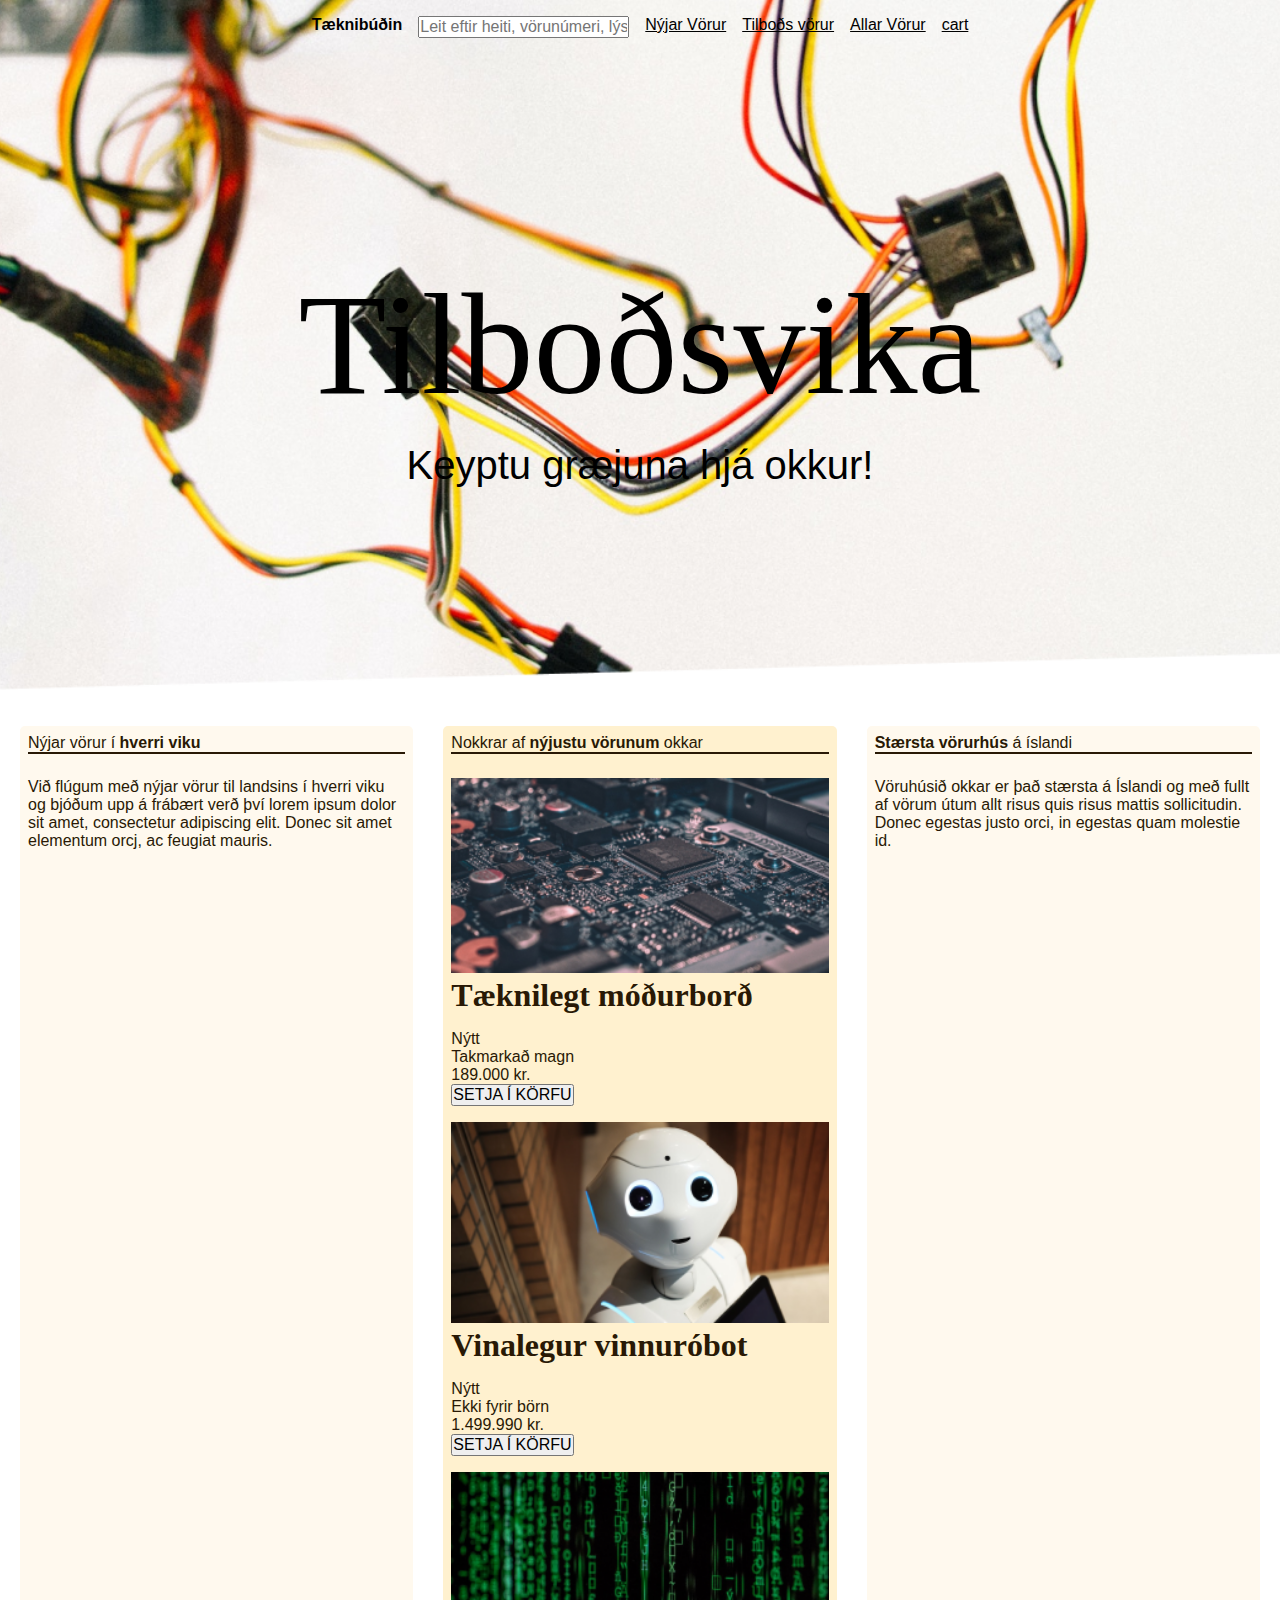
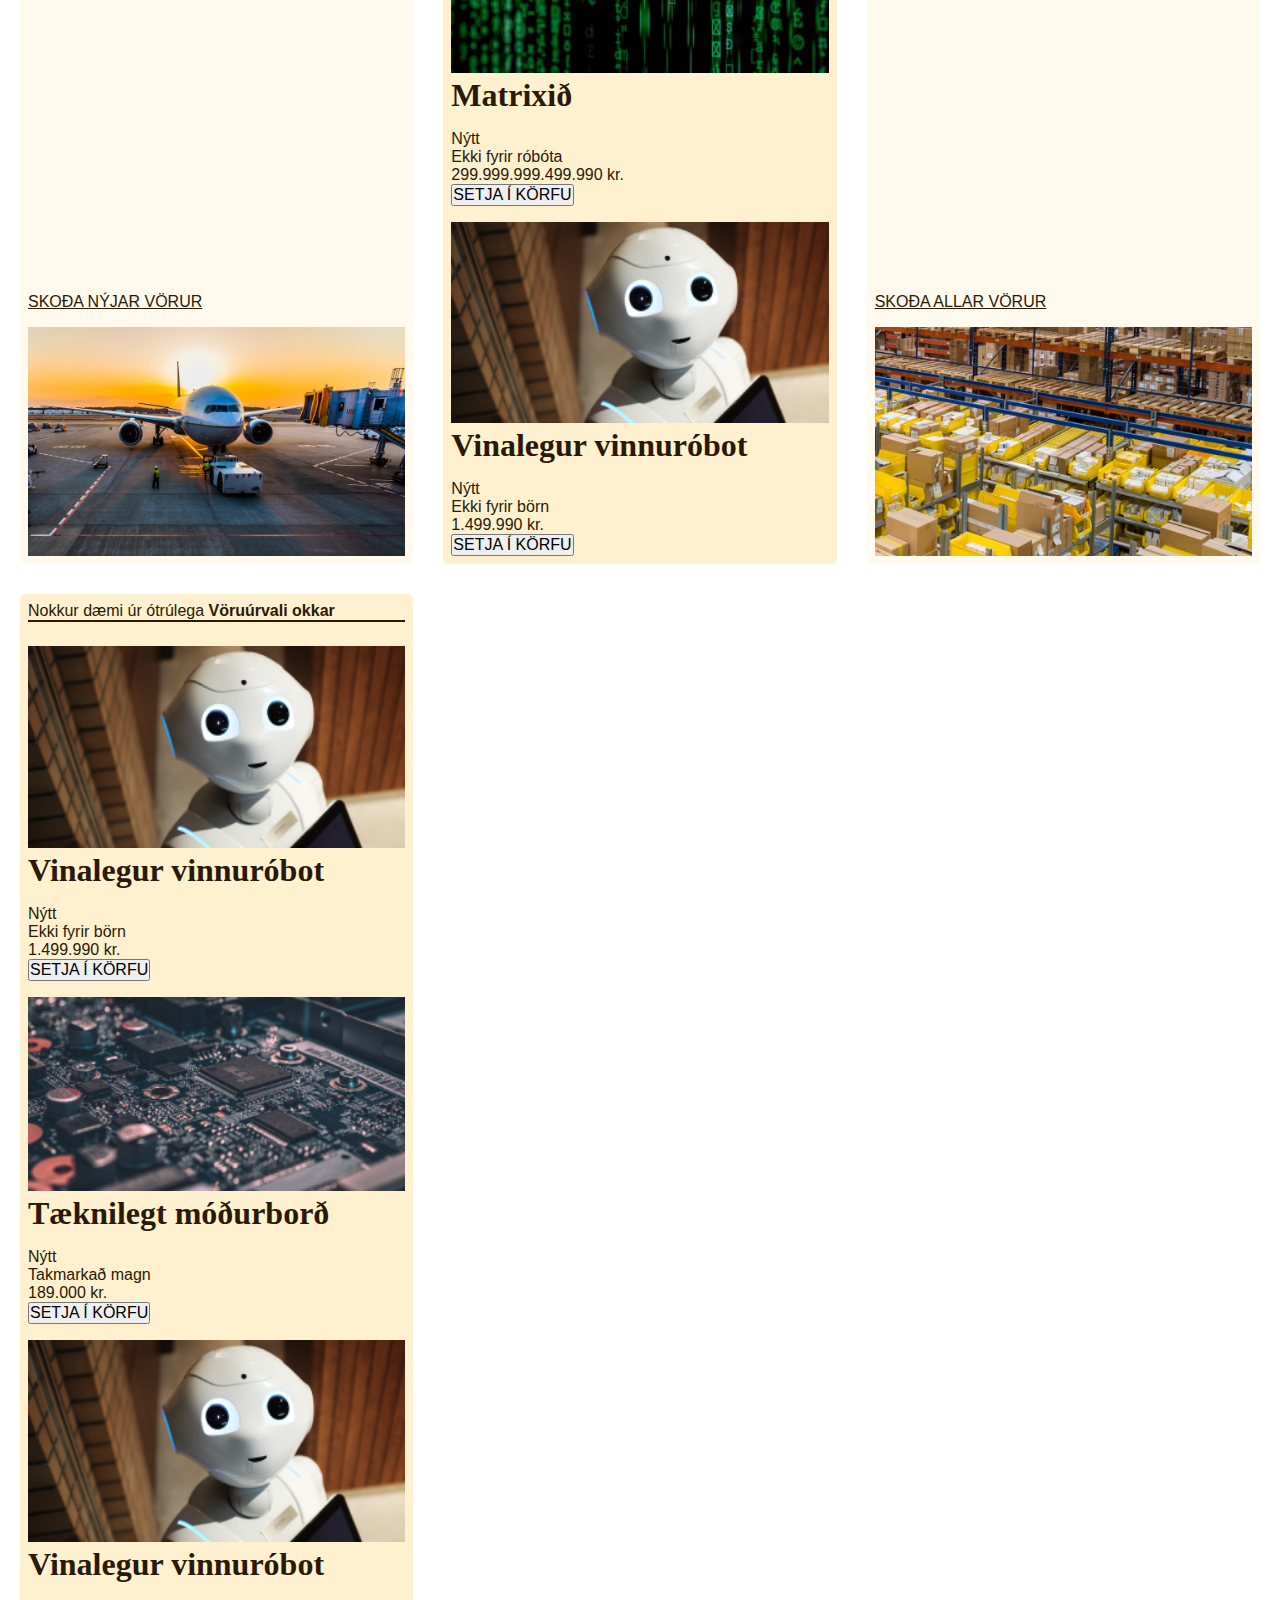
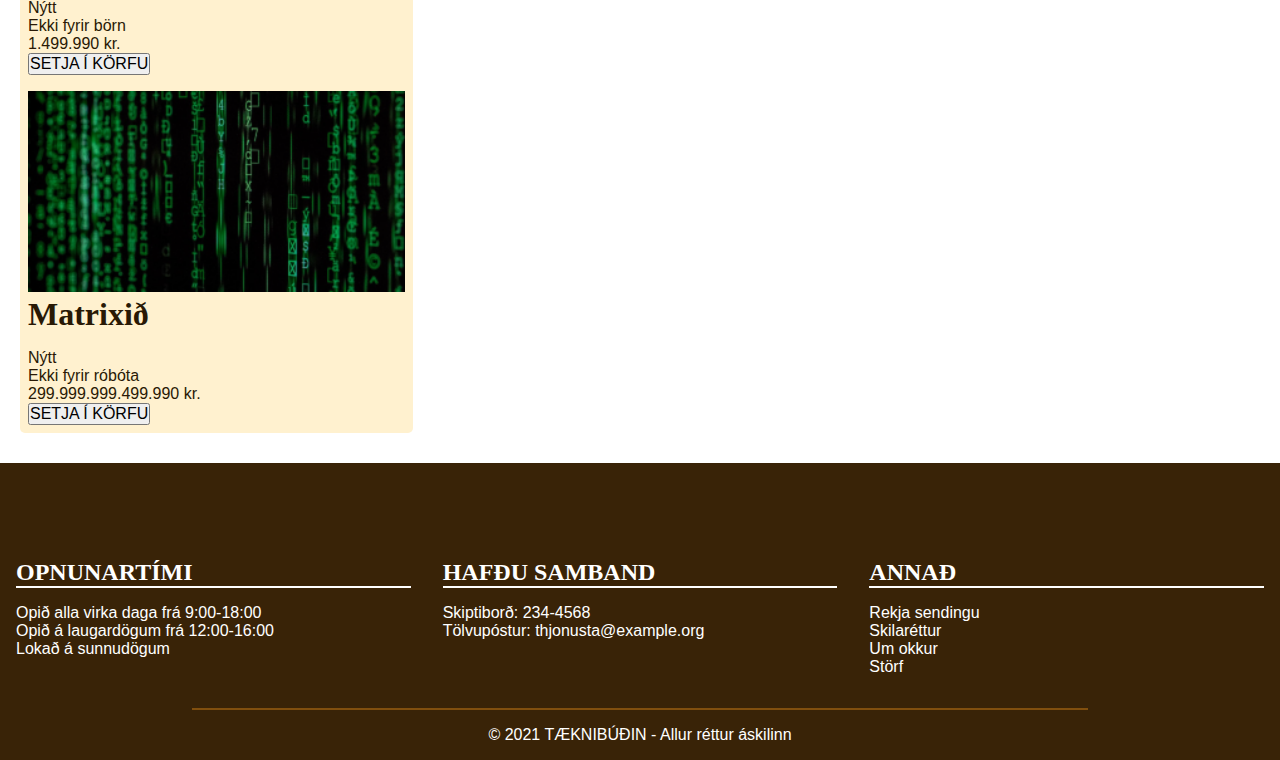
==== index.html @ dd538ae5 "grid á index og css fyrir n-th child bakgrunn" ====
<!DOCTYPE html>
<html lang="is">

<head>
  <meta charset="utf-8">
  <title>Tæknibúðin</title>
  <meta name="viewport" content="width=device-width, initial-scale=1">
  <link rel="stylesheet" href="./styles.css">
  <link rel="stylesheet" href="./grid.css">
  <meta name="description" content="Forsíða Tæknibúðinnar, Tæknibúð með allar græjur sem þig vantar.">
  <meta property="og:title" content="Tæknibúðin">
  <meta property="og:description" content="Velkomin í Tæknibúðina!">
  <meta property="og:image" content="./myndir/sharing.jpg">
</head>
<body>
    <div class="wrapper">
        <div class="header">
            <div class="header-image">
                <nav class="navigation">
                    <ul>
                        <li class="taeknibudin"><strong>Tæknibúðin</strong></li>
                        <li><input type="text" placeholder="Leit eftir heiti, vörunúmeri, lýsingu o.fl."></li>
                        <li><a href="index.html">Nýjar Vörur</a></li>
                        <li><a href="sidur/vara.html">Tilboðs vörur</a></li>
                        <li><a href="sidur/vorulisti.html">Allar Vörur</a></li>
                        <li><a href="sidur/pontun.html">cart</a></li>
                    </ul>
                </nav>
                <header>
                    <h1>Tilboðsvika</h1>
                    <p>Keyptu græjuna hjá okkur!</p>
                </header>
            </div>
        </div>

        <main class="main">
            <div class="boxes">
                <div class="box">
                    <p class="title">Nýjar vörur í <strong>hverri viku</strong></p>
                    <p class="content">Við flúgum með nýjar vörur til landsins í hverri viku og bjóðum upp á frábært verð því lorem ipsum dolor sit amet, consectetur adipiscing elit. Donec sit amet elementum orcj, ac feugiat mauris.</p>
                    <a href="#nyjar">SKOÐA NÝJAR VÖRUR</a>
                    <img src="Myndir/flugvel.png" width="500" alt="">
                </div>
                <div class="box" id="nyjar">
                    <p class="title">Nokkrar af <strong>nýjustu vörunum</strong> okkar</p>
                    <div class="card">
                        <img src="Myndir/modurbord.png" width="500" alt="">
                        <h1>Tæknilegt móðurborð</h1>
                        <div class="tags">
                            <p>Nýtt</p>
                            <p>Takmarkað magn</p>
                        </div>
                        <p>189.000 kr.</p>
                        <button>SETJA Í KÖRFU</button>
                    </div>
                    <div class="card">
                        <img src="Myndir/robot.png" width="500" alt="">
                        <h1>Vinalegur vinnuróbot</h1>
                        <div class="tags">
                            <p>Nýtt</p>
                            <p>Ekki fyrir börn</p>
                        </div>
                        <p>1.499.990 kr.</p>
                        <button>SETJA Í KÖRFU</button>
                    </div>
                    <div class="card">
                        <img src="Myndir/code.png" width="500" alt="">
                        <h1>Matrixið</h1>
                        <div class="tags">
                            <p>Nýtt</p>
                            <p>Ekki fyrir róbóta</p>
                        </div>
                        <p>299.999.999.499.990 kr.</p>
                        <button>SETJA Í KÖRFU</button>
                    </div>
                    <div class="card">
                        <img src="Myndir/robot.png" width="500" alt="">
                        <h1>Vinalegur vinnuróbot</h1>
                        <div class="tags">
                            <p>Nýtt</p>
                            <p>Ekki fyrir börn</p>
                        </div>
                        <p>1.499.990 kr.</p>
                        <button>SETJA Í KÖRFU</button>
                    </div>
                </div>
                <div class="box">
                    <p class="title"><strong>Stærsta vörurhús</strong> á íslandi</p>
                    <p class="content">Vöruhúsið okkar er það stærsta á Íslandi og með fullt af vörum útum allt risus quis risus mattis sollicitudin. Donec egestas justo orci, in egestas quam molestie id.</p>
                    <a href="sidur/allar.html">SKOÐA ALLAR VÖRUR</a>
                    <img src="Myndir/vorur.png" width="500" alt="">
                </div>
                <div class="box">
                    <p class="title">Nokkur dæmi úr ótrúlega <strong>Vöruúrvali okkar</strong></p>
                    <div class="card">
                        <img src="Myndir/robot.png" width="500" alt="">
                        <h1>Vinalegur vinnuróbot</h1>
                        <div class="tags">
                            <p>Nýtt</p>
                            <p>Ekki fyrir börn</p>
                        </div>
                        <p>1.499.990 kr.</p>
                        <button>SETJA Í KÖRFU</button>
                    </div>
                    <div class="card">
                        <img src="Myndir/modurbord.png" width="500" alt="">
                        <h1>Tæknilegt móðurborð</h1>
                        <div class="tags">
                            <p>Nýtt</p>
                            <p>Takmarkað magn</p>
                        </div>
                        <p>189.000 kr.</p>
                        <button>SETJA Í KÖRFU</button>
                    </div>
                    <div class="card">
                        <img src="Myndir/robot.png" width="500" alt="">
                        <h1>Vinalegur vinnuróbot</h1>
                        <div class="tags">
                            <p>Nýtt</p>
                            <p>Ekki fyrir börn</p>
                        </div>
                        <p>1.499.990 kr.</p>
                        <button>SETJA Í KÖRFU</button>
                    </div>
                    <div class="card">
                        <img src="Myndir/code.png" width="500" alt="">
                        <h1>Matrixið</h1>
                        <div class="tags">
                            <p>Nýtt</p>
                            <p>Ekki fyrir róbóta</p>
                        </div>
                        <p>299.999.999.499.990 kr.</p>
                        <button>SETJA Í KÖRFU</button>
                    </div>
                </div>
            </div>
        </main>
    

        <footer class="footer">
            <div class = "content">
                <section>
                <h2>OPNUNARTÍMI</h2>
                <ul>
                    <li>Opið alla virka daga frá 9:00-18:00</li>
                    <li>Opið á laugardögum frá 12:00-16:00</li>
                    <li>Lokað á sunnudögum</li>
                </ul>
                </section>
                <section>
                <h2>HAFÐU SAMBAND</h2>
                <ul>
                    <li>Skiptiborð: 234-4568</li>
                    <li>Tölvupóstur: thjonusta@example.org</li>
                </ul>
                </section>
                <section>
                    <h2>ANNAÐ</h2>
                    <ul>
                    <li>Rekja sendingu</li>
                    <li>Skilaréttur</li>
                    <li>Um okkur</li>
                    <li>Störf</li>
                    </ul>
                </section>
            </div>
    
            <div class="disclaimer">
                <P>© 2021 TÆKNIBÚÐIN - Allur réttur áskilinn</P>
            </div>
        </footer>
    </div>
</body>
</html>
---- styles.css ----
/***** SMALL WINDOW *****/
@media screen and (max-width: 899px) {
}
/***** LARGE WINDOW *****/
@media screen and (min-width: 900px) {
/* Reset og border-box á allt */
* {
    margin: 0;
    padding: 0;
  }
  
  html {
    box-sizing: border-box;
  }
  
  *,
  *:before,
  *:after {
    box-sizing: inherit;
  }
  
  /* Leturgerðir */
  
  @font-face {
    font-family: 'Lora';
    font-style: normal;
    font-display: swap;
    src: url(./fonts/Lora-VariableFont_wght.ttf) format('woff');
  }
  
  @font-face {
    font-family: 'Noto Sans Display';
    font-style: normal;
    font-display: swap;
    src: url(./fonts/NotoSansDisplay-VariableFont.ttf) format('woff');
  }
  
  /* Stillingar */
  
  :root {
    /* Grunn bilið okkar er 1rem == 16px */
    --font-base-body-px: 16px;
    --spacing: 1rem;

    /* Bil á milli header*/
    --header-spacing: calc(var(--spacing) * 13);
    --footer-spacing: calc(var(--spacing) * 5);
  
    /* Bil á milli „stærri“ eininga (header, efnisbox, footer) */
    --vertical-space: calc(var(--gutter));
  
    /* Hámarksbreidd á efni */
    --max-width: 1400px;
    --width-offset: calc(100% - (2 * var(--offset)));
  
    /* Border breiddir */
    --border-small: 2px;
    --border-large: 8px;
    --border-radius: 6px;
  
    /* Litir */
    --color-gold: #ffe7ae;
    --color-gold-light: #fff1cf;
    --color-dark: #291905;
    --color-white: #ffffff;
    --color-dark-brown: #392307;
    --color-light-brown: #814f0e;
    --color-light: #fff9ee;
  
    /* Grid stillingar */
    --columns: 12;
    --gutter: 30px;
    --offset: 20px;
  
    /* Letur stillingar */
    --font-base-size: 1rem;
    --font-family-base: 'Noto Sans Display', Helvetica, Arial, sans-serif;
    --font-family-heading: 'Lora', Georgia, serif;
  
    /* Transitions */
    --transition-time-short: 300ms;
    --transition-time-long: 600ms;
    --transition-timing-function: ease-in-out;
  }
  
  /* Almennt */
  
  html,
  input,
  select,
  button {
    font-size: var(--font-base-body-px);
    font-family: var(--font-family-base);
  }
  
  h1,
  h2,
  h3 {
    /* Setjum almennt bil á eftir fyrirsögnum */
    margin-bottom: var(--spacing);
  
    font-family: var(--font-family-heading);
  }
  
  a {
    color: inherit;
    background-color: inherit;
  }
  
  img {
    max-width: 100%;
  }
  
  /** Hjálpar class sem felur sjónrænt en skjálesarar lesa **/
  .sr-only:not(:focus):not(:active) {
    clip: rect(0 0 0 0);
    clip-path: inset(50%);
    height: 1px;
    overflow: hidden;
    position: absolute;
    white-space: nowrap;
    width: 1px;
  }
  
  /* Takki */
  
  .button {
    display: inline-block;
  
    border: 1px solid var(--color-dark);
    border-radius: var(--border-radius);
    padding: calc(var(--spacing) / 2) calc(var(--spacing));
  
    font-family: var(--font-family-base);
    text-decoration: none;
    text-align: center;
  
    color: var(--color-light);
    background-color: var(--color-dark);
  
    transition: background-color var(--transition-time-short)
        var(--transition-timing-function),
      color var(--transition-time-short);
  }
  
  .button:hover {
    color: var(--color-dark);
    background-color: var(--color-gold);
  }
  
  /* Fade in animation */
  
  @keyframes fade-in {
    from {
      opacity: 0;
      
    }
    to {
      opacity: 1;
    }
  }
  
  .header,
  .main {
    animation: var(--transition-time-long) var(--transition-timing-function) fade-in;
  }
  
  
  /* Layout */
  
  .wrapper {
    display: grid;
    grid-template-rows: auto;
    grid-template-columns: 100%;
  
    /* grid items eru miðjuð */
    justify-items: center;
  
    gap: var(--vertical-space);
  }
  
  /** Haus **/
  
  .header {
    margin: 0;
    display: flex;
    flex-direction: column;
    width: 100vw;
  }

  .header .header-image {
    background-image: url('Myndir/Background.png');
    background-position: center;
    background-repeat: no-repeat;
    background-size: cover;
    background-color: rgba(255, 255, 255, 0.9);
    width: 100vw;
  }
  
  .header header {
    display: flex;
    flex-direction: column;
    align-items: center;
    text-align: center;
    padding: var(--header-spacing) 0;
  }

  .header header h1 {
    font-size: 9em;
    font-weight: 400;
  }

  .header header p{
    font-size: 2.5em;
  }
  
  /** Valmynd **/
  
  .navigation {
    display: flex;
    flex-wrap: wrap;
    justify-content: center;
    padding: var(--spacing) 0;
    width: 100%;
  }
  
  .navigation ul {
    display: flex;
    flex-wrap: wrap;
    justify-content: center;
    gap: var(--spacing);
    width: 100%;
    max-width: var(--width-offset);
    list-style: none;
  }
  
  /** Meginmál **/
  
  .main {
    display: grid;
    grid-template-rows: auto;
    grid-template-columns: 100%;
    gap: var(--vertical-space);
    width: var(--width-offset);
    max-width: var(--max-width);
  }
  
  /** Fótur **/
  
  .footer {
    width: 100%;
    background-color: var(--color-dark-brown);
    color: var(--color-white);
  }
  
  .footer .content {
    padding-top: var(--footer-spacing);
    padding-bottom: var(--spacing);
    display: flex;
    /*
    flex-wrap: wrap; 
    */
  }

  .footer section {
    display: flex;
    flex-direction: column;
    padding: var(--spacing);
    width: 100%; /* MIGHT BE 30% ??? PROBABLY NOT USED BECAUSE OF FLEX ??? */
    min-height: 100px; /* NOT USED ??? */
  }

  .footer h2 {
    margin-bottom: calc(var(--spacing) * 0.5);
    border-bottom: var(--border-small) solid var(--color-white);
    margin-bottom: 1rem;
  }

  .footer .disclaimer {
    border-top: var(--border-small) solid var(--color-light-brown);
    max-width: 70%;
    margin: 0 auto;
  }

  .footer .disclaimer p{
    padding: 1rem;
    flex: 1;
    text-align: center;
  }
  
  /* @media (min-width: 500px) {
    .footer .content {
      grid-template-columns: repeat(var(--columns), 1fr);
      grid-template-rows: auto;
      max-width: var(--max-width);
    }
  
    .footer section {
      grid-column-end: span 4;
    }
  
    .footer section:first-child {
      grid-column-start: 3;
    }
  } */
  
  .footer ul {
    list-style: none;
    /* flex: 1;
    display: flex;
    flex-direction: column; */
  }
  
  /* Box! */
  
  .boxes {
    display: grid;
    grid-template-rows: auto;
    gap: var(--vertical-space);
    justify-items: center;
  
    width: 100%;
  }
  
  @media (min-width: 500px) {
    .boxes {
      grid-template-columns: repeat(var(--columns), 1fr);
      grid-template-rows: auto;
    }
  }
  
  .boxes .box {
    grid-column: span 12;
  
    display: flex;
    flex-direction: column; /* breytti áðan í flex-direction: row; */
  
    gap: var(--spacing);
  
    padding: calc(var(--spacing) * 0.5);
    width: 100%;
    min-height: 100px;
  
    color: var(--color-dark);
    background-color: var(--color-gold-light); /*liturinn á bakvið auglýsingarnar */
    border-radius: 5px;
  }

  .boxes .box:nth-child(2n + 1) {
    color: var(--color-dark);
    background-color: var(--color-light); /* Breyta seinna í hvítt */
  }
  
  
  @media (min-width: 500px) {
    .boxes .box {
      grid-column: span 6;
    }
  }
  
  @media (min-width: 1000px) {
    .boxes .box {
      grid-column: span 4;
    }
  }
  
  .boxes .box .title {
    margin-bottom: calc(var(--spacing) * 0.5);
    border-bottom: var(--border-small) solid var(--color-dark);
  }
  
  .boxes .box .content {
    flex: 1;
  }
  
  .boxes .box img {
    max-height: 400px;
  
    object-fit: cover;
    object-position: top center;
  }
  
  @media (min-width: 1000px) {
    .boxes .box img {
      max-height: 350px;
    }
  }
  
  /* Opnunartími */
  
  dt {
    font-weight: bold;
  }
  
  dd {
    margin-bottom: var(--spacing);
  }
  
  /* Matseðill */
  
  table {
    border-spacing: 0;
  }
  
  table th,
  table td {
    padding: calc(var(--spacing) * 0.5);
    text-align: left;
  }
  
  table tbody tr:nth-child(2n + 1) {
    color: var(--color-dark);
    background-color: var(--color-gold);
  }
  
  /* Pöntunarform */
  
  fieldset {
    border: var(--border-small) solid var(--color-dark);
  }
  
  fieldset legend {
    font-weight: bold;
  }
  
  fieldset div label {
    display: flex;
    flex-direction: column;
  }
  
  fieldset input,
  fieldset select,
  fieldset textarea {
    padding: calc(var(--spacing) * 0.5);
    width: 100%;
  }
  
  fieldset input[type='checkbox'] {
    width: auto;
  }
  
  fieldset .checkbox label {
    flex-direction: row;
    gap: calc(var(--spacing) * 0.5);
  }
  
  form button {
    padding: calc(var(--spacing) * 0.25);
    border-radius: var(--border-radius);
  }

}
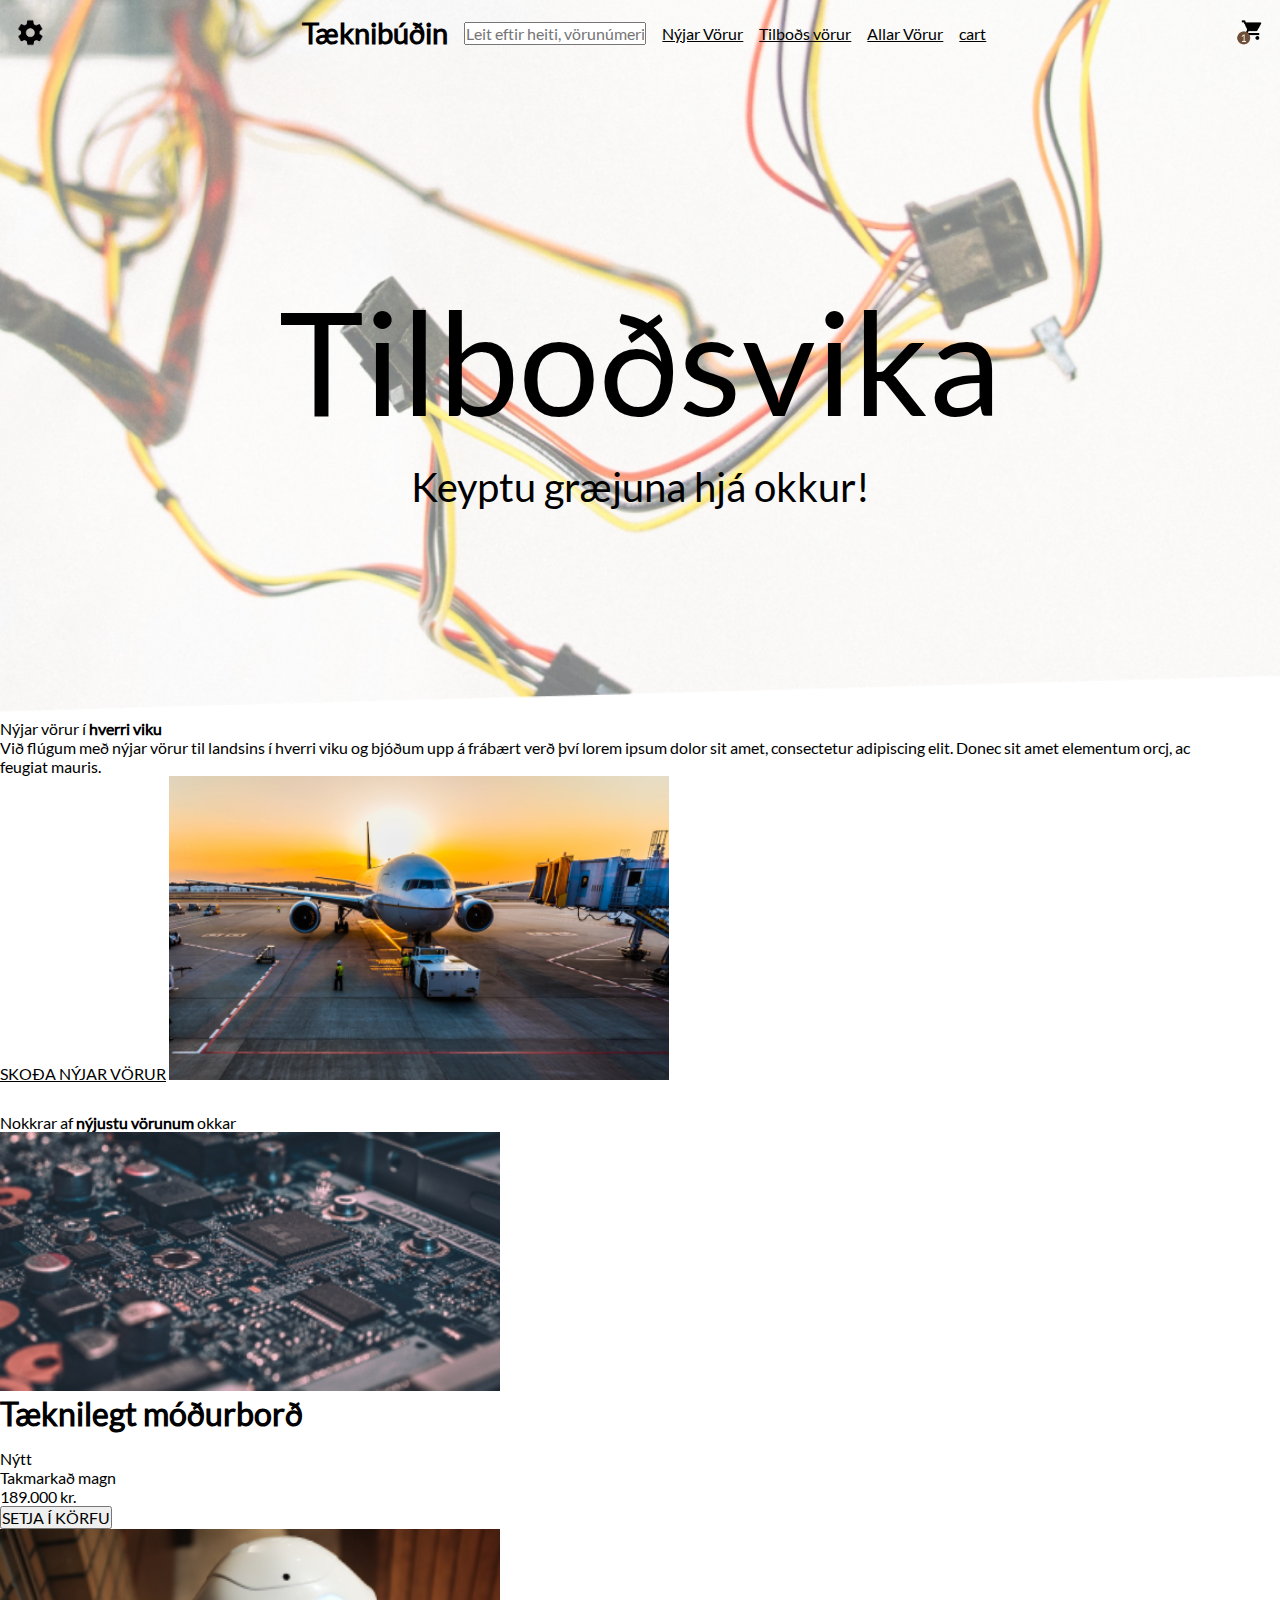
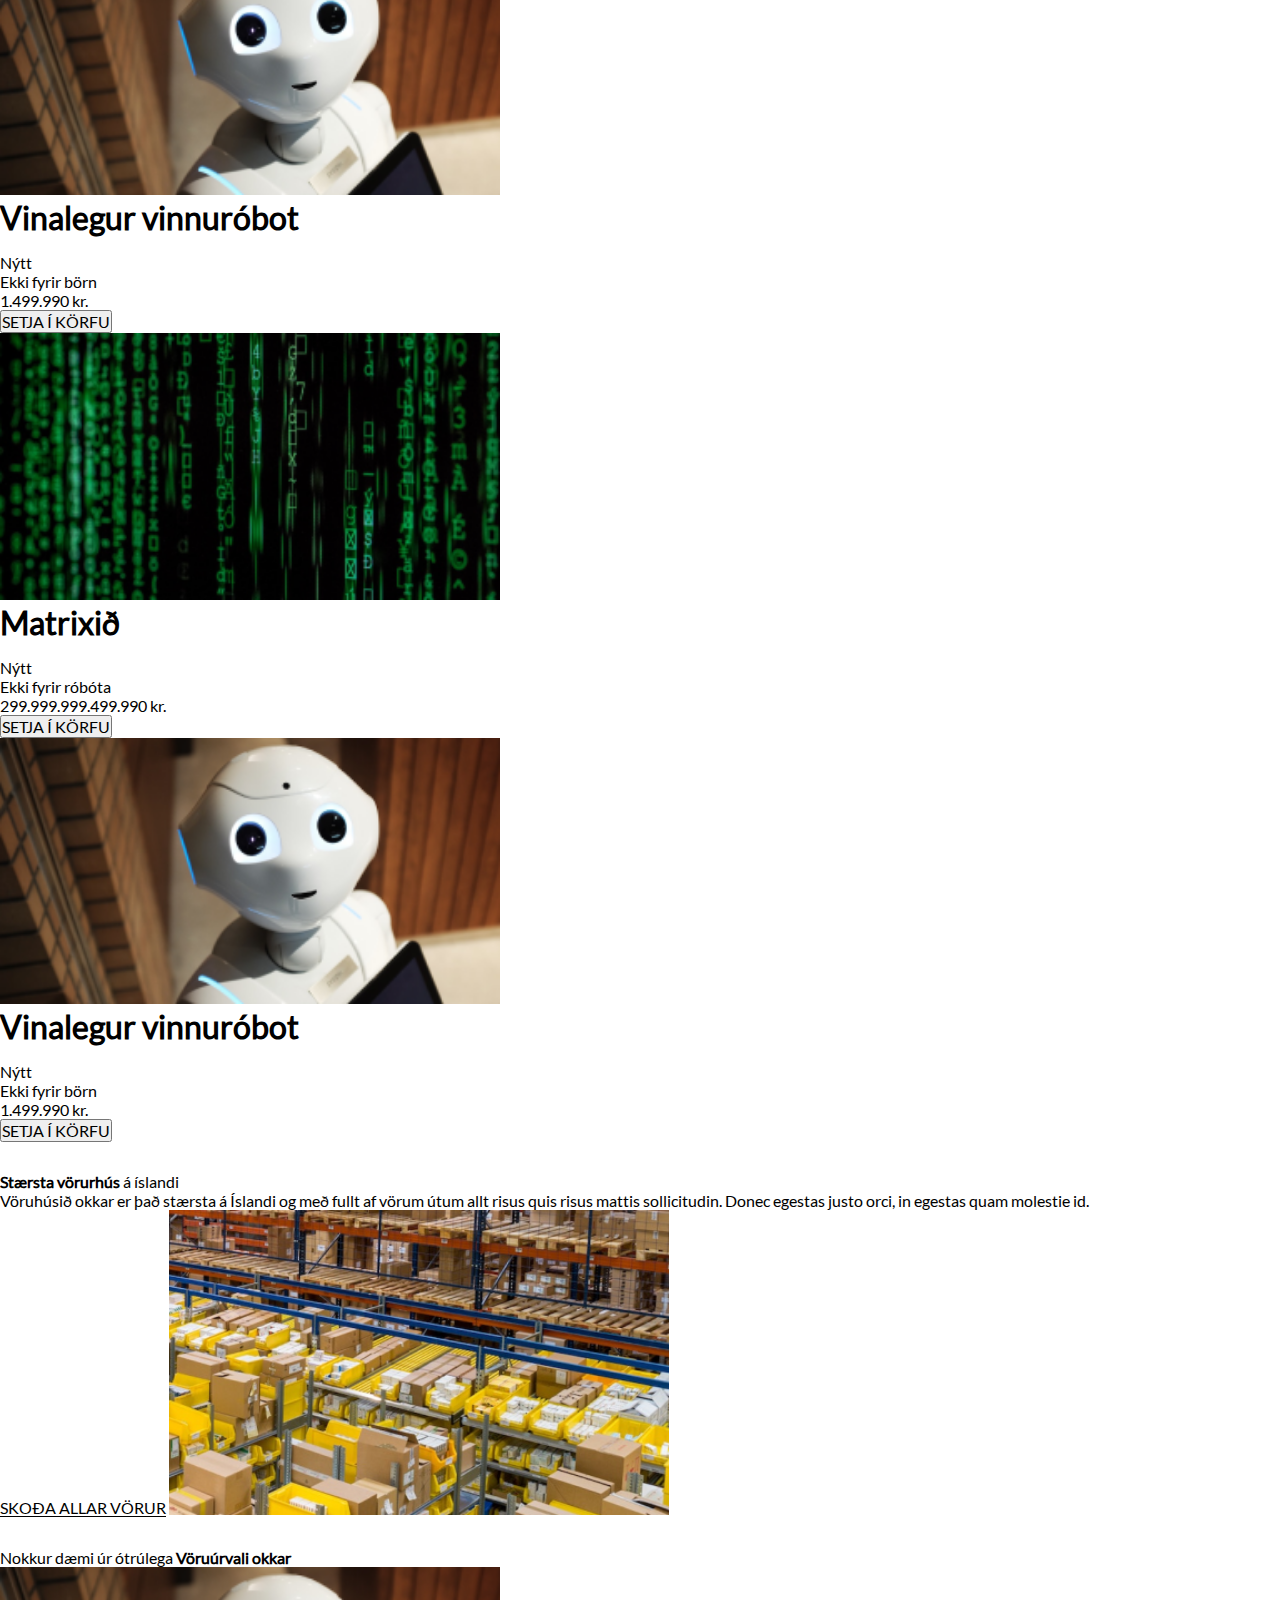
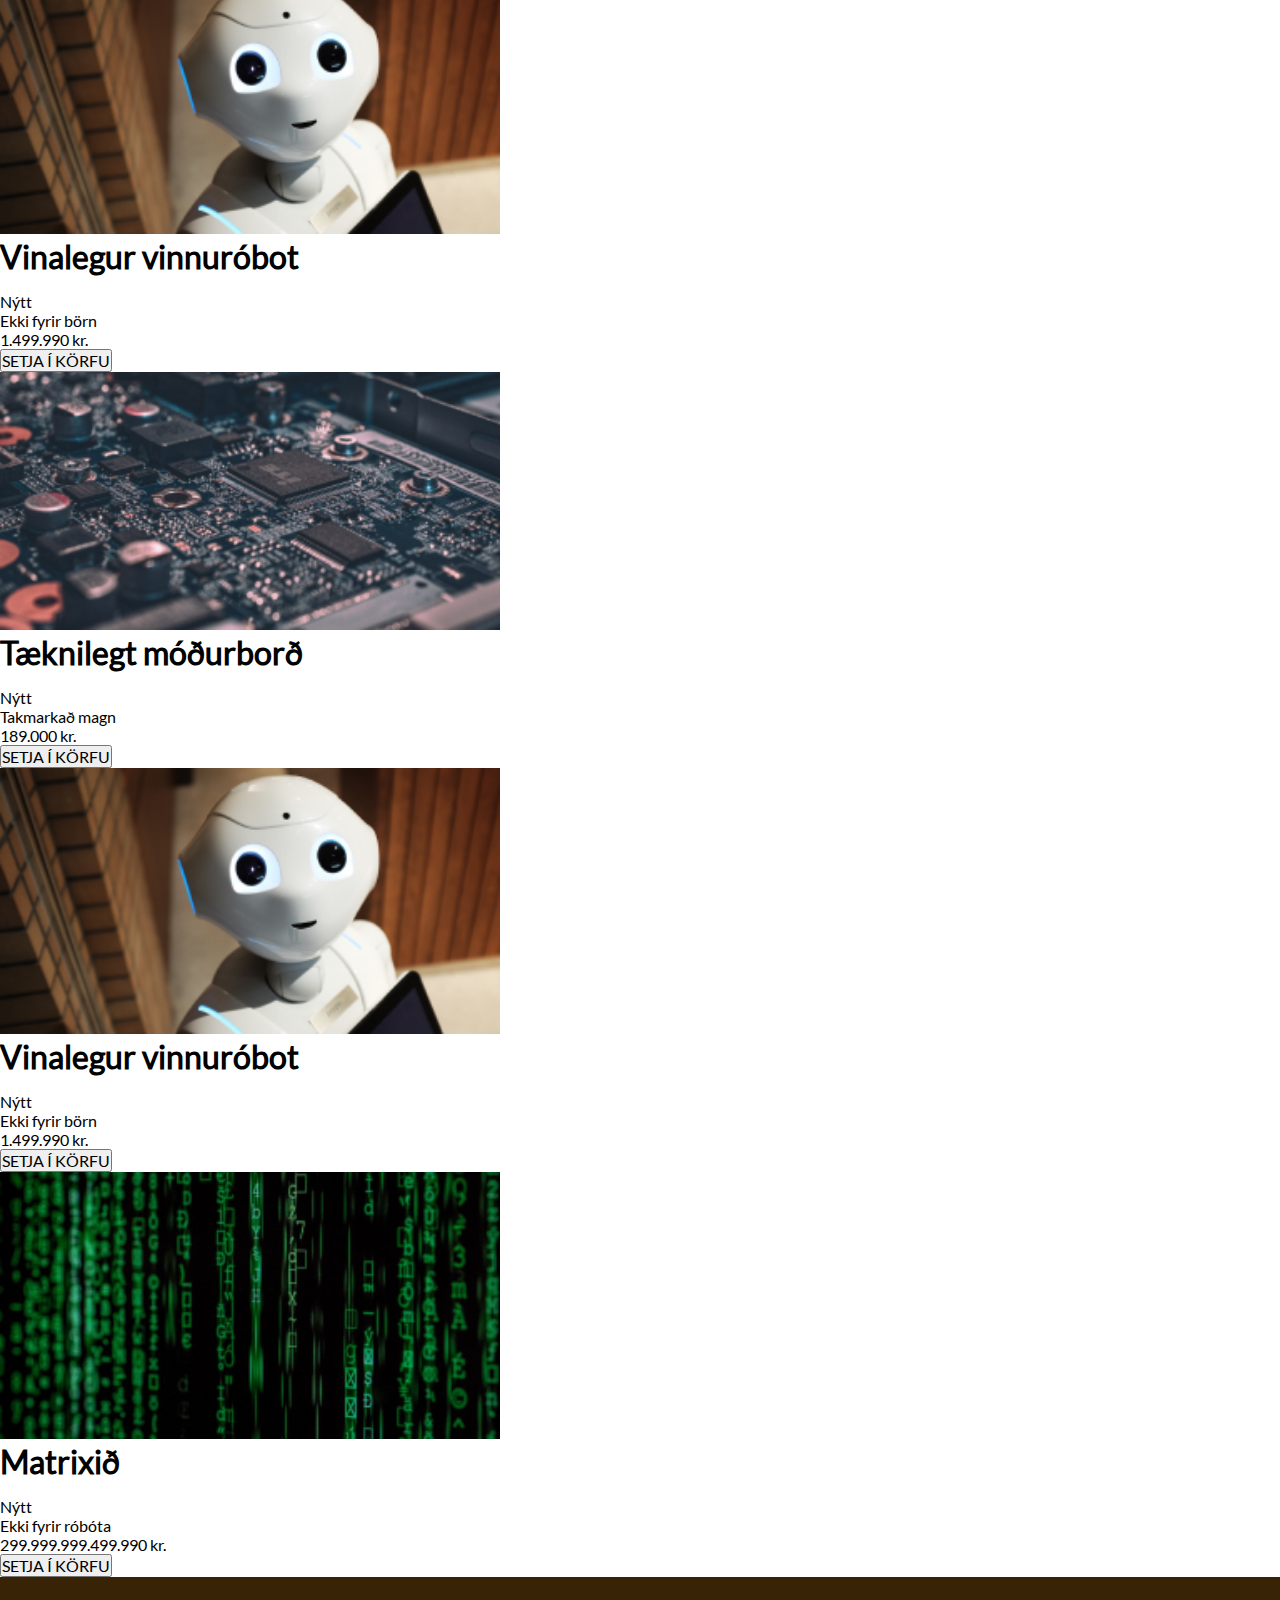
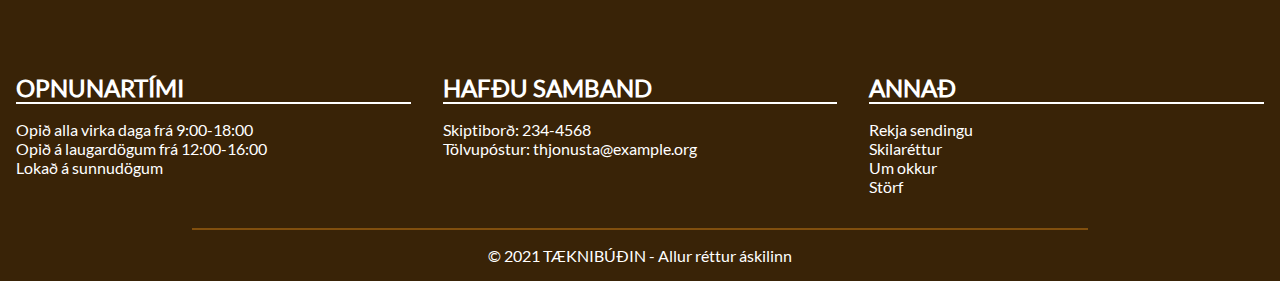
==== commit 2204d407: "cart image in header added" ====
--- a/index.html
+++ b/index.html
@@ -4,7 +4,6 @@
 <head>
   <meta charset="utf-8">
   <title>Tæknibúðin</title>
-  <meta name="viewport" content="width=device-width, initial-scale=1">
   <link rel="stylesheet" href="./styles.css">
   <link rel="stylesheet" href="./grid.css">
   <meta name="description" content="Forsíða Tæknibúðinnar, Tæknibúð með allar græjur sem þig vantar.">
@@ -13,10 +12,11 @@
   <meta property="og:image" content="./myndir/sharing.jpg">
 </head>
 <body>
-    <div class="wrapper">
-        <div class="header">
-            <div class="header-image">
+    <div class="header">
+        <div class="header-image">
+            <div class="header-image-opacity">
                 <nav class="navigation">
+                    <div class="cog-image"></div>
                     <ul>
                         <li class="taeknibudin"><strong>Tæknibúðin</strong></li>
                         <li><input type="text" placeholder="Leit eftir heiti, vörunúmeri, lýsingu o.fl."></li>
@@ -25,6 +25,7 @@
                         <li><a href="sidur/vorulisti.html">Allar Vörur</a></li>
                         <li><a href="sidur/pontun.html">cart</a></li>
                     </ul>
+                    <div class="cart-image"></div>
                 </nav>
                 <header>
                     <h1>Tilboðsvika</h1>
@@ -32,143 +33,140 @@
                 </header>
             </div>
         </div>
+    </div>
 
-        <main class="main">
-            <div class="boxes">
-                <div class="box">
-                    <p class="title">Nýjar vörur í <strong>hverri viku</strong></p>
-                    <p class="content">Við flúgum með nýjar vörur til landsins í hverri viku og bjóðum upp á frábært verð því lorem ipsum dolor sit amet, consectetur adipiscing elit. Donec sit amet elementum orcj, ac feugiat mauris.</p>
-                    <a href="#nyjar">SKOÐA NÝJAR VÖRUR</a>
-                    <img src="Myndir/flugvel.png" width="500" alt="">
+    <main class="main">
+        <div class="box">
+            <p>Nýjar vörur í <strong>hverri viku</strong></p>
+            <p>Við flúgum með nýjar vörur til landsins í hverri viku og bjóðum upp á frábært verð því lorem ipsum dolor sit amet, consectetur adipiscing elit. Donec sit amet elementum orcj, ac feugiat mauris.</p>
+            <a href="#nyjar">SKOÐA NÝJAR VÖRUR</a>
+            <img src="Myndir/flugvel.png" width="500" alt="">
+        </div>
+        <div class="box" id="nyjar">
+            <p>Nokkrar af <strong>nýjustu vörunum</strong> okkar</p>
+            <div class="card">
+                <img src="Myndir/modurbord.png" width="500" alt="">
+                <h1>Tæknilegt móðurborð</h1>
+                <div class="tags">
+                    <p>Nýtt</p>
+                    <p>Takmarkað magn</p>
                 </div>
-                <div class="box" id="nyjar">
-                    <p class="title">Nokkrar af <strong>nýjustu vörunum</strong> okkar</p>
-                    <div class="card">
-                        <img src="Myndir/modurbord.png" width="500" alt="">
-                        <h1>Tæknilegt móðurborð</h1>
-                        <div class="tags">
-                            <p>Nýtt</p>
-                            <p>Takmarkað magn</p>
-                        </div>
-                        <p>189.000 kr.</p>
-                        <button>SETJA Í KÖRFU</button>
-                    </div>
-                    <div class="card">
-                        <img src="Myndir/robot.png" width="500" alt="">
-                        <h1>Vinalegur vinnuróbot</h1>
-                        <div class="tags">
-                            <p>Nýtt</p>
-                            <p>Ekki fyrir börn</p>
-                        </div>
-                        <p>1.499.990 kr.</p>
-                        <button>SETJA Í KÖRFU</button>
-                    </div>
-                    <div class="card">
-                        <img src="Myndir/code.png" width="500" alt="">
-                        <h1>Matrixið</h1>
-                        <div class="tags">
-                            <p>Nýtt</p>
-                            <p>Ekki fyrir róbóta</p>
-                        </div>
-                        <p>299.999.999.499.990 kr.</p>
-                        <button>SETJA Í KÖRFU</button>
-                    </div>
-                    <div class="card">
-                        <img src="Myndir/robot.png" width="500" alt="">
-                        <h1>Vinalegur vinnuróbot</h1>
-                        <div class="tags">
-                            <p>Nýtt</p>
-                            <p>Ekki fyrir börn</p>
-                        </div>
-                        <p>1.499.990 kr.</p>
-                        <button>SETJA Í KÖRFU</button>
-                    </div>
+                <p>189.000 kr.</p>
+                <button>SETJA Í KÖRFU</button>
+            </div>
+            <div class="card">
+                <img src="Myndir/robot.png" width="500" alt="">
+                <h1>Vinalegur vinnuróbot</h1>
+                <div class="tags">
+                    <p>Nýtt</p>
+                    <p>Ekki fyrir börn</p>
                 </div>
-                <div class="box">
-                    <p class="title"><strong>Stærsta vörurhús</strong> á íslandi</p>
-                    <p class="content">Vöruhúsið okkar er það stærsta á Íslandi og með fullt af vörum útum allt risus quis risus mattis sollicitudin. Donec egestas justo orci, in egestas quam molestie id.</p>
-                    <a href="sidur/allar.html">SKOÐA ALLAR VÖRUR</a>
-                    <img src="Myndir/vorur.png" width="500" alt="">
+                <p>1.499.990 kr.</p>
+                <button>SETJA Í KÖRFU</button>
+            </div>
+            <div class="card">
+                <img src="Myndir/code.png" width="500" alt="">
+                <h1>Matrixið</h1>
+                <div class="tags">
+                    <p>Nýtt</p>
+                    <p>Ekki fyrir róbóta</p>
                 </div>
-                <div class="box">
-                    <p class="title">Nokkur dæmi úr ótrúlega <strong>Vöruúrvali okkar</strong></p>
-                    <div class="card">
-                        <img src="Myndir/robot.png" width="500" alt="">
-                        <h1>Vinalegur vinnuróbot</h1>
-                        <div class="tags">
-                            <p>Nýtt</p>
-                            <p>Ekki fyrir börn</p>
-                        </div>
-                        <p>1.499.990 kr.</p>
-                        <button>SETJA Í KÖRFU</button>
-                    </div>
-                    <div class="card">
-                        <img src="Myndir/modurbord.png" width="500" alt="">
-                        <h1>Tæknilegt móðurborð</h1>
-                        <div class="tags">
-                            <p>Nýtt</p>
-                            <p>Takmarkað magn</p>
-                        </div>
-                        <p>189.000 kr.</p>
-                        <button>SETJA Í KÖRFU</button>
-                    </div>
-                    <div class="card">
-                        <img src="Myndir/robot.png" width="500" alt="">
-                        <h1>Vinalegur vinnuróbot</h1>
-                        <div class="tags">
-                            <p>Nýtt</p>
-                            <p>Ekki fyrir börn</p>
-                        </div>
-                        <p>1.499.990 kr.</p>
-                        <button>SETJA Í KÖRFU</button>
-                    </div>
-                    <div class="card">
-                        <img src="Myndir/code.png" width="500" alt="">
-                        <h1>Matrixið</h1>
-                        <div class="tags">
-                            <p>Nýtt</p>
-                            <p>Ekki fyrir róbóta</p>
-                        </div>
-                        <p>299.999.999.499.990 kr.</p>
-                        <button>SETJA Í KÖRFU</button>
-                    </div>
+                <p>299.999.999.499.990 kr.</p>
+                <button>SETJA Í KÖRFU</button>
+            </div>
+            <div class="card">
+                <img src="Myndir/robot.png" width="500" alt="">
+                <h1>Vinalegur vinnuróbot</h1>
+                <div class="tags">
+                    <p>Nýtt</p>
+                    <p>Ekki fyrir börn</p>
                 </div>
+                <p>1.499.990 kr.</p>
+                <button>SETJA Í KÖRFU</button>
             </div>
-        </main>
-    
+        </div>
+        <div class="box">
+            <p><strong>Stærsta vörurhús</strong> á íslandi</p>
+            <p>Vöruhúsið okkar er það stærsta á Íslandi og með fullt af vörum útum allt risus quis risus mattis sollicitudin. Donec egestas justo orci, in egestas quam molestie id.</p>
+            <a href="sidur/allar.html">SKOÐA ALLAR VÖRUR</a>
+            <img src="Myndir/vorur.png" width="500" alt="">
+        </div>
+        <div class="box">
+            <p>Nokkur dæmi úr ótrúlega <strong>Vöruúrvali okkar</strong></p>
+            <div class="card">
+                <img src="Myndir/robot.png" width="500" alt="">
+                <h1>Vinalegur vinnuróbot</h1>
+                <div class="tags">
+                    <p>Nýtt</p>
+                    <p>Ekki fyrir börn</p>
+                </div>
+                <p>1.499.990 kr.</p>
+                <button>SETJA Í KÖRFU</button>
+            </div>
+            <div class="card">
+                <img src="Myndir/modurbord.png" width="500" alt="">
+                <h1>Tæknilegt móðurborð</h1>
+                <div class="tags">
+                    <p>Nýtt</p>
+                    <p>Takmarkað magn</p>
+                </div>
+                <p>189.000 kr.</p>
+                <button>SETJA Í KÖRFU</button>
+            </div>
+            <div class="card">
+                <img src="Myndir/robot.png" width="500" alt="">
+                <h1>Vinalegur vinnuróbot</h1>
+                <div class="tags">
+                    <p>Nýtt</p>
+                    <p>Ekki fyrir börn</p>
+                </div>
+                <p>1.499.990 kr.</p>
+                <button>SETJA Í KÖRFU</button>
+            </div>
+            <div class="card">
+                <img src="Myndir/code.png" width="500" alt="">
+                <h1>Matrixið</h1>
+                <div class="tags">
+                    <p>Nýtt</p>
+                    <p>Ekki fyrir róbóta</p>
+                </div>
+                <p>299.999.999.499.990 kr.</p>
+                <button>SETJA Í KÖRFU</button>
+            </div>
+        </div>
+    </main>
 
-        <footer class="footer">
-            <div class = "content">
-                <section>
-                <h2>OPNUNARTÍMI</h2>
+    <footer class="footer">
+        <div class = "content">
+            <section>
+            <h2>OPNUNARTÍMI</h2>
+            <ul>
+                <li>Opið alla virka daga frá 9:00-18:00</li>
+                <li>Opið á laugardögum frá 12:00-16:00</li>
+                <li>Lokað á sunnudögum</li>
+            </ul>
+            </section>
+            <section>
+            <h2>HAFÐU SAMBAND</h2>
+            <ul>
+                <li>Skiptiborð: 234-4568</li>
+                <li>Tölvupóstur: thjonusta@example.org</li>
+            </ul>
+            </section>
+            <section>
+                <h2>ANNAÐ</h2>
                 <ul>
-                    <li>Opið alla virka daga frá 9:00-18:00</li>
-                    <li>Opið á laugardögum frá 12:00-16:00</li>
-                    <li>Lokað á sunnudögum</li>
+                <li>Rekja sendingu</li>
+                <li>Skilaréttur</li>
+                <li>Um okkur</li>
+                <li>Störf</li>
                 </ul>
-                </section>
-                <section>
-                <h2>HAFÐU SAMBAND</h2>
-                <ul>
-                    <li>Skiptiborð: 234-4568</li>
-                    <li>Tölvupóstur: thjonusta@example.org</li>
-                </ul>
-                </section>
-                <section>
-                    <h2>ANNAÐ</h2>
-                    <ul>
-                    <li>Rekja sendingu</li>
-                    <li>Skilaréttur</li>
-                    <li>Um okkur</li>
-                    <li>Störf</li>
-                    </ul>
-                </section>
-            </div>
-    
-            <div class="disclaimer">
-                <P>© 2021 TÆKNIBÚÐIN - Allur réttur áskilinn</P>
-            </div>
-        </footer>
-    </div>
+            </section>
+        </div>
+        
+        <div class="disclaimer">
+            <P>© 2021 TÆKNIBÚÐIN - Allur réttur áskilinn</P>
+        </div>
+    </footer>
 </body>
 </html>--- a/styles.css
+++ b/styles.css
@@ -1,279 +1,298 @@
-/***** SMALL WINDOW *****/
-@media screen and (max-width: 899px) {
-}
-/***** LARGE WINDOW *****/
-@media screen and (min-width: 900px) {
+/**************************** SETTINGS FOR LARGE AND SMALL WINDOW ****************************/
 /* Reset og border-box á allt */
 * {
-    margin: 0;
-    padding: 0;
-  }
-  
-  html {
-    box-sizing: border-box;
-  }
-  
-  *,
-  *:before,
-  *:after {
-    box-sizing: inherit;
-  }
-  
-  /* Leturgerðir */
-  
-  @font-face {
-    font-family: 'Lora';
-    font-style: normal;
-    font-display: swap;
-    src: url(./fonts/Lora-VariableFont_wght.ttf) format('woff');
-  }
-  
-  @font-face {
-    font-family: 'Noto Sans Display';
-    font-style: normal;
-    font-display: swap;
-    src: url(./fonts/NotoSansDisplay-VariableFont.ttf) format('woff');
-  }
-  
-  /* Stillingar */
-  
-  :root {
-    /* Grunn bilið okkar er 1rem == 16px */
-    --font-base-body-px: 16px;
-    --spacing: 1rem;
-
-    /* Bil á milli header*/
-    --header-spacing: calc(var(--spacing) * 13);
-    --footer-spacing: calc(var(--spacing) * 5);
-  
-    /* Bil á milli „stærri“ eininga (header, efnisbox, footer) */
-    --vertical-space: calc(var(--gutter));
-  
-    /* Hámarksbreidd á efni */
-    --max-width: 1400px;
-    --width-offset: calc(100% - (2 * var(--offset)));
-  
-    /* Border breiddir */
-    --border-small: 2px;
-    --border-large: 8px;
-    --border-radius: 6px;
-  
-    /* Litir */
-    --color-gold: #ffe7ae;
-    --color-gold-light: #fff1cf;
-    --color-dark: #291905;
-    --color-white: #ffffff;
-    --color-dark-brown: #392307;
-    --color-light-brown: #814f0e;
-    --color-light: #fff9ee;
-  
-    /* Grid stillingar */
-    --columns: 12;
-    --gutter: 30px;
-    --offset: 20px;
-  
-    /* Letur stillingar */
-    --font-base-size: 1rem;
-    --font-family-base: 'Noto Sans Display', Helvetica, Arial, sans-serif;
-    --font-family-heading: 'Lora', Georgia, serif;
-  
-    /* Transitions */
-    --transition-time-short: 300ms;
-    --transition-time-long: 600ms;
-    --transition-timing-function: ease-in-out;
-  }
-  
-  /* Almennt */
-  
-  html,
-  input,
-  select,
-  button {
-    font-size: var(--font-base-body-px);
-    font-family: var(--font-family-base);
-  }
-  
-  h1,
-  h2,
-  h3 {
-    /* Setjum almennt bil á eftir fyrirsögnum */
-    margin-bottom: var(--spacing);
-  
-    font-family: var(--font-family-heading);
-  }
-  
-  a {
-    color: inherit;
-    background-color: inherit;
-  }
-  
-  img {
-    max-width: 100%;
-  }
-  
-  /** Hjálpar class sem felur sjónrænt en skjálesarar lesa **/
-  .sr-only:not(:focus):not(:active) {
-    clip: rect(0 0 0 0);
-    clip-path: inset(50%);
-    height: 1px;
-    overflow: hidden;
-    position: absolute;
-    white-space: nowrap;
-    width: 1px;
-  }
-  
-  /* Takki */
-  
-  .button {
-    display: inline-block;
-  
-    border: 1px solid var(--color-dark);
-    border-radius: var(--border-radius);
-    padding: calc(var(--spacing) / 2) calc(var(--spacing));
-  
-    font-family: var(--font-family-base);
-    text-decoration: none;
-    text-align: center;
-  
-    color: var(--color-light);
-    background-color: var(--color-dark);
-  
-    transition: background-color var(--transition-time-short)
-        var(--transition-timing-function),
-      color var(--transition-time-short);
-  }
-  
-  .button:hover {
-    color: var(--color-dark);
-    background-color: var(--color-gold);
-  }
-  
-  /* Fade in animation */
-  
-  @keyframes fade-in {
-    from {
-      opacity: 0;
-      
-    }
-    to {
-      opacity: 1;
-    }
-  }
-  
-  .header,
-  .main {
-    animation: var(--transition-time-long) var(--transition-timing-function) fade-in;
-  }
-  
-  
-  /* Layout */
-  
-  .wrapper {
-    display: grid;
-    grid-template-rows: auto;
-    grid-template-columns: 100%;
-  
-    /* grid items eru miðjuð */
-    justify-items: center;
-  
-    gap: var(--vertical-space);
-  }
-  
-  /** Haus **/
-  
-  .header {
-    margin: 0;
-    display: flex;
-    flex-direction: column;
-    width: 100vw;
-  }
-
-  .header .header-image {
-    background-image: url('Myndir/Background.png');
-    background-position: center;
-    background-repeat: no-repeat;
-    background-size: cover;
-    background-color: rgba(255, 255, 255, 0.9);
-    width: 100vw;
-  }
-  
-  .header header {
-    display: flex;
-    flex-direction: column;
-    align-items: center;
-    text-align: center;
-    padding: var(--header-spacing) 0;
-  }
-
-  .header header h1 {
-    font-size: 9em;
-    font-weight: 400;
-  }
-
-  .header header p{
-    font-size: 2.5em;
-  }
-  
-  /** Valmynd **/
-  
-  .navigation {
-    display: flex;
-    flex-wrap: wrap;
-    justify-content: center;
-    padding: var(--spacing) 0;
-    width: 100%;
-  }
-  
-  .navigation ul {
-    display: flex;
-    flex-wrap: wrap;
-    justify-content: center;
-    gap: var(--spacing);
-    width: 100%;
-    max-width: var(--width-offset);
-    list-style: none;
-  }
-  
-  /** Meginmál **/
-  
-  .main {
-    display: grid;
-    grid-template-rows: auto;
-    grid-template-columns: 100%;
-    gap: var(--vertical-space);
-    width: var(--width-offset);
-    max-width: var(--max-width);
-  }
-  
+  margin: 0;
+  padding: 0;
+}
+
+html {
+  box-sizing: border-box;
+}
+
+*,
+*:before,
+*:after {
+  box-sizing: inherit;
+}
+
+/* Leturgerðir */
+
+@font-face {
+  font-display: swap;
+  font-family: 'lato';
+  font-style: italic;
+  src: url('font/Lato-Regular.ttf') format('woff');
+}
+
+/* Stillingar */
+
+:root {
+  /* Grunn bilið okkar er 1rem == 16px */
+  --font-base-body-px: 16px;
+  --spacing: 1rem;
+
+  /* Bil á milli header*/
+  --header-spacing: calc(var(--spacing) * 13);
+  --footer-spacing: calc(var(--spacing) * 5);
+
+  /* Bil á milli „stærri“ eininga (header, efnisbox, footer) */
+  --vertical-space: calc(var(--gutter));
+
+  /* Hámarksbreidd á efni */
+  --max-width: 1400px;
+  --width-offset: calc(100% - (2 * var(--offset)));
+
+  /* Border breiddir */
+  --border-small: 2px;
+  --border-large: 8px;
+  --border-radius: 6px;
+
+  /* Litir */
+  --color-gold: #ffe7ae;
+  --color-gold-light: #fff1cf;
+  --color-dark: #291905;
+  --color-white: #ffffff;
+  --color-dark-brown: #392307;
+  --color-light-brown: #814f0e;
+  --color-light: #fff9ee;
+
+  /* Grid stillingar */
+  --columns: 12;
+  --gutter: 30px;
+  --offset: 20px;
+
+  /* Letur stillingar */
+  --font-base-size: 1rem;
+  --font-family-base: "Lato", sans-serif;
+  --font-family-heading: "Lato", sans-serif;
+
+  /* Transitions */
+  --transition-time-short: 300ms;
+  --transition-time-long: 600ms;
+  --transition-timing-function: ease-in-out;
+}
+
+/* Almennt */
+
+html,
+input,
+select,
+button {
+  font-size: var(--font-base-body-px);
+  font-family: var(--font-family-base);
+}
+
+h1,
+h2,
+h3 {
+  /* Setjum almennt bil á eftir fyrirsögnum */
+  margin-bottom: var(--spacing);
+
+  font-family: var(--font-family-heading);
+}
+
+a {
+  color: inherit;
+  background-color: inherit;
+}
+
+img {
+  max-width: 100%;
+}
+
+/** Hjálpar class sem felur sjónrænt en skjálesarar lesa **/
+.sr-only:not(:focus):not(:active) {
+  clip: rect(0 0 0 0);
+  clip-path: inset(50%);
+  height: 1px;
+  overflow: hidden;
+  position: absolute;
+  white-space: nowrap;
+  width: 1px;
+}
+
+/**************************** SMALL WINDOW ****************************/
+@media screen and (max-width: 899px) {
+
   /** Fótur **/
-  
-  .footer {
-    width: 100%;
-    background-color: var(--color-dark-brown);
-    color: var(--color-white);
-  }
   
   .footer .content {
     padding-top: var(--footer-spacing);
     padding-bottom: var(--spacing);
     display: flex;
-    /*
     flex-wrap: wrap; 
-    */
-  }
-
-  .footer section {
+  }
+
+  .footer .disclaimer {
+    border-top: var(--border-small) solid var(--color-light-brown);
+    max-width: 100%;
+    margin: 0 auto;
+  }
+}
+  
+/* Takki */
+
+/* .button {
+  display: inline-block;
+
+  border: 1px solid var(--color-dark);
+  border-radius: var(--border-radius);
+  padding: calc(var(--spacing) / 2) calc(var(--spacing));
+
+  font-family: var(--font-family-base);
+  text-decoration: none;
+  text-align: center;
+
+  color: var(--color-light);
+  background-color: var(--color-dark);
+
+  transition: background-color var(--transition-time-short)
+      var(--transition-timing-function),
+    color var(--transition-time-short);
+}
+
+.button:hover {
+  color: var(--color-dark);
+  background-color: var(--color-gold);
+} */
+
+/* Fade in animation */
+
+@keyframes fade-in {
+  from {
+    opacity: 0;
+    
+  }
+  to {
+    opacity: 1;
+  }
+}
+
+.header,
+.main {
+  animation: var(--transition-time-long) var(--transition-timing-function) fade-in;
+}
+
+
+/* Layout */
+
+/* .wrapper {
+  display: grid;
+  grid-template-rows: auto;
+  grid-template-columns: 100%;
+  justify-items: center;
+
+  gap: var(--vertical-space);
+} */
+
+/** Haus **/
+
+.header {
+  margin: 0;
+  display: flex;
+  flex-direction: column;
+  width: 100%;
+}
+
+.header .header-image {
+  background-image: url('Myndir/Background.png');
+  background-position: center;
+  background-repeat: no-repeat;
+  background-size: cover;
+  width: 100%;
+}
+
+.header .header-image-opacity {
+  background-color: rgba(255, 255, 255, 0.5);
+  width: 100%;
+}
+
+.header header {
+  display: flex;
+  flex-direction: column;
+  
+  text-align: center;
+  padding: var(--header-spacing) 0;
+}
+
+.header header h1 {
+  font-size: 9em;
+  font-weight: 400;
+}
+
+.header header p{
+  font-size: 2.5em;
+}
+
+/** Valmynd **/
+
+.navigation {
+  display: flex;
+  justify-content: center;
+  align-items: center;
+  padding: var(--spacing);
+  width: 100%;
+}
+
+.navigation .cog-image {
+  justify-content: left;
+  background-image: url('Myndir/cog.png');
+  width: 30px !important;
+  height: 30px !important;
+  background-size: contain;
+}
+
+.navigation ul {
+  display: flex;
+  justify-content: center;
+  align-items: center;
+  gap: var(--spacing);
+  padding-left: var(--spacing);
+  padding-right: var(--spacing);
+  width: 100%;
+  max-width: var(--width-offset);
+  list-style: none;
+}
+
+.navigation .taeknibudin {
+  /* margin-right: auto; */
+  font-size: 1.8em;
+  padding-left: 0.3em;
+  list-style: none;
+}
+
+.navigation .cart-image {
+  justify-content: right;
+  background-image: url('Myndir/cart.png');
+  width: 30px !important;
+  height: 30px !important;
+  background-size: contain;
+}
+
+/** Meginmál **/
+
+.main {
+  display: grid;
+  grid-template-rows: auto;
+  grid-template-columns: 100%;
+  gap: var(--vertical-space);
+  width: var(--width-offset);
+  max-width: var(--max-width);
+}
+
+/** Fótur **/
+
+.footer {
+  width: 100%;
+  background-color: var(--color-dark-brown);
+  color: var(--color-white);
+}
+
+@media screen and (min-width: 900px) {
+  .footer .content {
+    padding-top: var(--footer-spacing);
+    padding-bottom: var(--spacing);
     display: flex;
-    flex-direction: column;
-    padding: var(--spacing);
-    width: 100%; /* MIGHT BE 30% ??? PROBABLY NOT USED BECAUSE OF FLEX ??? */
-    min-height: 100px; /* NOT USED ??? */
-  }
-
-  .footer h2 {
-    margin-bottom: calc(var(--spacing) * 0.5);
-    border-bottom: var(--border-small) solid var(--color-white);
-    margin-bottom: 1rem;
   }
 
   .footer .disclaimer {
@@ -281,172 +300,178 @@
     max-width: 70%;
     margin: 0 auto;
   }
-
-  .footer .disclaimer p{
-    padding: 1rem;
-    flex: 1;
-    text-align: center;
-  }
-  
-  /* @media (min-width: 500px) {
-    .footer .content {
-      grid-template-columns: repeat(var(--columns), 1fr);
-      grid-template-rows: auto;
-      max-width: var(--max-width);
-    }
-  
-    .footer section {
-      grid-column-end: span 4;
-    }
-  
-    .footer section:first-child {
-      grid-column-start: 3;
-    }
-  } */
-  
-  .footer ul {
-    list-style: none;
-    /* flex: 1;
-    display: flex;
-    flex-direction: column; */
-  }
-  
-  /* Box! */
-  
+}
+
+.footer section {
+  display: flex;
+  flex-direction: column;
+  padding: var(--spacing);
+  width: 100%; /* MIGHT BE 30% ??? PROBABLY NOT USED BECAUSE OF FLEX ??? */
+  min-height: 100px; /* NOT USED ??? */
+}
+
+.footer h2 {
+  margin-bottom: calc(var(--spacing) * 0.5);
+  border-bottom: var(--border-small) solid var(--color-white);
+  margin-bottom: 1rem;
+}
+
+.footer .disclaimer p{
+  padding: 1rem;
+  flex: 1;
+  text-align: center;
+}
+
+.footer ul {
+  list-style: none;
+}
+
+/* EKKI NOTA, BARA TIL HLIÐSJÓNAR ??? */
+/* @media (min-width: 500px) {
+  .footer .content {
+    grid-template-columns: repeat(var(--columns), 1fr);
+    grid-template-rows: auto;
+    max-width: var(--max-width);
+  }
+
+  .footer section {
+    grid-column-end: span 4;
+  }
+
+  .footer section:first-child {
+    grid-column-start: 3;
+  }
+} */
+
+
+/* Box! */
+
+/* .boxes {
+  display: grid;
+  grid-template-rows: auto;
+  gap: var(--vertical-space);
+  justify-items: center;
+
+  width: 100%;
+} */
+
+/* @media (min-width: 500px) {
   .boxes {
-    display: grid;
+    grid-template-columns: repeat(var(--columns), 1fr);
     grid-template-rows: auto;
-    gap: var(--vertical-space);
-    justify-items: center;
-  
-    width: 100%;
-  }
-  
-  @media (min-width: 500px) {
-    .boxes {
-      grid-template-columns: repeat(var(--columns), 1fr);
-      grid-template-rows: auto;
-    }
-  }
-  
+  }
+} */
+
+/* .boxes .box {
+  grid-column: span 12;
+
+  display: flex;
+  flex-direction: column;
+
+  gap: var(--spacing);
+
+  padding: calc(var(--spacing) * 0.5);
+  width: 100%;
+  min-height: 100px;
+
+  color: var(--color-dark);
+  background-color: var(--color-gold-light);
+  border-radius: 5px;
+} */
+
+/* @media (min-width: 500px) {
   .boxes .box {
-    grid-column: span 12;
-  
-    display: flex;
-    flex-direction: column; /* breytti áðan í flex-direction: row; */
-  
-    gap: var(--spacing);
-  
-    padding: calc(var(--spacing) * 0.5);
-    width: 100%;
-    min-height: 100px;
-  
-    color: var(--color-dark);
-    background-color: var(--color-gold-light); /*liturinn á bakvið auglýsingarnar */
-    border-radius: 5px;
-  }
-
-  .boxes .box:nth-child(2n + 1) {
-    color: var(--color-dark);
-    background-color: var(--color-light); /* Breyta seinna í hvítt */
-  }
-  
-  
-  @media (min-width: 500px) {
-    .boxes .box {
-      grid-column: span 6;
-    }
-  }
-  
-  @media (min-width: 1000px) {
-    .boxes .box {
-      grid-column: span 4;
-    }
-  }
-  
-  .boxes .box .title {
-    margin-bottom: calc(var(--spacing) * 0.5);
-    border-bottom: var(--border-small) solid var(--color-dark);
-  }
-  
-  .boxes .box .content {
-    flex: 1;
-  }
-  
+    grid-column: span 6;
+  }
+} */
+
+/* @media (min-width: 1000px) {
+  .boxes .box {
+    grid-column: span 4;
+  }
+} */
+
+/* .boxes .box .title {
+  margin-bottom: calc(var(--spacing) * 0.5);
+  border-bottom: var(--border-small) solid var(--color-dark);
+}
+
+.boxes .box .content {
+  flex: 1;
+}
+
+.boxes .box img {
+  max-height: 400px;
+
+  object-fit: cover;
+  object-position: top center;
+} */
+
+/* @media (min-width: 1000px) {
   .boxes .box img {
-    max-height: 400px;
-  
-    object-fit: cover;
-    object-position: top center;
-  }
-  
-  @media (min-width: 1000px) {
-    .boxes .box img {
-      max-height: 350px;
-    }
-  }
-  
-  /* Opnunartími */
-  
-  dt {
-    font-weight: bold;
-  }
-  
-  dd {
-    margin-bottom: var(--spacing);
-  }
-  
-  /* Matseðill */
-  
-  table {
-    border-spacing: 0;
-  }
-  
-  table th,
-  table td {
-    padding: calc(var(--spacing) * 0.5);
-    text-align: left;
-  }
-  
-  table tbody tr:nth-child(2n + 1) {
-    color: var(--color-dark);
-    background-color: var(--color-gold);
-  }
-  
-  /* Pöntunarform */
-  
-  fieldset {
-    border: var(--border-small) solid var(--color-dark);
-  }
-  
-  fieldset legend {
-    font-weight: bold;
-  }
-  
-  fieldset div label {
-    display: flex;
-    flex-direction: column;
-  }
-  
-  fieldset input,
-  fieldset select,
-  fieldset textarea {
-    padding: calc(var(--spacing) * 0.5);
-    width: 100%;
-  }
-  
-  fieldset input[type='checkbox'] {
-    width: auto;
-  }
-  
-  fieldset .checkbox label {
-    flex-direction: row;
-    gap: calc(var(--spacing) * 0.5);
-  }
-  
-  form button {
-    padding: calc(var(--spacing) * 0.25);
-    border-radius: var(--border-radius);
-  }
-
-}+    max-height: 350px;
+  }
+} */
+
+/* Opnunartími */
+
+/* dt {
+  font-weight: bold;
+}
+
+dd {
+  margin-bottom: var(--spacing);
+} */
+
+/* Matseðill */
+
+/* table {
+  border-spacing: 0;
+}
+
+table th,
+table td {
+  padding: calc(var(--spacing) * 0.5);
+  text-align: left;
+}
+
+table tbody tr:nth-child(2n + 1) {
+  color: var(--color-dark);
+  background-color: var(--color-gold);
+} */
+
+/* Pöntunarform */
+
+/* fieldset {
+  border: var(--border-small) solid var(--color-dark);
+}
+
+fieldset legend {
+  font-weight: bold;
+}
+
+fieldset div label {
+  display: flex;
+  flex-direction: column;
+}
+
+fieldset input,
+fieldset select,
+fieldset textarea {
+  padding: calc(var(--spacing) * 0.5);
+  width: 100%;
+}
+
+fieldset input[type='checkbox'] {
+  width: auto;
+}
+
+fieldset .checkbox label {
+  flex-direction: row;
+  gap: calc(var(--spacing) * 0.5);
+}
+
+form button {
+  padding: calc(var(--spacing) * 0.25);
+  border-radius: var(--border-radius);
+} */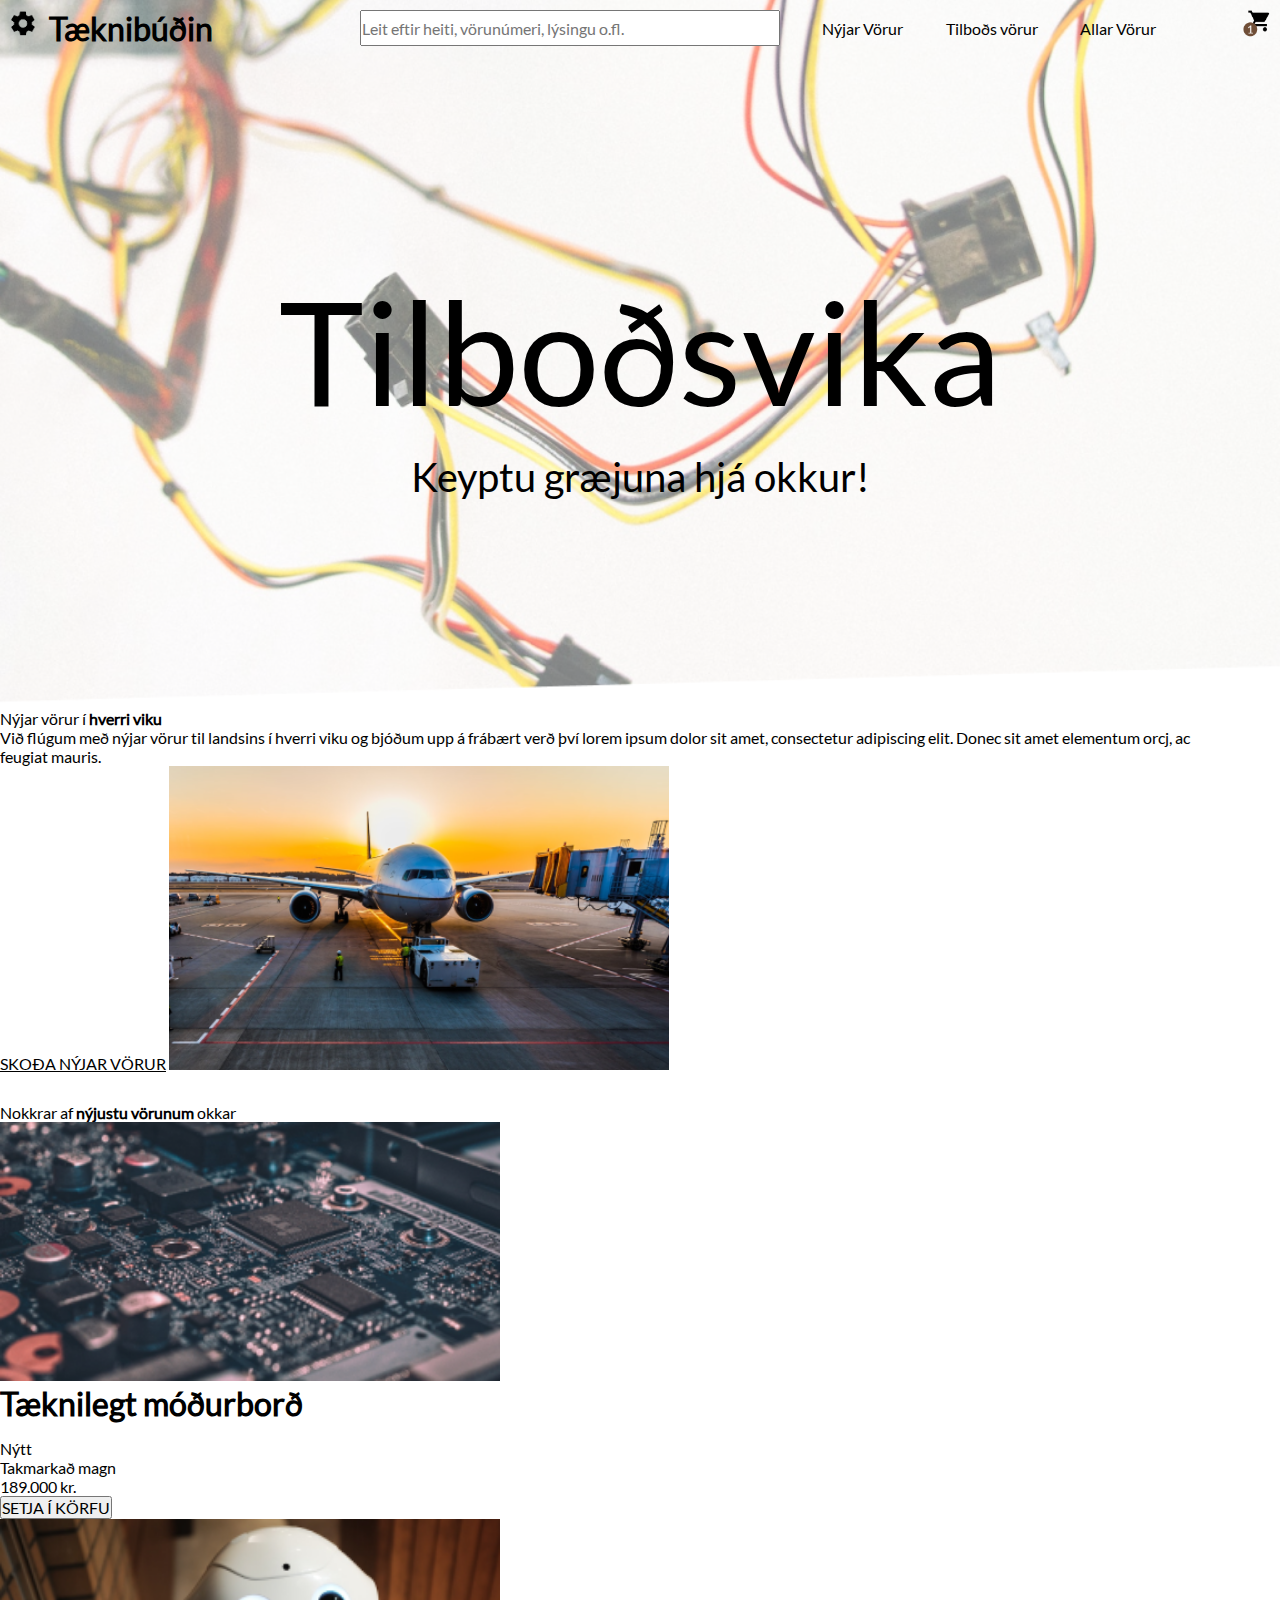
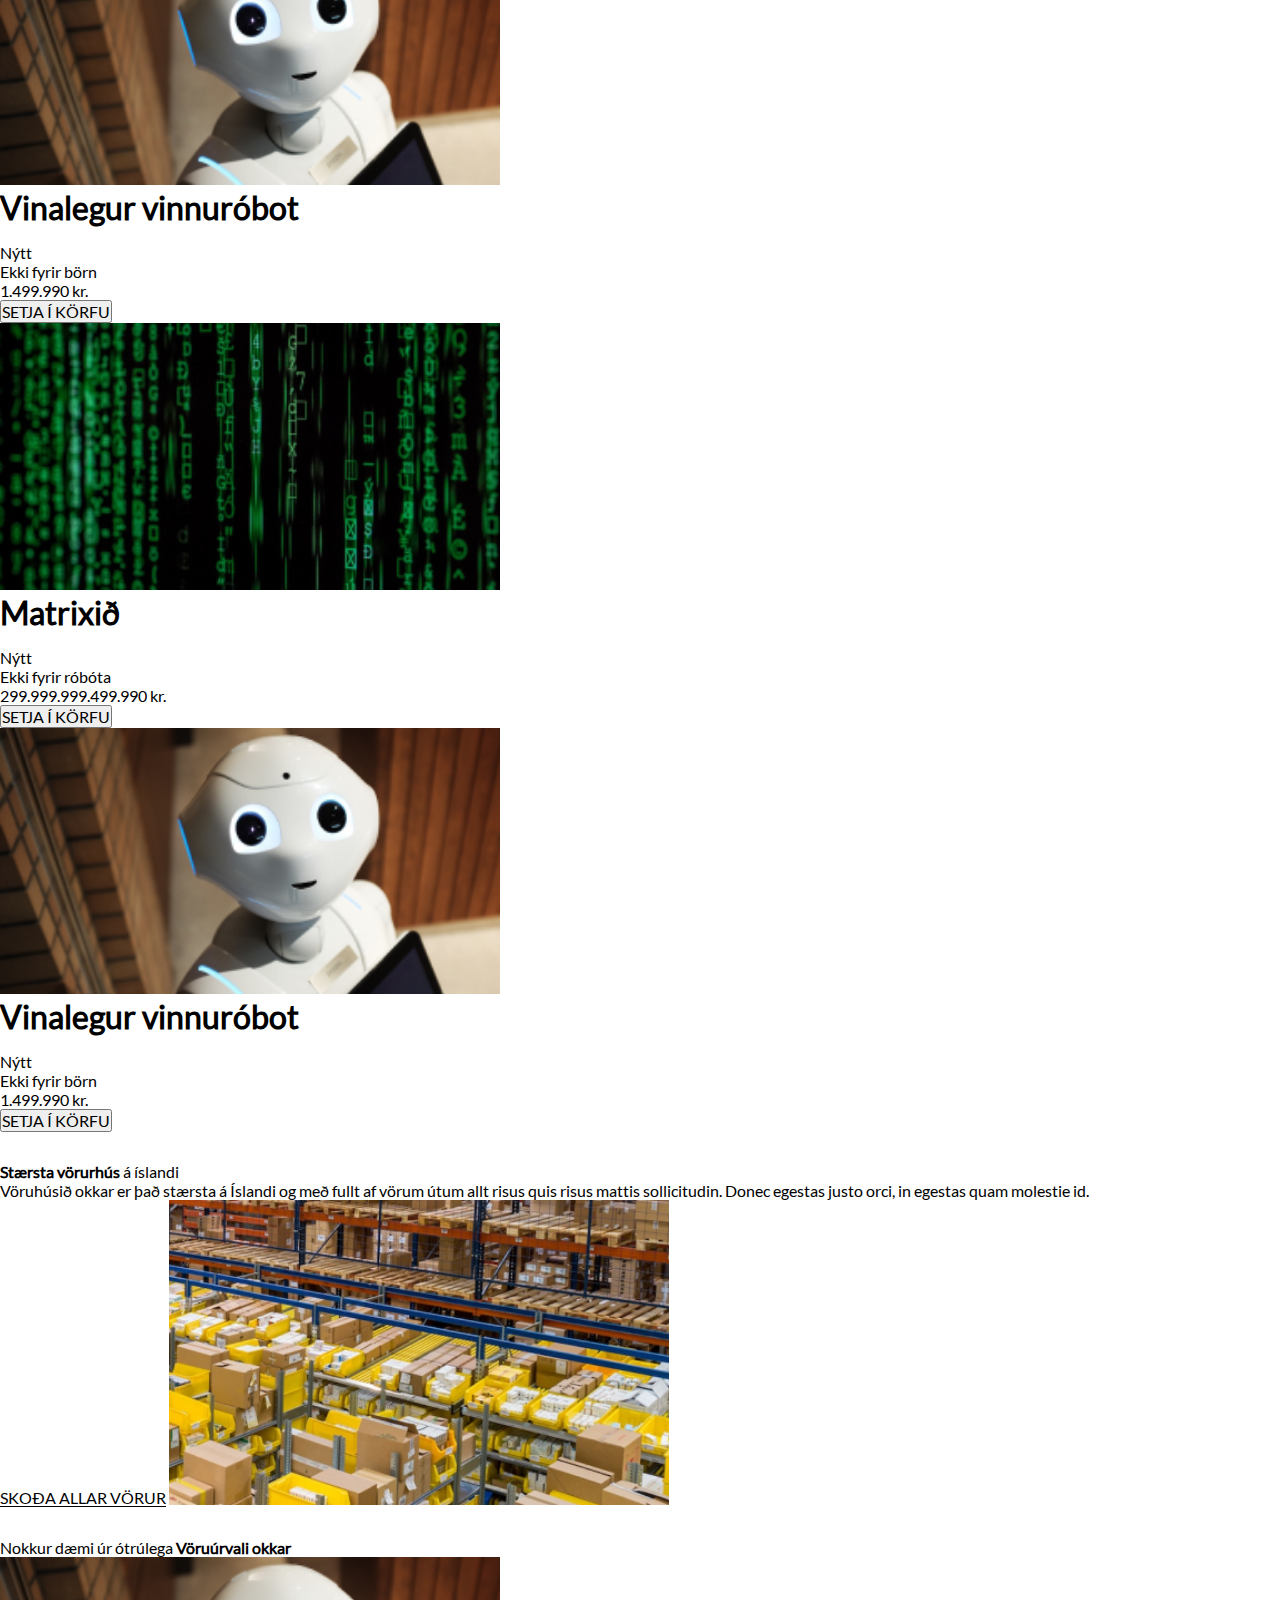
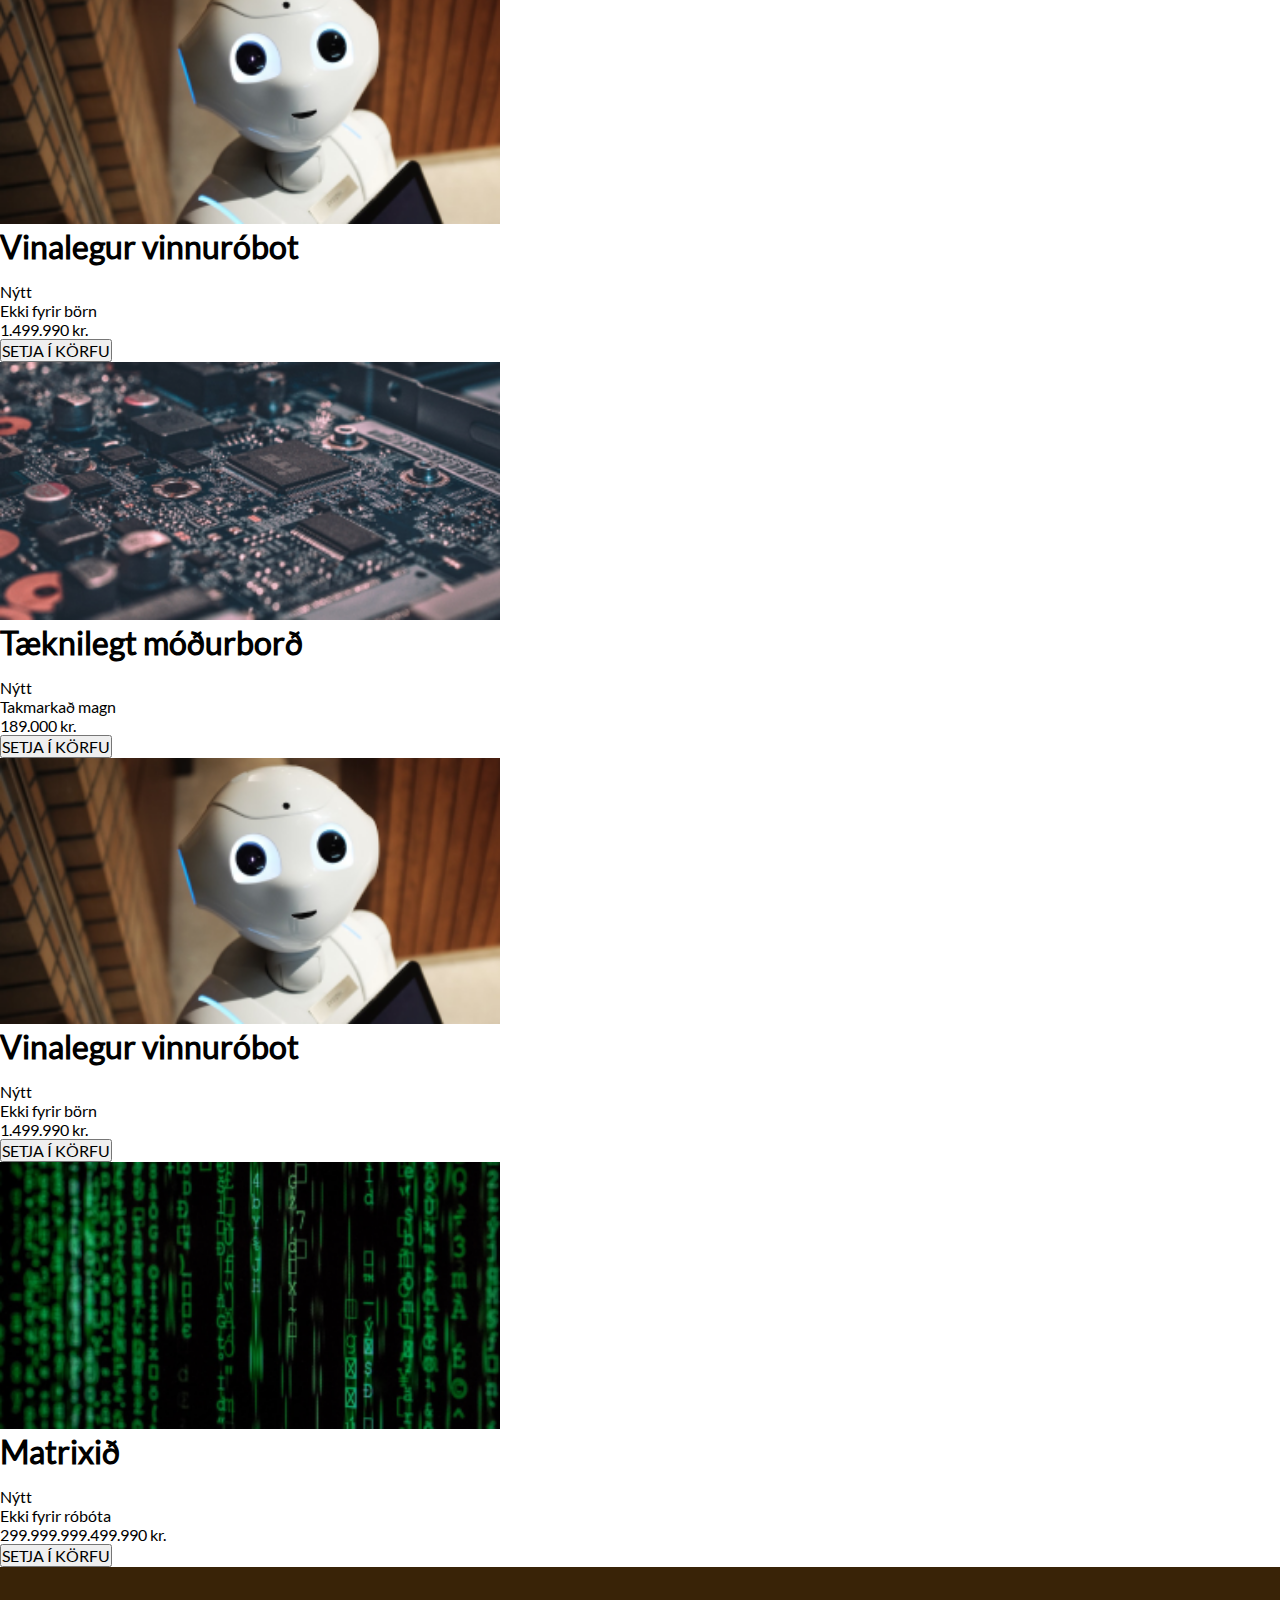
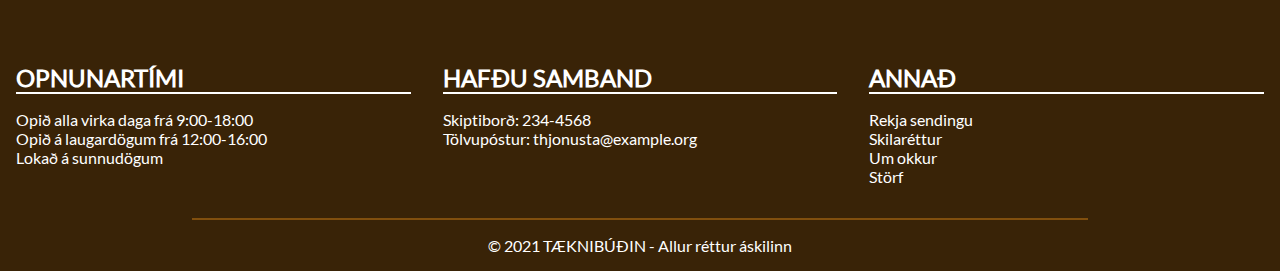
==== commit 4c417c3b: "Header for desktop - finished" ====
--- a/index.html
+++ b/index.html
@@ -17,15 +17,14 @@
             <div class="header-image-opacity">
                 <nav class="navigation">
                     <div class="cog-image"></div>
+                    <div class="taeknibudin"><a href="../index.html"><strong>Tæknibúðin</strong></a></div>
                     <ul>
-                        <li class="taeknibudin"><strong>Tæknibúðin</strong></li>
-                        <li><input type="text" placeholder="Leit eftir heiti, vörunúmeri, lýsingu o.fl."></li>
-                        <li><a href="index.html">Nýjar Vörur</a></li>
-                        <li><a href="sidur/vara.html">Tilboðs vörur</a></li>
-                        <li><a href="sidur/vorulisti.html">Allar Vörur</a></li>
-                        <li><a href="sidur/pontun.html">cart</a></li>
+                        <input type="text" placeholder="Leit eftir heiti, vörunúmeri, lýsingu o.fl.">
+                        <a href="index.html">Nýjar Vörur</a>
+                        <a href="sidur/vara.html">Tilboðs vörur</a>
+                        <a href="sidur/vorulisti.html">Allar Vörur</a>
                     </ul>
-                    <div class="cart-image"></div>
+                    <div class="cart-image" href="sidur/pontun.html"></div>
                 </nav>
                 <header>
                     <h1>Tilboðsvika</h1>
--- a/styles.css
+++ b/styles.css
@@ -111,25 +111,6 @@
   width: 1px;
 }
 
-/**************************** SMALL WINDOW ****************************/
-@media screen and (max-width: 899px) {
-
-  /** Fótur **/
-  
-  .footer .content {
-    padding-top: var(--footer-spacing);
-    padding-bottom: var(--spacing);
-    display: flex;
-    flex-wrap: wrap; 
-  }
-
-  .footer .disclaimer {
-    border-top: var(--border-small) solid var(--color-light-brown);
-    max-width: 100%;
-    margin: 0 auto;
-  }
-}
-  
 /* Takki */
 
 /* .button {
@@ -228,45 +209,60 @@
 
 .navigation {
   display: flex;
-  justify-content: center;
+  justify-content: space-between;
   align-items: center;
-  padding: var(--spacing);
-  width: 100%;
-}
-
-.navigation .cog-image {
-  justify-content: left;
-  background-image: url('Myndir/cog.png');
-  width: 30px !important;
-  height: 30px !important;
-  background-size: contain;
+  width: 100%;
+  padding: 0.5em;
 }
 
 .navigation ul {
   display: flex;
-  justify-content: center;
+  justify-content: space-around;
   align-items: center;
-  gap: var(--spacing);
-  padding-left: var(--spacing);
-  padding-right: var(--spacing);
-  width: 100%;
+  white-space: nowrap;
+  width: 100%;
+  padding-left: 10%;
+  padding-right: 5%;
   max-width: var(--width-offset);
   list-style: none;
 }
 
+.navigation .cog-image {
+  background-image: url('Myndir/cog.png');
+  background-repeat: no-repeat;
+  width: 40px !important;
+  height: 40px !important;
+  background-size: contain;
+}
+
+.navigation .cart-image {
+  background-image: url('Myndir/cart.png');
+  background-repeat: no-repeat;
+  width: 40px !important;
+  height: 40px !important;
+  background-size: contain;
+  margin-right: 0;
+}
+
+.navigation ul a {
+  text-decoration: none;
+}
+
 .navigation .taeknibudin {
-  /* margin-right: auto; */
-  font-size: 1.8em;
-  padding-left: 0.3em;
+  margin-right: auto;
+  font-size: 2em;
+  margin-left: 0.3em;
   list-style: none;
 }
 
-.navigation .cart-image {
-  justify-content: right;
-  background-image: url('Myndir/cart.png');
-  width: 30px !important;
-  height: 30px !important;
-  background-size: contain;
+.taeknibudin a {
+  text-decoration: none !important;
+}
+
+input {
+  height: 2.2em;
+  width: 50%;
+  box-sizing: border-box;
 }
 
 /** Meginmál **/
@@ -288,7 +284,26 @@
   color: var(--color-white);
 }
 
+/* SMALL SCREEN FOOTER */
+@media screen and (max-width: 899px) {
+  
+  .footer .content {
+    padding-top: var(--footer-spacing);
+    padding-bottom: var(--spacing);
+    display: flex;
+    flex-wrap: wrap; 
+  }
+
+  .footer .disclaimer {
+    border-top: var(--border-small) solid var(--color-light-brown);
+    max-width: 100%;
+    margin: 0 auto;
+  }
+}
+
+/* LARGE SCREEN FOOTER */
 @media screen and (min-width: 900px) {
+  
   .footer .content {
     padding-top: var(--footer-spacing);
     padding-bottom: var(--spacing);
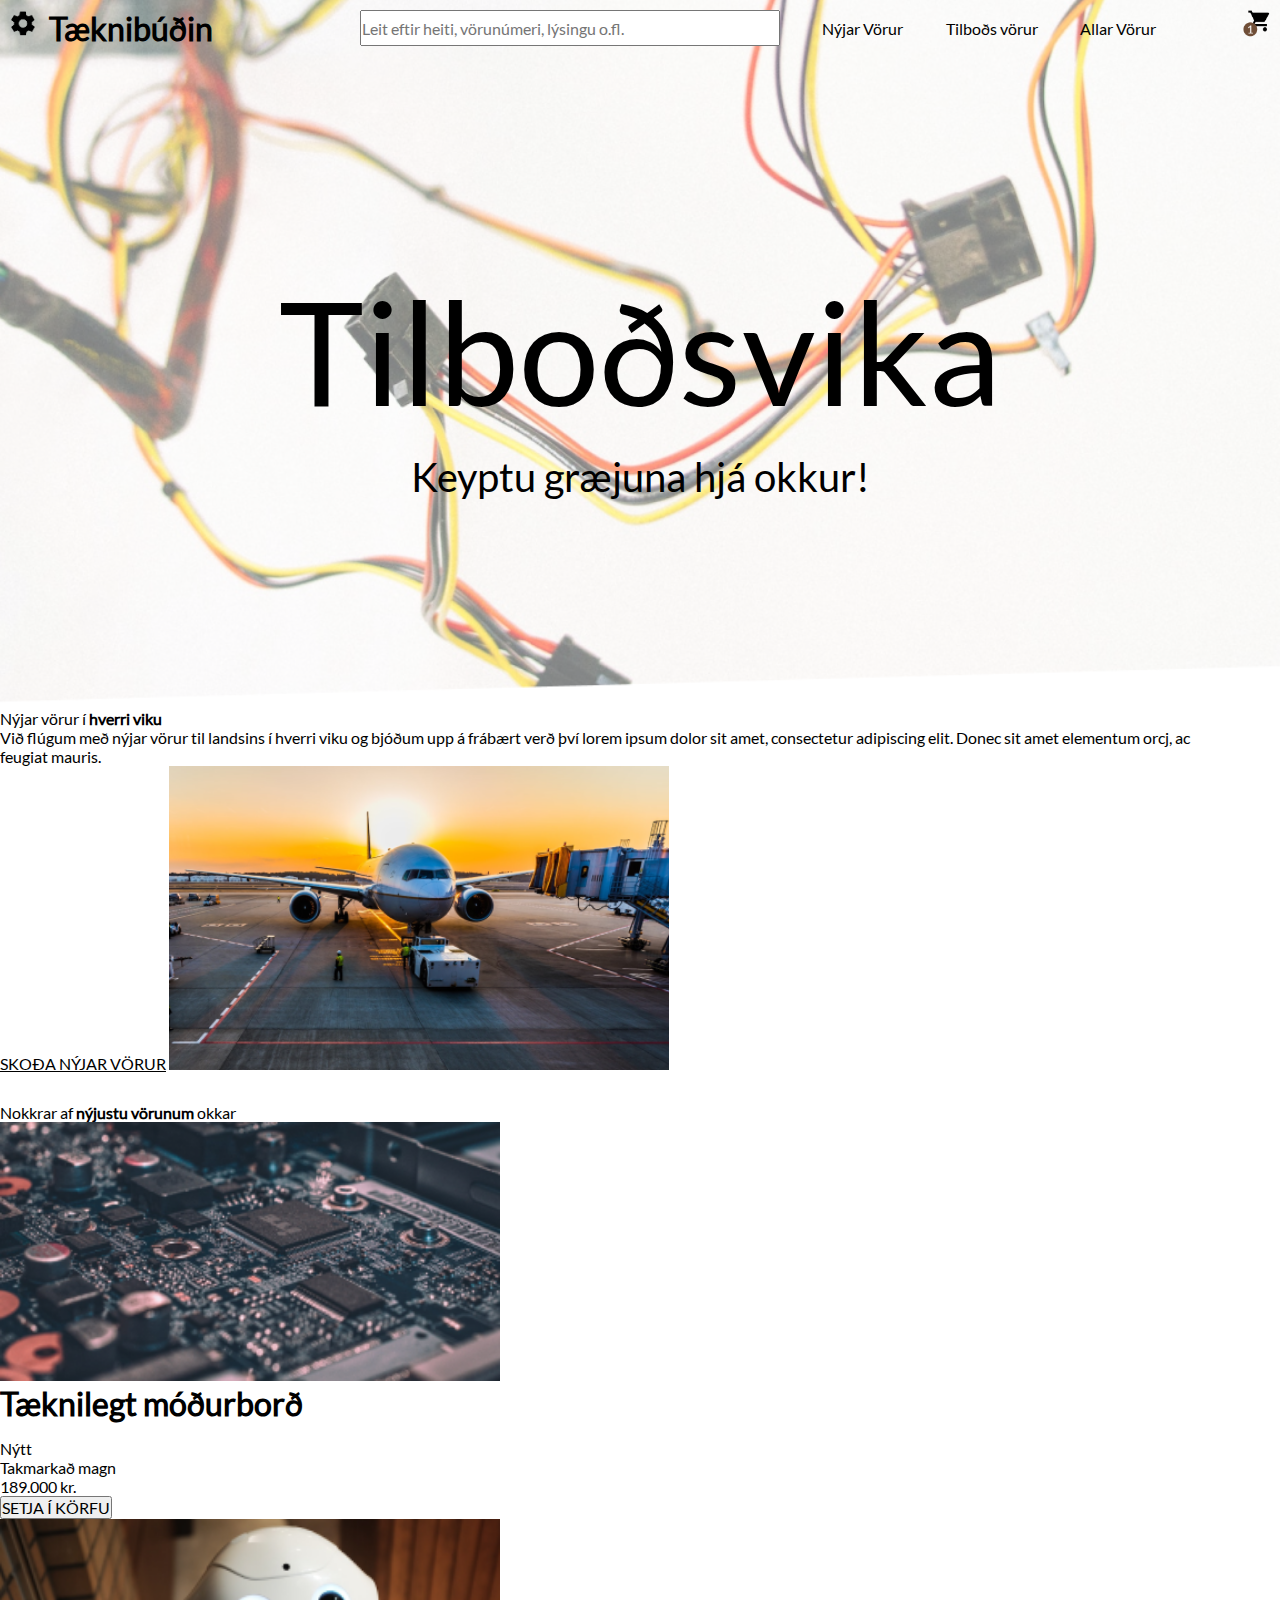
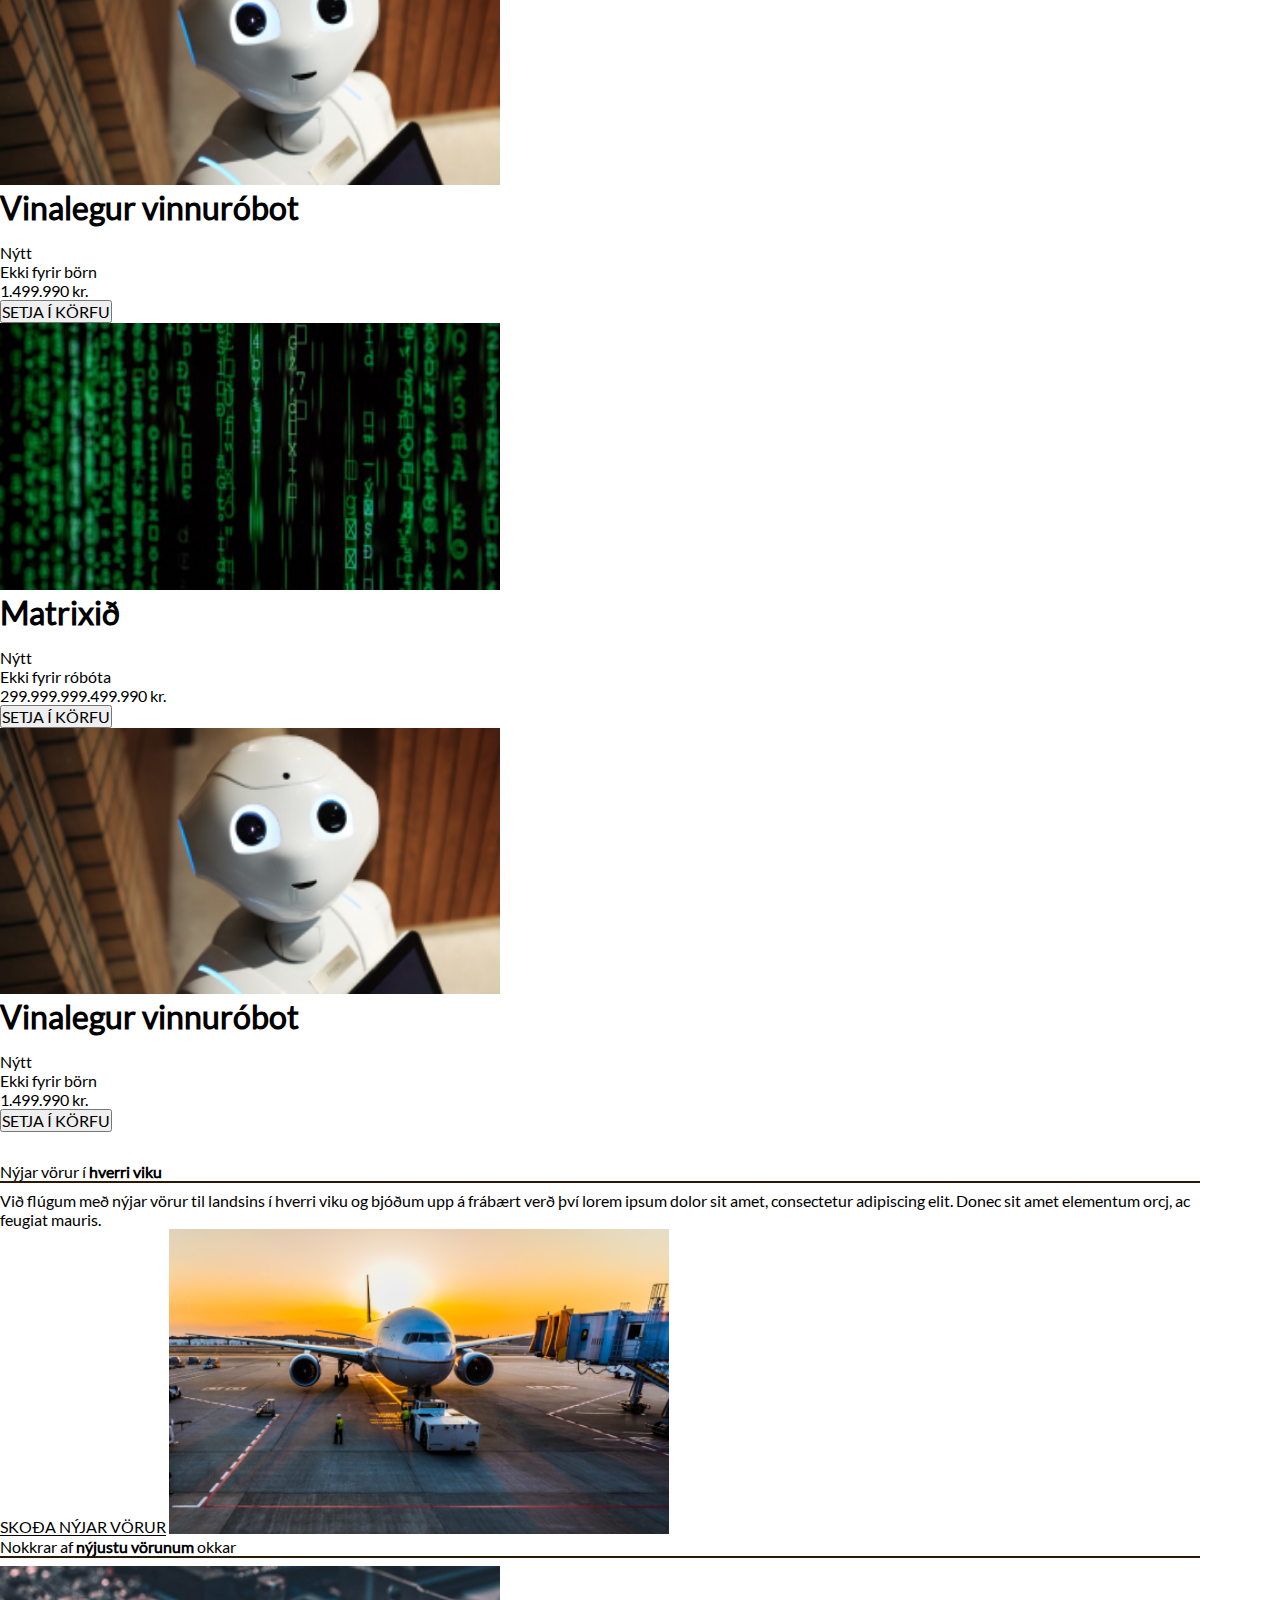
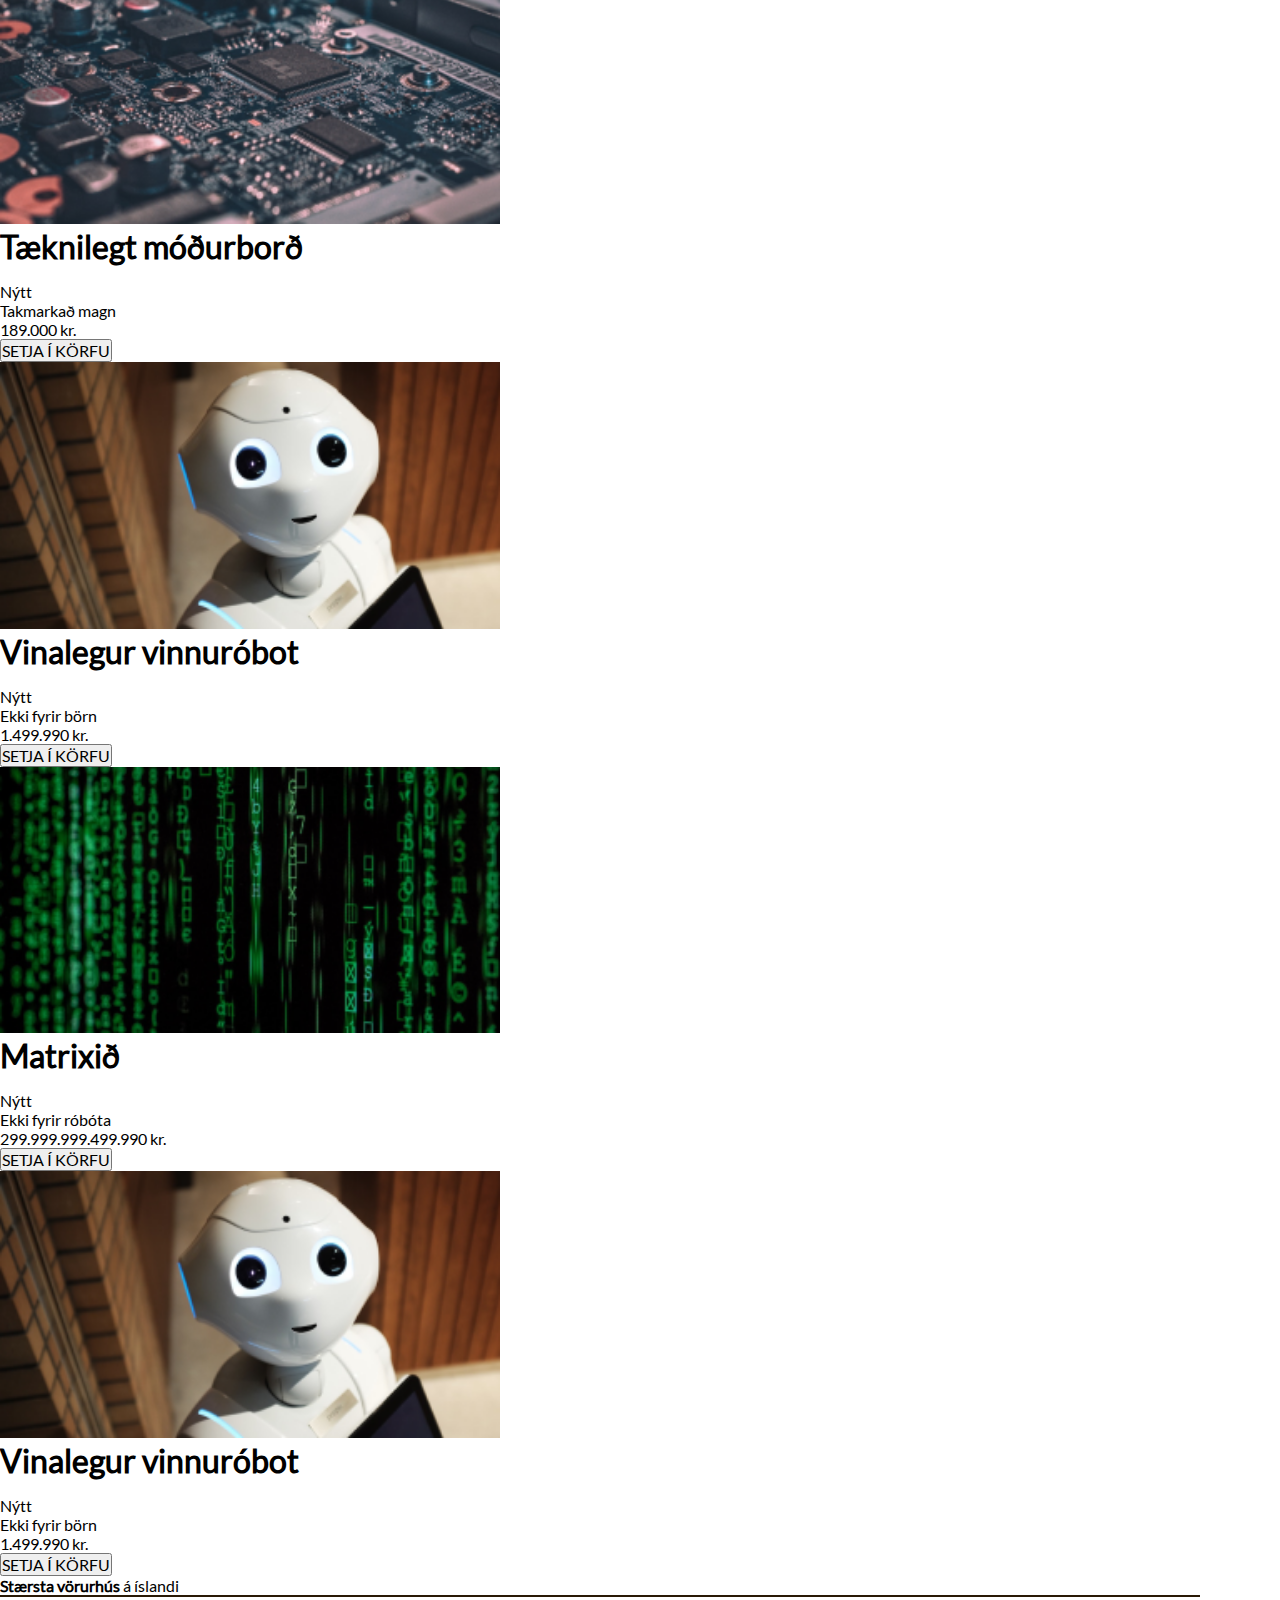
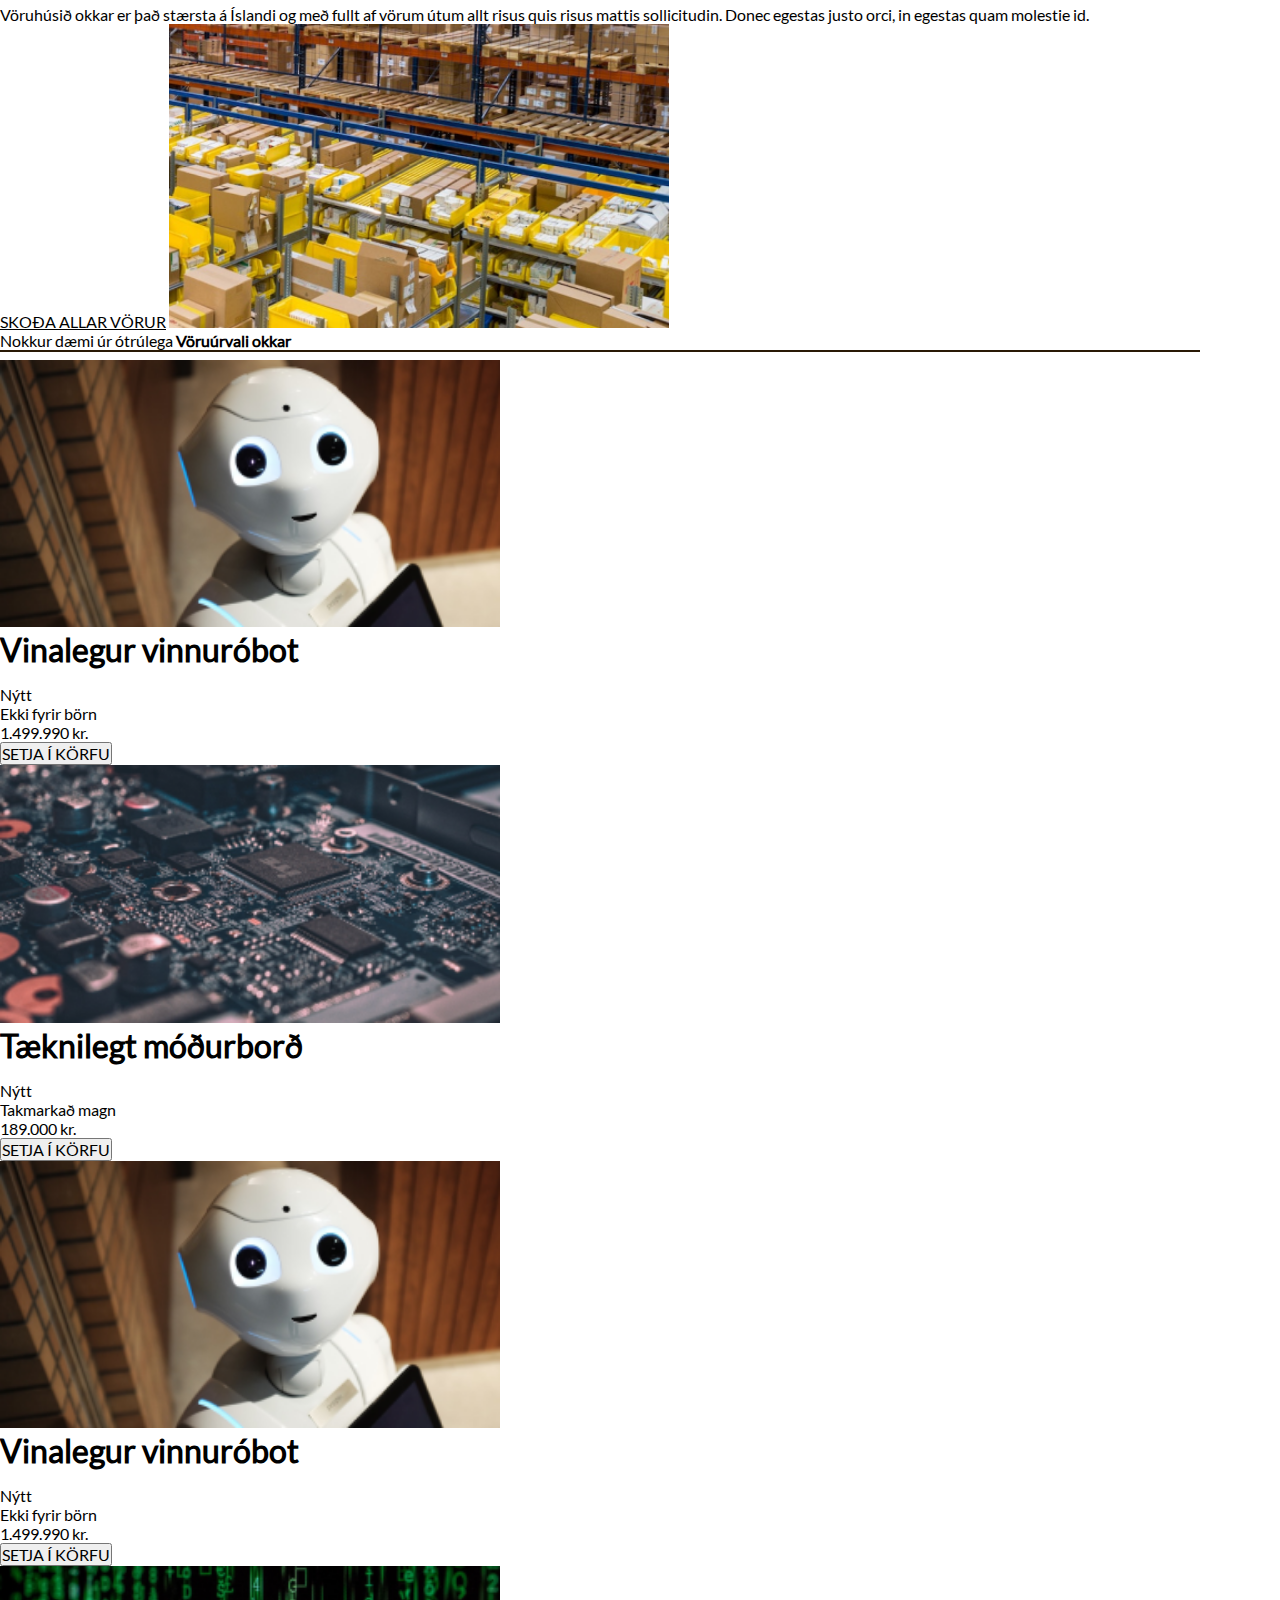
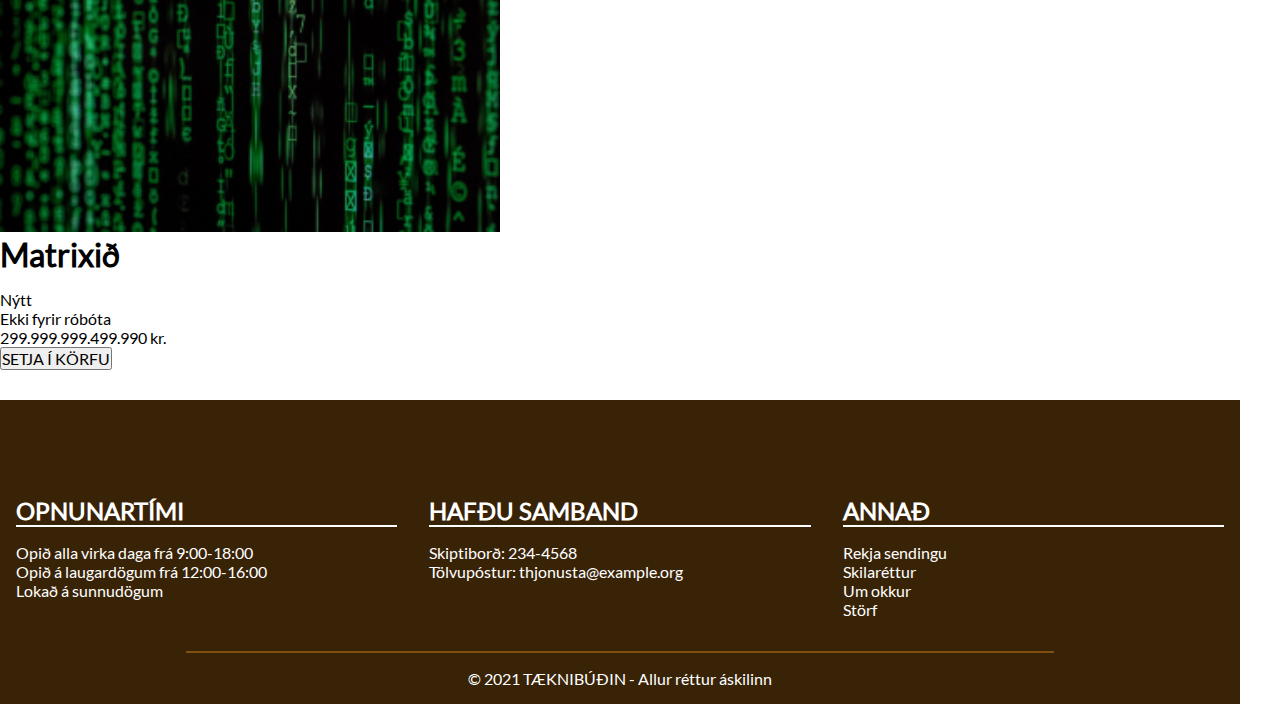
==== commit cf536bf5: "Merge branch 'main' into Lilja" ====
--- a/index.html
+++ b/index.html
@@ -4,6 +4,7 @@
 <head>
   <meta charset="utf-8">
   <title>Tæknibúðin</title>
+  <meta name="viewport" content="width=device-width, initial-scale=1">
   <link rel="stylesheet" href="./styles.css">
   <link rel="stylesheet" href="./grid.css">
   <meta name="description" content="Forsíða Tæknibúðinnar, Tæknibúð með allar græjur sem þig vantar.">
@@ -18,7 +19,7 @@
                 <nav class="navigation">
                     <div class="cog-image"></div>
                     <div class="taeknibudin"><a href="../index.html"><strong>Tæknibúðin</strong></a></div>
-                    <ul>
+                    <ul class="nav-ul">
                         <input type="text" placeholder="Leit eftir heiti, vörunúmeri, lýsingu o.fl.">
                         <a href="index.html">Nýjar Vörur</a>
                         <a href="sidur/vara.html">Tilboðs vörur</a>
@@ -30,6 +31,7 @@
                     <h1>Tilboðsvika</h1>
                     <p>Keyptu græjuna hjá okkur!</p>
                 </header>
+
             </div>
         </div>
     </div>
@@ -84,88 +86,143 @@
                 <button>SETJA Í KÖRFU</button>
             </div>
         </div>
-        <div class="box">
-            <p><strong>Stærsta vörurhús</strong> á íslandi</p>
-            <p>Vöruhúsið okkar er það stærsta á Íslandi og með fullt af vörum útum allt risus quis risus mattis sollicitudin. Donec egestas justo orci, in egestas quam molestie id.</p>
-            <a href="sidur/allar.html">SKOÐA ALLAR VÖRUR</a>
-            <img src="Myndir/vorur.png" width="500" alt="">
-        </div>
-        <div class="box">
-            <p>Nokkur dæmi úr ótrúlega <strong>Vöruúrvali okkar</strong></p>
-            <div class="card">
-                <img src="Myndir/robot.png" width="500" alt="">
-                <h1>Vinalegur vinnuróbot</h1>
-                <div class="tags">
-                    <p>Nýtt</p>
-                    <p>Ekki fyrir börn</p>
-                </div>
-                <p>1.499.990 kr.</p>
-                <button>SETJA Í KÖRFU</button>
-            </div>
-            <div class="card">
-                <img src="Myndir/modurbord.png" width="500" alt="">
-                <h1>Tæknilegt móðurborð</h1>
-                <div class="tags">
-                    <p>Nýtt</p>
-                    <p>Takmarkað magn</p>
-                </div>
-                <p>189.000 kr.</p>
-                <button>SETJA Í KÖRFU</button>
-            </div>
-            <div class="card">
-                <img src="Myndir/robot.png" width="500" alt="">
-                <h1>Vinalegur vinnuróbot</h1>
-                <div class="tags">
-                    <p>Nýtt</p>
-                    <p>Ekki fyrir börn</p>
-                </div>
-                <p>1.499.990 kr.</p>
-                <button>SETJA Í KÖRFU</button>
-            </div>
-            <div class="card">
-                <img src="Myndir/code.png" width="500" alt="">
-                <h1>Matrixið</h1>
-                <div class="tags">
-                    <p>Nýtt</p>
-                    <p>Ekki fyrir róbóta</p>
-                </div>
-                <p>299.999.999.499.990 kr.</p>
-                <button>SETJA Í KÖRFU</button>
-            </div>
-        </div>
-    </main>
-
-    <footer class="footer">
-        <div class = "content">
-            <section>
-            <h2>OPNUNARTÍMI</h2>
-            <ul>
-                <li>Opið alla virka daga frá 9:00-18:00</li>
-                <li>Opið á laugardögum frá 12:00-16:00</li>
-                <li>Lokað á sunnudögum</li>
-            </ul>
-            </section>
-            <section>
-            <h2>HAFÐU SAMBAND</h2>
-            <ul>
-                <li>Skiptiborð: 234-4568</li>
-                <li>Tölvupóstur: thjonusta@example.org</li>
-            </ul>
-            </section>
-            <section>
-                <h2>ANNAÐ</h2>
+
+        <main class="main">
+            <div class="boxes">
+                <div class="box">
+                    <p class="title">Nýjar vörur í <strong>hverri viku</strong></p>
+                    <p class="content">Við flúgum með nýjar vörur til landsins í hverri viku og bjóðum upp á frábært verð því lorem ipsum dolor sit amet, consectetur adipiscing elit. Donec sit amet elementum orcj, ac feugiat mauris.</p>
+                    <a href="#nyjar">SKOÐA NÝJAR VÖRUR</a>
+                    <img src="Myndir/flugvel.png" width="500" alt="">
+                </div>
+                <div class="box" id="nyjar">
+                    <p class="title">Nokkrar af <strong>nýjustu vörunum</strong> okkar</p>
+                    <div class="card">
+                        <img src="Myndir/modurbord.png" width="500" alt="">
+                        <h1>Tæknilegt móðurborð</h1>
+                        <div class="tags">
+                            <p>Nýtt</p>
+                            <p>Takmarkað magn</p>
+                        </div>
+                        <p>189.000 kr.</p>
+                        <button>SETJA Í KÖRFU</button>
+                    </div>
+                    <div class="card">
+                        <img src="Myndir/robot.png" width="500" alt="">
+                        <h1>Vinalegur vinnuróbot</h1>
+                        <div class="tags">
+                            <p>Nýtt</p>
+                            <p>Ekki fyrir börn</p>
+                        </div>
+                        <p>1.499.990 kr.</p>
+                        <button>SETJA Í KÖRFU</button>
+                    </div>
+                    <div class="card">
+                        <img src="Myndir/code.png" width="500" alt="">
+                        <h1>Matrixið</h1>
+                        <div class="tags">
+                            <p>Nýtt</p>
+                            <p>Ekki fyrir róbóta</p>
+                        </div>
+                        <p>299.999.999.499.990 kr.</p>
+                        <button>SETJA Í KÖRFU</button>
+                    </div>
+                    <div class="card">
+                        <img src="Myndir/robot.png" width="500" alt="">
+                        <h1>Vinalegur vinnuróbot</h1>
+                        <div class="tags">
+                            <p>Nýtt</p>
+                            <p>Ekki fyrir börn</p>
+                        </div>
+                        <p>1.499.990 kr.</p>
+                        <button>SETJA Í KÖRFU</button>
+                    </div>
+                </div>
+                <div class="box">
+                    <p class="title"><strong>Stærsta vörurhús</strong> á íslandi</p>
+                    <p class="content">Vöruhúsið okkar er það stærsta á Íslandi og með fullt af vörum útum allt risus quis risus mattis sollicitudin. Donec egestas justo orci, in egestas quam molestie id.</p>
+                    <a href="sidur/allar.html">SKOÐA ALLAR VÖRUR</a>
+                    <img src="Myndir/vorur.png" width="500" alt="">
+                </div>
+                <div class="box">
+                    <p class="title">Nokkur dæmi úr ótrúlega <strong>Vöruúrvali okkar</strong></p>
+                    <div class="card">
+                        <img src="Myndir/robot.png" width="500" alt="">
+                        <h1>Vinalegur vinnuróbot</h1>
+                        <div class="tags">
+                            <p>Nýtt</p>
+                            <p>Ekki fyrir börn</p>
+                        </div>
+                        <p>1.499.990 kr.</p>
+                        <button>SETJA Í KÖRFU</button>
+                    </div>
+                    <div class="card">
+                        <img src="Myndir/modurbord.png" width="500" alt="">
+                        <h1>Tæknilegt móðurborð</h1>
+                        <div class="tags">
+                            <p>Nýtt</p>
+                            <p>Takmarkað magn</p>
+                        </div>
+                        <p>189.000 kr.</p>
+                        <button>SETJA Í KÖRFU</button>
+                    </div>
+                    <div class="card">
+                        <img src="Myndir/robot.png" width="500" alt="">
+                        <h1>Vinalegur vinnuróbot</h1>
+                        <div class="tags">
+                            <p>Nýtt</p>
+                            <p>Ekki fyrir börn</p>
+                        </div>
+                        <p>1.499.990 kr.</p>
+                        <button>SETJA Í KÖRFU</button>
+                    </div>
+                    <div class="card">
+                        <img src="Myndir/code.png" width="500" alt="">
+                        <h1>Matrixið</h1>
+                        <div class="tags">
+                            <p>Nýtt</p>
+                            <p>Ekki fyrir róbóta</p>
+                        </div>
+                        <p>299.999.999.499.990 kr.</p>
+                        <button>SETJA Í KÖRFU</button>
+                    </div>
+                </div>
+            </div>
+        </main>
+    
+
+        <footer class="footer">
+            <div class = "content">
+                <section>
+                <h2>OPNUNARTÍMI</h2>
                 <ul>
-                <li>Rekja sendingu</li>
-                <li>Skilaréttur</li>
-                <li>Um okkur</li>
-                <li>Störf</li>
+                    <li>Opið alla virka daga frá 9:00-18:00</li>
+                    <li>Opið á laugardögum frá 12:00-16:00</li>
+                    <li>Lokað á sunnudögum</li>
                 </ul>
-            </section>
-        </div>
-        
-        <div class="disclaimer">
-            <P>© 2021 TÆKNIBÚÐIN - Allur réttur áskilinn</P>
-        </div>
-    </footer>
+                </section>
+                <section>
+                <h2>HAFÐU SAMBAND</h2>
+                <ul>
+                    <li>Skiptiborð: 234-4568</li>
+                    <li>Tölvupóstur: thjonusta@example.org</li>
+                </ul>
+                </section>
+                <section>
+                    <h2>ANNAÐ</h2>
+                    <ul>
+                    <li>Rekja sendingu</li>
+                    <li>Skilaréttur</li>
+                    <li>Um okkur</li>
+                    <li>Störf</li>
+                    </ul>
+                </section>
+            </div>
+    
+            <div class="disclaimer">
+                <P>© 2021 TÆKNIBÚÐIN - Allur réttur áskilinn</P>
+            </div>
+        </footer>
+    </div>
 </body>
 </html>--- a/styles.css
+++ b/styles.css
@@ -215,7 +215,7 @@
   padding: 0.5em;
 }
 
-.navigation ul {
+.navigation .nav-ul {
   display: flex;
   justify-content: space-around;
   align-items: center;
@@ -396,13 +396,54 @@
 
 /* @media (min-width: 500px) {
   .boxes .box {
+    grid-column: span 12;
+  
+    display: flex;
+    flex-direction: column; /* breytti áðan í flex-direction: row; */
+  
+    gap: var(--spacing);
+  
+    padding: calc(var(--spacing) * 0.5);
+    width: 100%;
+    min-height: 100px;
+  
+    color: var(--color-dark);
+    background-color: var(--color-gold-light); /*liturinn á bakvið auglýsingarnar */
+    border-radius: 5px;
+  }
+
+  .boxes .box:nth-child(2n + 1) {
+    color: var(--color-dark);
+    background-color: var(--color-light); /* Breyta seinna í hvítt */
+  }
+  
+  
+  @media (min-width: 500px) {
+    .boxes .box {
+      grid-column: span 6;
+    }
+  }
+  
+  @media (min-width: 1000px) {
+    .boxes .box {
+      grid-column: span 4;
+    }
+  }
+  
+  .boxes .box .title {
+    margin-bottom: calc(var(--spacing) * 0.5);
+    border-bottom: var(--border-small) solid var(--color-dark);
+  }
+  
+  .boxes .box .content {
+    flex: 1;
     grid-column: span 6;
   }
-} */
 
 /* @media (min-width: 1000px) {
   .boxes .box {
     grid-column: span 4;
+
   }
 } */
 
@@ -426,6 +467,10 @@
   .boxes .box img {
     max-height: 350px;
   }
+
+
+}
+
 } */
 
 /* Opnunartími */
@@ -489,4 +534,4 @@
 form button {
   padding: calc(var(--spacing) * 0.25);
   border-radius: var(--border-radius);
-} */+} */
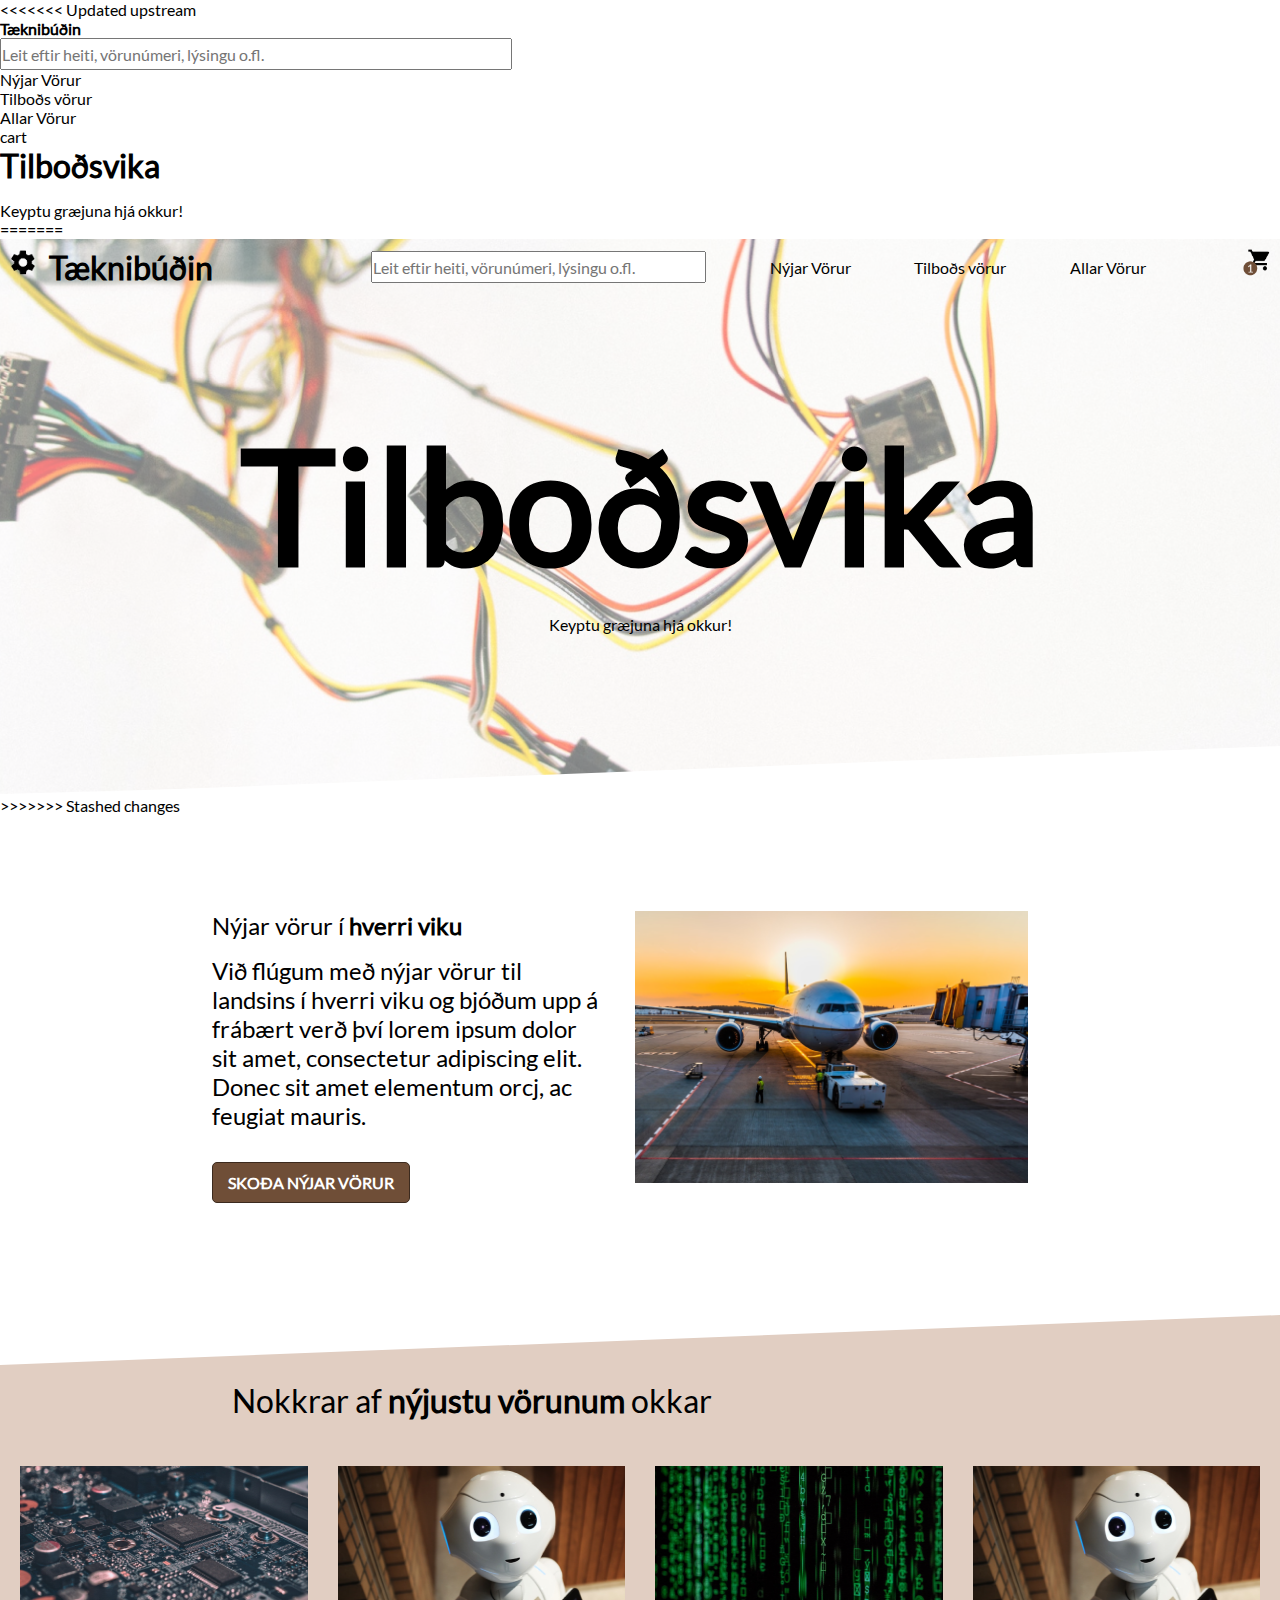
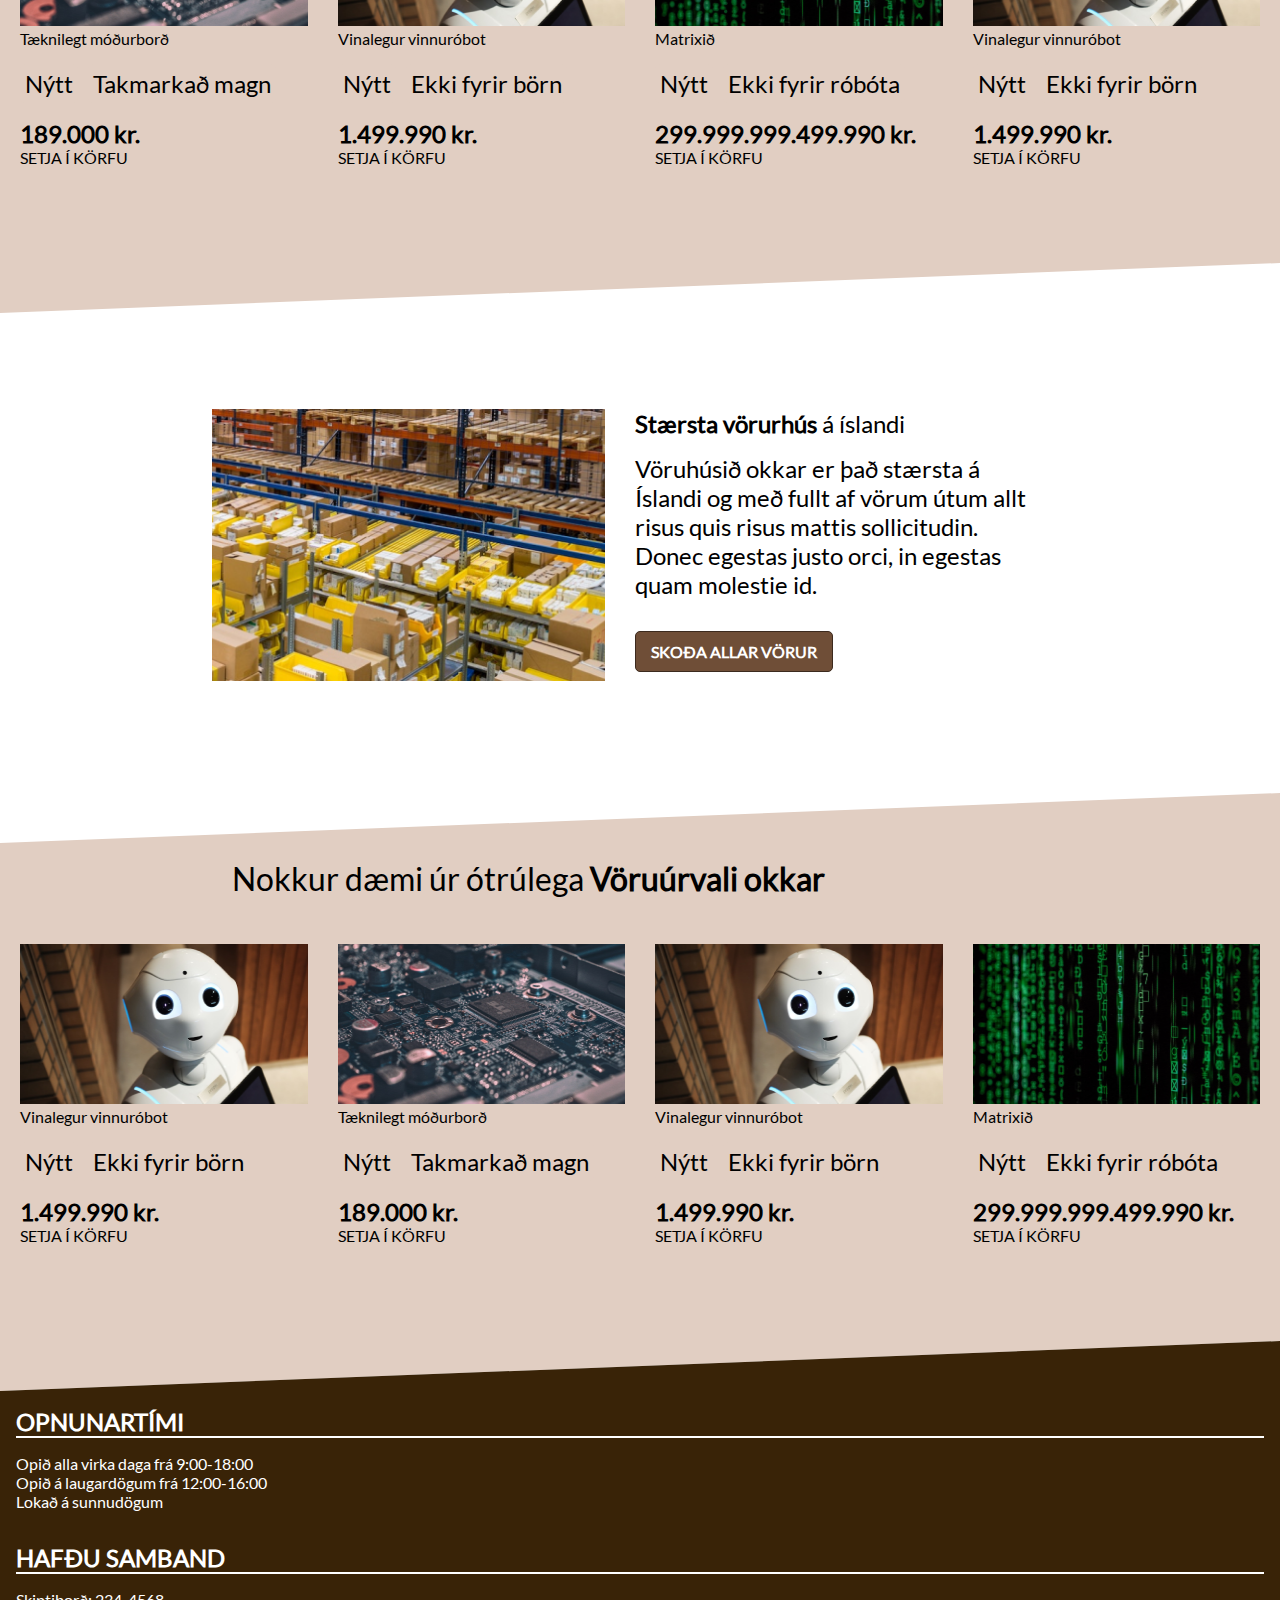
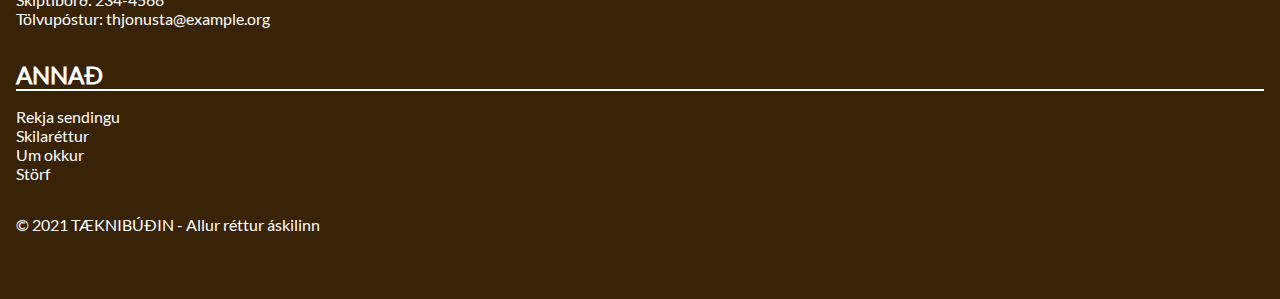
==== commit dc43bd13: "Lagfæringar" ====
--- a/index.html
+++ b/index.html
@@ -3,8 +3,8 @@
 
 <head>
   <meta charset="utf-8">
+  <meta name="viewport" content="width=device-width, initial-scale=1.0">
   <title>Tæknibúðin</title>
-  <meta name="viewport" content="width=device-width, initial-scale=1">
   <link rel="stylesheet" href="./styles.css">
   <link rel="stylesheet" href="./grid.css">
   <meta name="description" content="Forsíða Tæknibúðinnar, Tæknibúð með allar græjur sem þig vantar.">
@@ -13,216 +13,243 @@
   <meta property="og:image" content="./myndir/sharing.jpg">
 </head>
 <body>
-    <div class="header">
-        <div class="header-image">
-            <div class="header-image-opacity">
+<<<<<<< Updated upstream
+    <header>
+        <nav>
+            <ul>
+                <li><strong>Tæknibúðin</strong></li>
+                <li><input type="text" placeholder="Leit eftir heiti, vörunúmeri, lýsingu o.fl."></li>
+                <li><a href="index.html">Nýjar Vörur</a></li>
+                <li><a href="sidur/vara.html">Tilboðs vörur</a></li>
+                <li><a href="sidur/vorulisti.html">Allar Vörur</a></li>
+                <li><a href="sidur/pontun.html">cart</a></li>
+              </ul>
+        </nav>
+        <h1>Tilboðsvika</h1>
+        <p>Keyptu græjuna hjá okkur!</p>
+    </header>
+=======
+    <div class="header-image">
+        <div class="header-image-opacity">
+            <header>
                 <nav class="navigation">
                     <div class="cog-image"></div>
                     <div class="taeknibudin"><a href="../index.html"><strong>Tæknibúðin</strong></a></div>
                     <ul class="nav-ul">
                         <input type="text" placeholder="Leit eftir heiti, vörunúmeri, lýsingu o.fl.">
-                        <a href="index.html">Nýjar Vörur</a>
-                        <a href="sidur/vara.html">Tilboðs vörur</a>
+                        <a href="sidur/vorulisti.html">Nýjar Vörur</a>
+                        <a href="sidur/vorulisti.html">Tilboðs vörur</a>
                         <a href="sidur/vorulisti.html">Allar Vörur</a>
                     </ul>
                     <div class="cart-image" href="sidur/pontun.html"></div>
+                    <details class="header-details">
+                        <summary>
+                            <div class="menu-wheel"></div>
+                        </summary>
+                        <div class="menu">
+                            <ul class="menu-ul">
+                            <li><a href="sidur/vorulisti.html">Nýjar vörur</a></li>
+                            <li><a href="sidur/vorulisti.html">Tilboðs vörur</a></li>
+                            <li><a href="sidur/vorulisti.html">Allar vörur</a></li>
+                            </ul>
+                            <label for="input">
+                            <input type="text" placeholder="Leit eftir heiti, vörunúmeri, lýsingu o.fl">
+                            </label>
+                        </div>
+                    </details>
                 </nav>
-                <header>
-                    <h1>Tilboðsvika</h1>
-                    <p>Keyptu græjuna hjá okkur!</p>
-                </header>
-
-            </div>
+                    
+            </header>
+
+            <div class="deal">
+                <h1>Tilboðsvika</h1>
+                 <p>Keyptu græjuna hjá okkur!</p>
+            </div>
+        <div class="triangle-header"></div>
         </div>
     </div>
 
+>>>>>>> Stashed changes
     <main class="main">
-        <div class="box">
-            <p>Nýjar vörur í <strong>hverri viku</strong></p>
-            <p>Við flúgum með nýjar vörur til landsins í hverri viku og bjóðum upp á frábært verð því lorem ipsum dolor sit amet, consectetur adipiscing elit. Donec sit amet elementum orcj, ac feugiat mauris.</p>
-            <a href="#nyjar">SKOÐA NÝJAR VÖRUR</a>
-            <img src="Myndir/flugvel.png" width="500" alt="">
-        </div>
-        <div class="box" id="nyjar">
-            <p>Nokkrar af <strong>nýjustu vörunum</strong> okkar</p>
-            <div class="card">
-                <img src="Myndir/modurbord.png" width="500" alt="">
-                <h1>Tæknilegt móðurborð</h1>
-                <div class="tags">
-                    <p>Nýtt</p>
-                    <p>Takmarkað magn</p>
-                </div>
-                <p>189.000 kr.</p>
-                <button>SETJA Í KÖRFU</button>
-            </div>
-            <div class="card">
-                <img src="Myndir/robot.png" width="500" alt="">
-                <h1>Vinalegur vinnuróbot</h1>
-                <div class="tags">
-                    <p>Nýtt</p>
-                    <p>Ekki fyrir börn</p>
-                </div>
-                <p>1.499.990 kr.</p>
-                <button>SETJA Í KÖRFU</button>
-            </div>
-            <div class="card">
-                <img src="Myndir/code.png" width="500" alt="">
-                <h1>Matrixið</h1>
-                <div class="tags">
-                    <p>Nýtt</p>
-                    <p>Ekki fyrir róbóta</p>
-                </div>
-                <p>299.999.999.499.990 kr.</p>
-                <button>SETJA Í KÖRFU</button>
-            </div>
-            <div class="card">
-                <img src="Myndir/robot.png" width="500" alt="">
-                <h1>Vinalegur vinnuróbot</h1>
-                <div class="tags">
-                    <p>Nýtt</p>
-                    <p>Ekki fyrir börn</p>
-                </div>
-                <p>1.499.990 kr.</p>
-                <button>SETJA Í KÖRFU</button>
-            </div>
-        </div>
-
-        <main class="main">
-            <div class="boxes">
-                <div class="box">
-                    <p class="title">Nýjar vörur í <strong>hverri viku</strong></p>
-                    <p class="content">Við flúgum með nýjar vörur til landsins í hverri viku og bjóðum upp á frábært verð því lorem ipsum dolor sit amet, consectetur adipiscing elit. Donec sit amet elementum orcj, ac feugiat mauris.</p>
-                    <a href="#nyjar">SKOÐA NÝJAR VÖRUR</a>
-                    <img src="Myndir/flugvel.png" width="500" alt="">
-                </div>
-                <div class="box" id="nyjar">
-                    <p class="title">Nokkrar af <strong>nýjustu vörunum</strong> okkar</p>
-                    <div class="card">
-                        <img src="Myndir/modurbord.png" width="500" alt="">
-                        <h1>Tæknilegt móðurborð</h1>
-                        <div class="tags">
-                            <p>Nýtt</p>
-                            <p>Takmarkað magn</p>
-                        </div>
-                        <p>189.000 kr.</p>
-                        <button>SETJA Í KÖRFU</button>
-                    </div>
-                    <div class="card">
-                        <img src="Myndir/robot.png" width="500" alt="">
-                        <h1>Vinalegur vinnuróbot</h1>
-                        <div class="tags">
-                            <p>Nýtt</p>
-                            <p>Ekki fyrir börn</p>
-                        </div>
-                        <p>1.499.990 kr.</p>
-                        <button>SETJA Í KÖRFU</button>
-                    </div>
-                    <div class="card">
-                        <img src="Myndir/code.png" width="500" alt="">
-                        <h1>Matrixið</h1>
-                        <div class="tags">
-                            <p>Nýtt</p>
-                            <p>Ekki fyrir róbóta</p>
-                        </div>
-                        <p>299.999.999.499.990 kr.</p>
-                        <button>SETJA Í KÖRFU</button>
-                    </div>
-                    <div class="card">
-                        <img src="Myndir/robot.png" width="500" alt="">
-                        <h1>Vinalegur vinnuróbot</h1>
-                        <div class="tags">
-                            <p>Nýtt</p>
-                            <p>Ekki fyrir börn</p>
-                        </div>
-                        <p>1.499.990 kr.</p>
-                        <button>SETJA Í KÖRFU</button>
-                    </div>
-                </div>
-                <div class="box">
-                    <p class="title"><strong>Stærsta vörurhús</strong> á íslandi</p>
-                    <p class="content">Vöruhúsið okkar er það stærsta á Íslandi og með fullt af vörum útum allt risus quis risus mattis sollicitudin. Donec egestas justo orci, in egestas quam molestie id.</p>
+        <div class="box-grid">
+            <div class="content-new">
+                 <p class="title">Nýjar vörur í <strong>hverri viku</strong></p>
+                 <p>
+                     Við flúgum með nýjar vörur til landsins í hverri viku og bjóðum upp á frábært verð því 
+                     lorem ipsum dolor sit amet, consectetur adipiscing elit.
+                     Donec sit amet elementum orcj, ac feugiat mauris.
+                 </p>
+                 <div class="button-href">
+                      <a href="#nyjar">SKOÐA NÝJAR VÖRUR</a>
+                </div>
+            </div>
+            <img class="content-img-new" src="Myndir/flugvel.png">
+        </div>
+        
+        <div class="triangle-top"></div>
+        <div class="products" id="nyjar">
+            <div class="products-grid">
+                <p class="title">Nokkrar af <strong>nýjustu vörunum</strong> okkar</p>
+                
+                <div class="card">
+                    <img src="Myndir/modurbord.png" width="500" alt="">
+                    <a href="./sidur/vara.html" class="product-title">Tæknilegt móðurborð</a>
+                    <div class="tags">
+                        <p>Nýtt</p>
+                        <p>Takmarkað magn</p>
+                    </div>
+                    <p class="verd">189.000 kr.</p>
+                    <div class="panta">
+                        <a href="./sidur/pontun.html">SETJA Í KÖRFU</a>
+                    </div>
+                </div>
+                <div class="card">
+                    <img src="Myndir/robot.png" width="500" alt="">
+                    <a href="./sidur/vara.html" class="product-title">Vinalegur vinnuróbot</a>
+                    <div class="tags">
+                        <p>Nýtt</p>
+                        <p>Ekki fyrir börn</p>
+                    </div>
+                    <p class="verd">1.499.990 kr.</p>
+                    <div class="panta">
+                        <a href="./sidur/pontun.html">SETJA Í KÖRFU</a>
+                    </div>
+                </div>
+                <div class="card">
+                    <img src="Myndir/code.png" width="500" alt="">
+                    <a href="./sidur/vara.html" class="product-title">Matrixið</a>
+                    <div class="tags">
+                        <p>Nýtt</p>
+                        <p>Ekki fyrir róbóta</p>
+                    </div>
+                    <p class="verd">299.999.999.499.990 kr.</p>
+                    <div class="panta">
+                        <a href="./sidur/pontun.html">SETJA Í KÖRFU</a>
+                    </div>
+                </div>
+                <div class="card">
+                    <img src="Myndir/robot.png" width="500" alt="">
+                    <a href="./sidur/vara.html" class="product-title">Vinalegur vinnuróbot</a>
+                    <div class="tags">
+                        <p>Nýtt</p>
+                        <p>Ekki fyrir börn</p>
+                    </div>
+                    <p class="verd">1.499.990 kr.</p>
+                    <div class="panta">
+                        <a href="./sidur/pontun.html">SETJA Í KÖRFU</a>
+                    </div>
+                </div>
+            </div>
+        </div>
+        <div class="triangle-bot"></div>
+
+        <div class="box-grid">
+            <img class="content-img-all" src="Myndir/vorur.png">
+            <div class="content-all">
+                
+                 <p class="title"><strong>Stærsta vörurhús</strong> á íslandi</p>
+                 <p>
+                     Vöruhúsið okkar er það stærsta á Íslandi og með fullt af vörum útum allt risus quis risus mattis sollicitudin.
+                      Donec egestas justo orci, in egestas quam molestie id.
+                 </p>
+                 <div class="button-href">
                     <a href="sidur/allar.html">SKOÐA ALLAR VÖRUR</a>
-                    <img src="Myndir/vorur.png" width="500" alt="">
-                </div>
-                <div class="box">
-                    <p class="title">Nokkur dæmi úr ótrúlega <strong>Vöruúrvali okkar</strong></p>
-                    <div class="card">
-                        <img src="Myndir/robot.png" width="500" alt="">
-                        <h1>Vinalegur vinnuróbot</h1>
-                        <div class="tags">
-                            <p>Nýtt</p>
-                            <p>Ekki fyrir börn</p>
-                        </div>
-                        <p>1.499.990 kr.</p>
-                        <button>SETJA Í KÖRFU</button>
-                    </div>
-                    <div class="card">
-                        <img src="Myndir/modurbord.png" width="500" alt="">
-                        <h1>Tæknilegt móðurborð</h1>
-                        <div class="tags">
-                            <p>Nýtt</p>
-                            <p>Takmarkað magn</p>
-                        </div>
-                        <p>189.000 kr.</p>
-                        <button>SETJA Í KÖRFU</button>
-                    </div>
-                    <div class="card">
-                        <img src="Myndir/robot.png" width="500" alt="">
-                        <h1>Vinalegur vinnuróbot</h1>
-                        <div class="tags">
-                            <p>Nýtt</p>
-                            <p>Ekki fyrir börn</p>
-                        </div>
-                        <p>1.499.990 kr.</p>
-                        <button>SETJA Í KÖRFU</button>
-                    </div>
-                    <div class="card">
-                        <img src="Myndir/code.png" width="500" alt="">
-                        <h1>Matrixið</h1>
-                        <div class="tags">
-                            <p>Nýtt</p>
-                            <p>Ekki fyrir róbóta</p>
-                        </div>
-                        <p>299.999.999.499.990 kr.</p>
-                        <button>SETJA Í KÖRFU</button>
-                    </div>
-                </div>
-            </div>
-        </main>
-    
-
-        <footer class="footer">
-            <div class = "content">
-                <section>
-                <h2>OPNUNARTÍMI</h2>
-                <ul>
-                    <li>Opið alla virka daga frá 9:00-18:00</li>
-                    <li>Opið á laugardögum frá 12:00-16:00</li>
-                    <li>Lokað á sunnudögum</li>
-                </ul>
-                </section>
-                <section>
-                <h2>HAFÐU SAMBAND</h2>
-                <ul>
-                    <li>Skiptiborð: 234-4568</li>
-                    <li>Tölvupóstur: thjonusta@example.org</li>
-                </ul>
-                </section>
-                <section>
-                    <h2>ANNAÐ</h2>
-                    <ul>
-                    <li>Rekja sendingu</li>
-                    <li>Skilaréttur</li>
-                    <li>Um okkur</li>
-                    <li>Störf</li>
-                    </ul>
-                </section>
-            </div>
-    
-            <div class="disclaimer">
-                <P>© 2021 TÆKNIBÚÐIN - Allur réttur áskilinn</P>
-            </div>
-        </footer>
-    </div>
+                </div>
+            </div>
+            
+        </div>
+        <p></p>
+        
+        <div class="triangle-top"></div>
+        <div class="products" id="nyjar">
+            <div class="products-grid">
+                <p class="title">Nokkur dæmi úr ótrúlega <strong>Vöruúrvali okkar</strong></p>
+                
+                <div class="card">
+                    <img src="Myndir/robot.png" width="500" alt="">
+                    <a href="./sidur/vara.html" class="product-title">Vinalegur vinnuróbot</a>
+                    <div class="tags">
+                        <p>Nýtt</p>
+                        <p>Ekki fyrir börn</p>
+                    </div>
+                    <p class="verd">1.499.990 kr.</p>
+                    <div class="panta">
+                        <a href="./sidur/pontun.html">SETJA Í KÖRFU</a>
+                    </div>
+                </div>
+
+                <div class="card">
+                    <img src="Myndir/modurbord.png" width="500" alt="">
+                    <a href="./sidur/vara.html" class="product-title">Tæknilegt móðurborð</a>
+                    <div class="tags">
+                        <p>Nýtt</p>
+                        <p>Takmarkað magn</p>
+                    </div>
+                    <p class="verd">189.000 kr.</p>
+                    <div class="panta">
+                        <a href="./sidur/pontun.html">SETJA Í KÖRFU</a>
+                    </div>
+                </div>
+                
+                <div class="card">
+                    <img src="Myndir/robot.png" width="500" alt="">
+                    <a href="./sidur/vara.html" class="product-title">Vinalegur vinnuróbot</a>
+                    <div class="tags">
+                        <p>Nýtt</p>
+                        <p>Ekki fyrir börn</p>
+                    </div>
+                    <p class="verd">1.499.990 kr.</p>
+                    <div class="panta">
+                        <a href="./sidur/pontun.html">SETJA Í KÖRFU</a>
+                    </div>
+                </div>
+
+                <div class="card">
+                    <img src="Myndir/code.png" width="500" alt="">
+                    <a href="./sidur/vara.html" class="product-title">Matrixið</a>
+                    <div class="tags">
+                        <p>Nýtt</p>
+                        <p>Ekki fyrir róbóta</p>
+                    </div>
+                    <p class="verd">299.999.999.499.990 kr.</p>
+                    <div class="panta">
+                        <a href="./sidur/pontun.html">SETJA Í KÖRFU</a>
+                    </div>
+                </div>
+
+            </div>
+        </div>
+        <div class="triangle-bot"></div>
+        <div class="triangle-footer"></div>
+    </main>
+    <footer class="footer">
+        <section>
+          <h2>OPNUNARTÍMI</h2>
+          <ul>
+            <li>Opið alla virka daga frá 9:00-18:00</li>
+            <li>Opið á laugardögum frá 12:00-16:00</li>
+            <li>Lokað á sunnudögum</li>
+          </ul>
+        </section>
+        <section>
+          <h2>HAFÐU SAMBAND</h2>
+          <ul>
+            <li>Skiptiborð: 234-4568</li>
+            <li>Tölvupóstur: thjonusta@example.org</li>
+          </ul>
+        </section>
+        <section>
+            <h2>ANNAÐ</h2>
+            <ul>
+              <li>Rekja sendingu</li>
+              <li>Skilaréttur</li>
+              <li>Um okkur</li>
+              <li>Störf</li>
+            </ul>
+          </section>
+          <section>
+            <P>© 2021 TÆKNIBÚÐIN - Allur réttur áskilinn</P>
+          </section>
+      </footer>
 </body>
 </html>--- a/styles.css
+++ b/styles.css
@@ -39,7 +39,7 @@
   --vertical-space: calc(var(--gutter));
 
   /* Hámarksbreidd á efni */
-  --max-width: 1400px;
+  --max-width: 1440px;
   --width-offset: calc(100% - (2 * var(--offset)));
 
   /* Border breiddir */
@@ -55,6 +55,7 @@
   --color-dark-brown: #392307;
   --color-light-brown: #814f0e;
   --color-light: #fff9ee;
+  --color-coffee: #E1CEC2;
 
   /* Grid stillingar */
   --columns: 12;
@@ -173,9 +174,10 @@
   display: flex;
   flex-direction: column;
   width: 100%;
-}
-
-.header .header-image {
+  max-width: var(--max-width);
+}
+
+.header-image {
   background-image: url('Myndir/Background.png');
   background-position: center;
   background-repeat: no-repeat;
@@ -183,7 +185,7 @@
   width: 100%;
 }
 
-.header .header-image-opacity {
+.header-image-opacity {
   background-color: rgba(255, 255, 255, 0.5);
   width: 100%;
 }
@@ -234,6 +236,7 @@
   height: 40px !important;
   background-size: contain;
 }
+
 
 .navigation .cart-image {
   background-image: url('Myndir/cart.png');
@@ -259,29 +262,94 @@
   text-decoration: none !important;
 }
 
+
+header .menu{
+  background-color: #fff;
+  left: 0;
+  margin-top: 0.8em;
+  position: absolute;
+  right: 0;
+  width: 100vw;
+  
+}
+.menu-ul{
+  font-size: 60px;
+  line-height: 110px;
+  list-style: none;
+  text-align: center;
+  
+}
+
+@media screen and (min-width: 801px){
 input {
-  height: 2.2em;
-  width: 50%;
-  box-sizing: border-box;
-}
+  height: 2em;
+  width: 40%;
+
+}
+details > summary {
+  display: none;
+}
+
+details > summary::-webkit-details-marker {
+  display: none;
+}
+
+}
+@media screen and (max-width: 800px){
+  details > summary {
+    background: url('Myndir/Vector.png') center no-repeat;
+  }
+  
+  details > summary::-webkit-details-marker {
+    background: url('Myndir/Vector.png') center no-repeat;
+    display: none;
+  }
+  details > summary::marker {
+    background: url('Myndir/Vector.png') center no-repeat;
+    display: none;
+  }
+  .navigation .nav-ul input {
+    display: none;
+  }
+  .navigation .nav-ul a{
+    display: none;
+  }
+  .navigation .menu input{
+    height: 2em;
+    width: 80%;
+
+  }
+  .navigation .header-details {
+    background-image: url('Myndir/Vector.png');
+    background-repeat: no-repeat;
+    width: 40px !important;
+    height: 40px !important;
+    background-size: contain;
+  }
+  }
+
+/* Small screen Nav og header*/
+
 
 /** Meginmál **/
-
+/*
 .main {
   display: grid;
   grid-template-rows: auto;
   grid-template-columns: 100%;
   gap: var(--vertical-space);
-  width: var(--width-offset);
-  max-width: var(--max-width);
-}
+  width: 100%;
+}*/
 
 /** Fótur **/
 
 .footer {
+  
   width: 100%;
   background-color: var(--color-dark-brown);
   color: var(--color-white);
+ 
+  
 }
 
 /* SMALL SCREEN FOOTER */
@@ -361,177 +429,653 @@
 
 /* Box! */
 
-/* .boxes {
+.box-grid{
   display: grid;
-  grid-template-rows: auto;
-  gap: var(--vertical-space);
-  justify-items: center;
-
-  width: 100%;
-} */
-
-/* @media (min-width: 500px) {
-  .boxes {
-    grid-template-columns: repeat(var(--columns), 1fr);
-    grid-template-rows: auto;
-  }
-} */
-
-/* .boxes .box {
+  gap: var(--gutter);
+  grid-template-columns: repeat(var(--columns), 1fr);
+  margin: 2em auto;
+  max-width: var(--max-width);
+  width: var(--width-offset);
+
+}
+.deal{
+  align-items: center;
+  display: flex;
+  flex-direction: column;
+  padding: 4em 0 7em;
+}
+.deal h1{
+  font-size: 4em;
+}
+.deal h2{
+  font-size: 2em;
+  font-weight: 400;
+}
+.content-new {
+  display: flex;
+  flex-direction: column;
+  grid-column: 1/13;
+  justify-content: space-between;
+  margin-bottom: 1rem;
+}
+.content-new .button-href {
+  align-items: center;
+  align-self: center;
+  background-color: #6f4e37;
+  border: 1px solid #3c2a1e;
+  border-radius: 5px;
+  box-sizing: border-box;
+  display: flex;
+  flex-direction: column;
+  margin-top: 2em;
+  padding: 10px 15px;
+}
+.content-new .button-href > a {
+  color: #fff;
+  font-size: 1em;
+  font-weight: bold;
+}
+.content-img-new {
+  grid-column: 1/13;
+  margin-bottom: 1em;
+  width: 100%;
+}
+.title{
+  font-size: 2em;
+  font-weight: 400;
+  margin-bottom: 1rem;
+}
+.content-all {
+  display: flex;
+  flex-direction: column;
+  grid-column: 1/13;
+  justify-content: space-between;
+  margin-bottom: 1rem;
+}
+.content-all .button-href {
+  align-items: center;
+  align-self: center;
+  background-color: #6f4e37;
+  border: 1px solid #3c2a1e;
+  border-radius: 5px;
+  box-sizing: border-box;
+  display: flex;
+  flex-direction: column;
+  margin-top: 2em;
+  padding: 10px 15px;
+}
+.content-all .button-href > a {
+  color: #fff;
+  font-size: 1em;
+  font-weight: bold;
+}
+.content-img-all {
+  grid-column: 1/13;
+  margin-bottom: 1em;
+  width: 100%;
+}
+
+.products{
+  background-color: var(--color-coffee);
+}
+
+.products-grid{
+  display: grid;
+  gap: var(--gutter);
+  grid-template-columns: repeat(var(--columns), 1fr);
+  margin: 0 auto;
+  max-width: var(--max-width);
+  padding-bottom: 2em;
+  width: var(--width-offset);
+}
+
+.products .title{
+  font-size: 2em;
+  grid-column: 1/13;
+  margin: 1rem 0;
+}
+
+.products .card{
+  grid-column: 1/13;
+}
+
+
+/* media */
+@media (min-width: 700px) and (max-width:1199px){
+  .products .card {
+    grid-column: span 6;
+  }
+}
+
+@media (min-width: 900px) and (max-width:1199px) {
+  .content-new {
+    grid-column: span 6;
+  }
+  .content-all {
+    grid-column: span 6;
+  }
+
+  .content-img-new {
+    grid-column: span 6;
+  }
+  .content-img-all {
+    grid-column: span 6;
+  }
+}
+@media (min-width: 1200px) {
+  
+  .deal {
+    padding: 7em 0;
+  }
+  .deal h1 {
+    font-size: 10em;
+  }
+
+  
+  .triangle-header {
+    border-color: transparent transparent white;
+    border-style: solid;
+    border-width: 0 0 50px 100vw;
+    height: 0;
+    width: 0;
+  }
+ 
+  .box-grid {
+    margin: 6em 0;
+  }
+
+  .content-new{
+    justify-content: normal;
+    grid-column: 3/7;
+  }
+  .content-img-all {
+    height: 17rem;
+    object-fit: cover;
+    width: 100%;
+    grid-column: 3/7;
+  }
+  .content-all{
+    justify-content: normal;
+    grid-column: 7/11;
+  }
+
+  .content-img-new {
+    height: 17rem;
+    object-fit: cover;
+    width: 100%;
+    grid-column: 7/11;
+  }
+  
+
+  .button-href {
+    align-self: baseline !important;
+  }
+
+
+  .triangle-top {
+    border-color: transparent transparent var(--color-coffee);
+    border-style: solid;
+    border-width: 0 0 50px 100vw;
+    height: 0;
+    width: 0;
+  }
+
+  .triangle-bot {
+    border-color: var(--color-coffee) transparent transparent ;
+    border-style: solid;
+    border-width: 50px 100vw 0 0;
+    height: 0;
+    width: 0;
+  }
+
+  .products {
+    padding-bottom: 4em;
+  }
+  .products .title {
+    grid-column: 3/13;
+  }
+  .products .card {
+    grid-column: span 3;
+  }
+  
+  .triangle-footer {
+    border-color: transparent transparent var(--color-dark-brown);
+    border-style: solid;
+    border-width: 0 0 50px 100vw;
+    height: 0;
+    margin-top: -50px;
+    width: 0;
+  }
+}
+
+.card3 {
+  background-color: #fff;
+  border-radius: 5px;
+  display: flex;
+  flex-direction: column;
+  justify-content: space-between;
+  padding: 1em;
+}
+.card3 img {
+  height: 14em;
+  object-fit: cover;
+  width: 100%;
+}
+.card3 .product-title {
+  font-size: 1.5em;
+  font-weight: 400;
+  margin-top: 1em;
+}
+
+/*order*/
+.main h1 {
+  font-size: 60px;
+  padding-left: 0.4em;
+}
+
+.main input {
+  border-radius: 5px;
+  height: 40px;
+}
+
+.main label {
+  font-size: 44px;
+}
+.main p{
+  font-size: 24px;
+}
+
+.main h3 {
+  font-size: 32px;
+}
+
+.forms h3 {
+  margin: 1em;
+  margin-left: 0.5em;
+}
+
+.pontun--pantadar-vorur img {
+  height: 127px;
+}
+
+.main button {
+  background-color: #6F4E37;
+  border: 1px solid #3C2A1E;
+  border-radius: 5px;
+  box-sizing: border-box;
+  color: #fff;
+  font-size: 20px;
+  height: 52px;
+  margin: 2em;
+  width: 186px;
+}
+
+.main .samtals {
+  display: flex;
+  font-weight: bold;
+  justify-content: space-between;
+  margin: 1em;
+}
+
+.main .fyrsta-vara,
+.onnur-vara {
+  align-items: center;
+  display: flex;
+  justify-content: space-between;
+  margin-bottom: 2em;
+  margin-left: 1em;
+}
+
+@media screen and (max-width: 802px) {
+  .main .kaupandi,
+.afhending {
+    display: flex;
+    flex-wrap: wrap;
+    justify-content: space-around;
+    margin-bottom: 1em;
+    width: 100%;
+  }
+
+  .main .buyer-element {
+    margin-top: 1em;
+  }
+}
+@media screen and (min-width: 803px) {
+  .main .pontun {
+    display: flex;
+    width: 100%;
+  }
+
+  .forms {
+    width: 50%;
+  }
+
+  .pontun--pantadar-vorur {
+    margin-top: 3em;
+    width: 50%;
+  }
+
+  .main .kaupandi,
+.afhending {
+    display: flex;
+    flex-wrap: wrap;
+    justify-content: space-around;
+    margin: 1em;
+  }
+
+  .main .buyer-element,
+.delivery-element {
+    width: 50%;
+  }
+
+  .forms input {
+    margin-bottom: 1em;
+    width: 80%;
+  }
+
+  .main .samtals {
+    margin-left: 0;
+    margin-right: 1em;
+  }
+
+  .main .fyrsta-vara,
+.onnur-vara {
+    margin-left: 0;
+    margin-right: 1em;
+  }
+}
+/*  VÖRULISTI CHANGES */
+.list-tags .tags {
+  margin-left: 1rem;
+}
+
+.tags {
+  align-items: flex-start;
+  display: flex;
+  flex-direction: row;
+  margin: 1em 0;
+}
+
+.tags p {
+  background-color: #e1cec2;
+  border-radius: 5px;
+  flex: none;
+  flex-grow: 0;
+  margin: 0 10px 0 0;
+  padding: 5px;
+}
+
+.nyjar h1 {
+  font-size: 60px;
+  font-style: normal;
+  font-weight: normal;
+  line-height: 80px;
+  margin-left: 1rem;
+}
+
+.rada h3 {
+  margin-left: 1rem;
+}
+
+.vorur-sida {
+  background-color: #e1cec2;
+  width: 100%;
+}
+
+.vorur-grid {
+  display: grid;
+  gap: 30px;
+  grid-template-columns: repeat(12, 1fr);
+  margin: 0 auto;
+  padding: 2em 0;
+  width: calc(100% - (2 * 20px));
+}
+.vorur-grid .vorur-grid-card {
   grid-column: span 12;
-
+}
+
+@media (min-width: 700px) {
+  .vorur-grid .vorur-grid-card {
+    grid-column: span 6;
+  }
+}
+
+@media (min-width: 1200px) {
+
+  .vorur {
+    margin-top: 2em;
+  }
+  .vorur-grid{
+    margin-top: 2em;
+  }
+
+  .vorur-grid .vorur-grid-card {
+    grid-column: span 3;
+  }
+
+  .card img {
+    height: 10em;
+  }
+
+  .card .card-text {
+    font-size: 1.5em;
+    font-weight: 400;
+    margin-top: 1em;
+  }
+}
+/*vara*/
+@media (min-width: 1200px) {
+  .detail-picture {
+    grid-column: span 6;
+  }
+
+  .vara-detail {
+    grid-column: span 6;
+  }
+  .vara-detail .verd {
+    font-size: 20px;
+    margin-top: 0.8em;
+  }
+
+  .content-text {
+    font-size: 1.25em;
+  }
+
+  .vara-eiginleikar {
+    grid-column: 3/11;
+    margin-top: 5em;
+  }
+/*laga*/
+  .product-site {
+    margin-top: 2em;
+  }
+/* laga*/
+  .product-site-grid .card-grid1 {
+    grid-column: span 3;
+  }
+
+  .card2 img {
+    height: 10em;
+  }
+  .card3 img {
+    height: 10em;
+  }
+}
+a {
+  color: #000;
+  text-decoration: none;
+}
+.verd {
+  font-weight: 700;
+}
+.kaupa {
+  align-items: center;
+  border: 1px solid #6f4e37;
+  border-radius: 5px;
+  box-sizing: border-box;
   display: flex;
   flex-direction: column;
-
-  gap: var(--spacing);
-
-  padding: calc(var(--spacing) * 0.5);
-  width: 100%;
-  min-height: 100px;
-
-  color: var(--color-dark);
-  background-color: var(--color-gold-light);
+  margin-top: 1em;
+  padding: 10px 15px;
+}
+.kaupa a {
+  color: #3c2a1e;
+  font-weight: 700;
+}
+.content-text {
+  line-height: 2rem;
+}
+
+.grid {
+  display: grid;
+  gap: 30px;
+  grid-template-columns: repeat(12, 1fr);
+  margin: 4em auto 0;
+  max-width: 1440px;
+  width: calc(100% - (2 * 20px));
+}
+
+.detail-picture {
+  grid-column: 1/13;
+  width: 100%;
+}
+
+.vara-detail {
+  grid-column: 1/13;
+}
+.vara-detail .price-buy {
+  display: flex;
+  flex-direction: row;
+  justify-content: space-between;
+  width: 100%;
+}
+.vara-detail .content-text {
+  margin-top: 2em;
+}
+.vara-detail .verd {
+  margin-top: 1em;
+}
+.vara-detail .kaupa {
+  margin-top: 7px;
+}
+.vara-detail a {
+  padding: 0 7em;
+}
+.vara-detail h1 {
+  font-weight: normal;
+}
+
+.vara-eiginleikar {
+  grid-column: 1/13;
+}
+.vara-eiginleikar .properties-header1 {
+  font-size: 2em;
+  margin-bottom: 2em;
+}
+.vara-eiginleikar h2 {
+  font-size: 1.8em;
+  font-weight: normal;
+}
+.vara-eiginleikar .content-text {
+  margin-bottom: 2em;
+}
+
+.tags {
+  align-items: flex-start;
+  display: flex;
+  flex-direction: row;
+  margin: 1em 0;
+}
+.tags p {
+  background-color: var(--color-coffee);
   border-radius: 5px;
-} */
-
-/* @media (min-width: 500px) {
-  .boxes .box {
-    grid-column: span 12;
-  
-    display: flex;
-    flex-direction: column; /* breytti áðan í flex-direction: row; */
-  
-    gap: var(--spacing);
-  
-    padding: calc(var(--spacing) * 0.5);
-    width: 100%;
-    min-height: 100px;
-  
-    color: var(--color-dark);
-    background-color: var(--color-gold-light); /*liturinn á bakvið auglýsingarnar */
-    border-radius: 5px;
-  }
-
-  .boxes .box:nth-child(2n + 1) {
-    color: var(--color-dark);
-    background-color: var(--color-light); /* Breyta seinna í hvítt */
-  }
-  
-  
-  @media (min-width: 500px) {
-    .boxes .box {
-      grid-column: span 6;
-    }
-  }
-  
-  @media (min-width: 1000px) {
-    .boxes .box {
-      grid-column: span 4;
-    }
-  }
-  
-  .boxes .box .title {
-    margin-bottom: calc(var(--spacing) * 0.5);
-    border-bottom: var(--border-small) solid var(--color-dark);
-  }
-  
-  .boxes .box .content {
-    flex: 1;
+  flex: none;
+  flex-grow: 0;
+  margin: 0 10px 0 0;
+  padding: 5px;
+}
+
+.tengdar-vorur {
+  background-color: var(--color-coffee);
+  width: 100%;
+}
+
+.tengdar-vorur-grid {
+  display: grid;
+  gap: 30px;
+  grid-template-columns: repeat(12, 1fr);
+  margin: 0 auto;
+  padding-bottom: 2em;
+  width: calc(100% - (2 * 20px));
+}
+.tengdar-vorur-grid h2 {
+  font-size: 2em;
+  font-weight: normal;
+  grid-column: span 12;
+  margin: 1em 0 auto;
+}
+.tengdar-vorur-grid .card-grid1 {
+  grid-column: span 12;
+}
+
+.card2 {
+  background-color: #fff;
+  border-radius: 5px;
+  display: flex;
+  flex-direction: column;
+  justify-content: space-between;
+  padding: 1em;
+}
+.card2 img {
+  height: 14em;
+  object-fit: cover;
+  width: 100%;
+}
+.card2 .product-header {
+  font-size: 1.5em;
+  font-weight: 400;
+  margin-top: 1em;
+}
+@media (min-width: 700px) {
+  .tengdar-vorur-grid .card-grid1 {
     grid-column: span 6;
   }
 
-/* @media (min-width: 1000px) {
-  .boxes .box {
-    grid-column: span 4;
-
-  }
-} */
-
-/* .boxes .box .title {
-  margin-bottom: calc(var(--spacing) * 0.5);
-  border-bottom: var(--border-small) solid var(--color-dark);
-}
-
-.boxes .box .content {
-  flex: 1;
-}
-
-.boxes .box img {
-  max-height: 400px;
-
-  object-fit: cover;
-  object-position: top center;
-} */
-
-/* @media (min-width: 1000px) {
-  .boxes .box img {
-    max-height: 350px;
-  }
-
-
-}
-
-} */
-
-/* Opnunartími */
-
-/* dt {
-  font-weight: bold;
-}
-
-dd {
-  margin-bottom: var(--spacing);
-} */
-
-/* Matseðill */
-
-/* table {
-  border-spacing: 0;
-}
-
-table th,
-table td {
-  padding: calc(var(--spacing) * 0.5);
-  text-align: left;
-}
-
-table tbody tr:nth-child(2n + 1) {
-  color: var(--color-dark);
-  background-color: var(--color-gold);
-} */
-
-/* Pöntunarform */
-
-/* fieldset {
-  border: var(--border-small) solid var(--color-dark);
-}
-
-fieldset legend {
-  font-weight: bold;
-}
-
-fieldset div label {
-  display: flex;
-  flex-direction: column;
-}
-
-fieldset input,
-fieldset select,
-fieldset textarea {
-  padding: calc(var(--spacing) * 0.5);
-  width: 100%;
-}
-
-fieldset input[type='checkbox'] {
-  width: auto;
-}
-
-fieldset .checkbox label {
-  flex-direction: row;
-  gap: calc(var(--spacing) * 0.5);
-}
-
-form button {
-  padding: calc(var(--spacing) * 0.25);
-  border-radius: var(--border-radius);
-} */
+  .vara-detail h1 {
+    font-size: 4em;
+  }
+}
+@media (min-width: 1200px) {
+  .detail-picture {
+    grid-column: span 6;
+  }
+
+  .vara-detail {
+    grid-column: span 6;
+  }
+  .vara-detail .verd {
+    font-size: 20px;
+    margin-top: 0.8em;
+  }
+
+  .content-text {
+    font-size: 1.25em;
+  }
+
+  .vara-eiginleikar {
+    grid-column: 3/11;
+    margin-top: 5em;
+  }
+
+  .tengdar-vorur {
+    margin-top: 2em;
+  }
+
+  .tengdar-vorur-grid .card-grid1 {
+    grid-column: span 3;
+  }
+
+  .card2 img {
+    height: 10em;
+  }
+}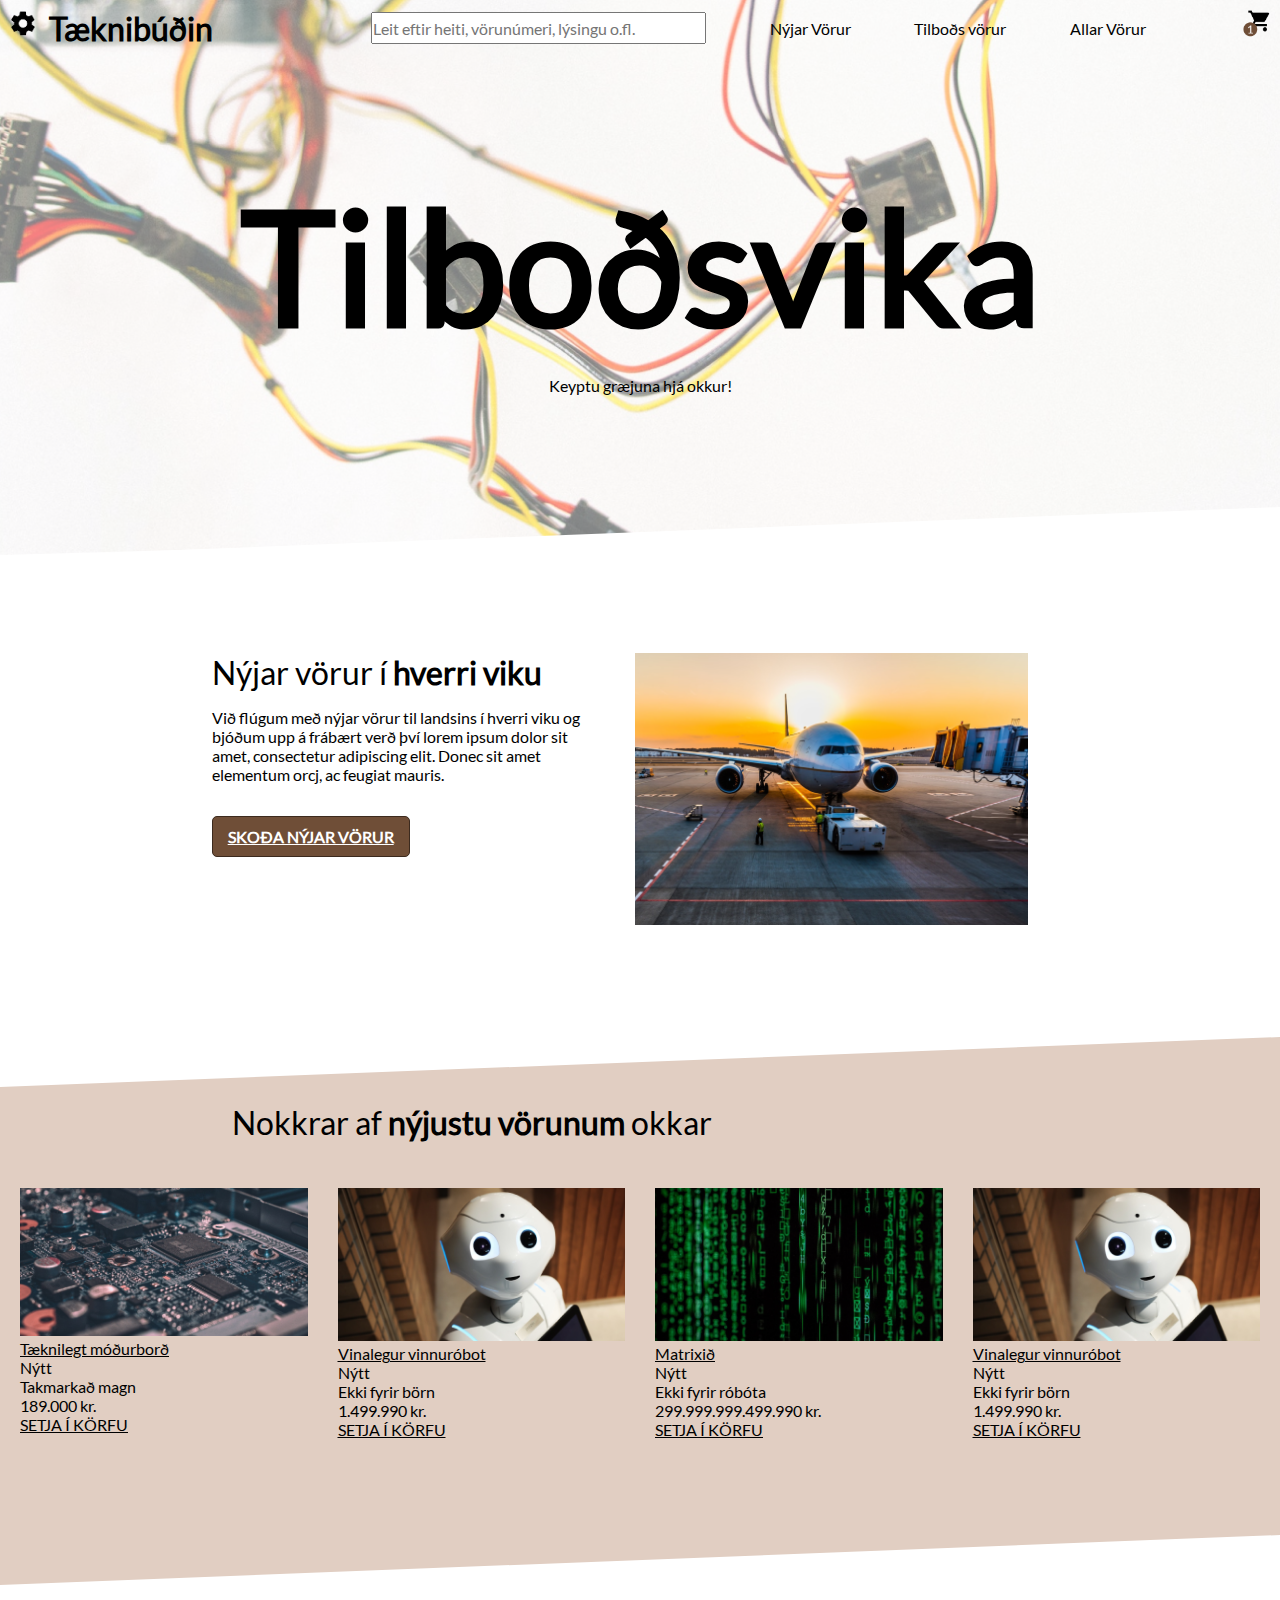
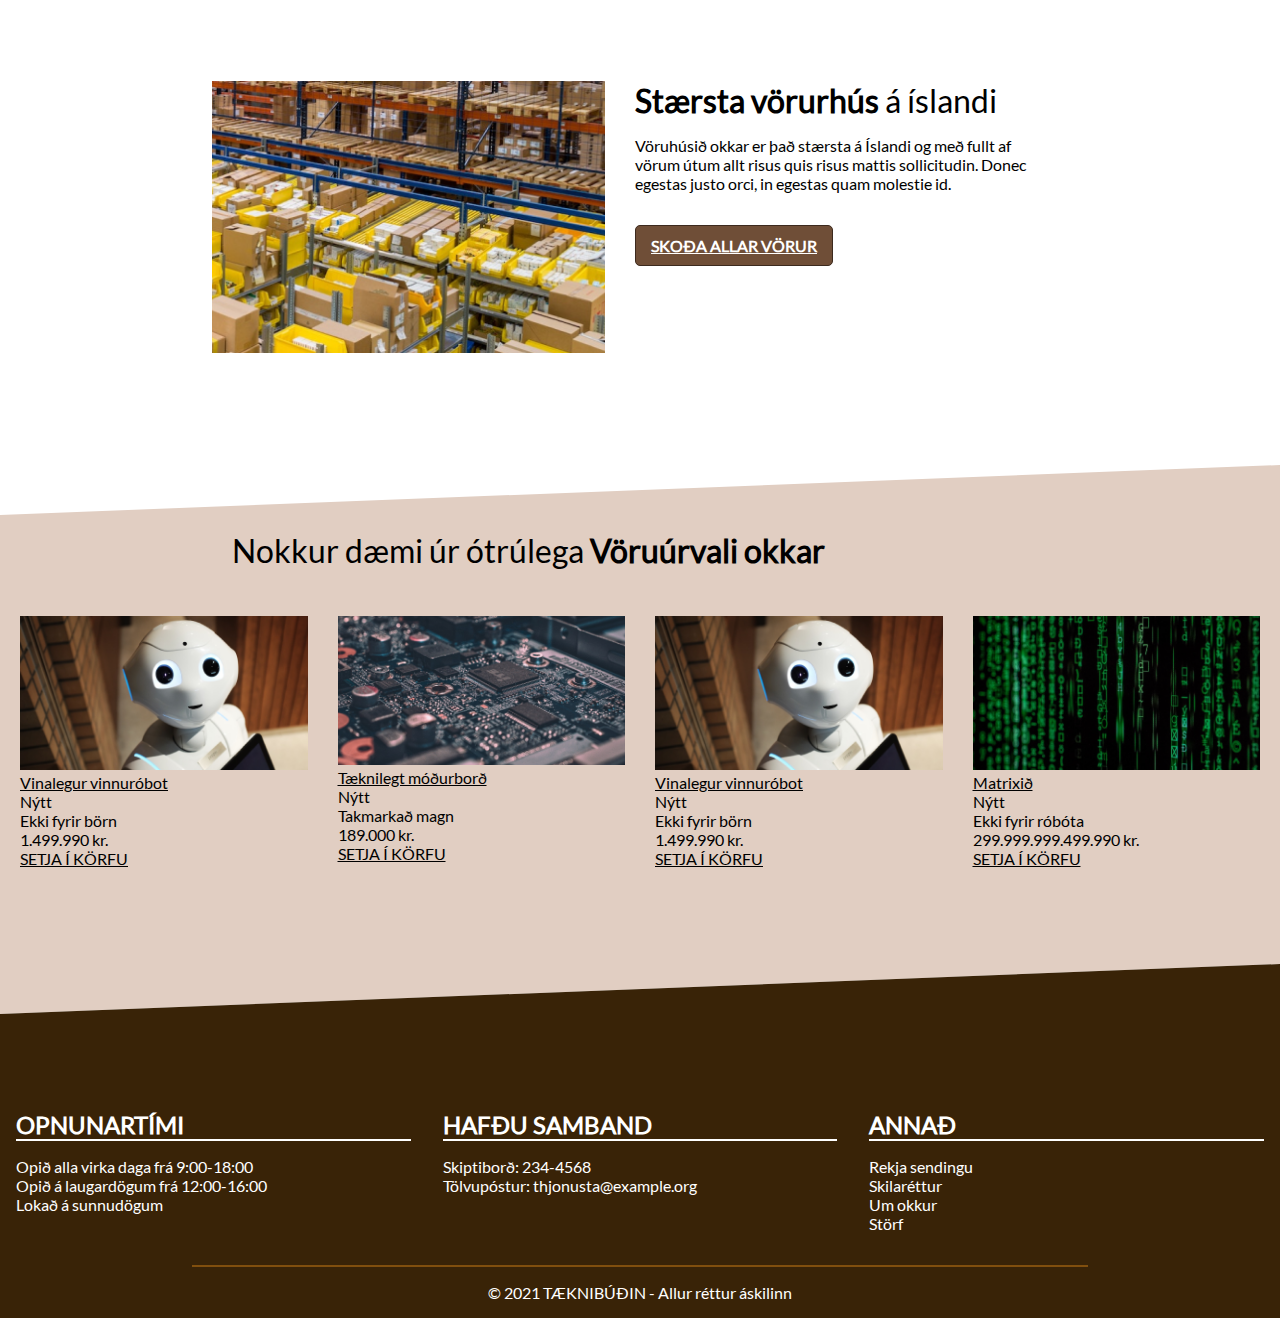
==== commit fb35f251: "index og fleira" ====
--- a/index.html
+++ b/index.html
@@ -13,22 +13,6 @@
   <meta property="og:image" content="./myndir/sharing.jpg">
 </head>
 <body>
-<<<<<<< Updated upstream
-    <header>
-        <nav>
-            <ul>
-                <li><strong>Tæknibúðin</strong></li>
-                <li><input type="text" placeholder="Leit eftir heiti, vörunúmeri, lýsingu o.fl."></li>
-                <li><a href="index.html">Nýjar Vörur</a></li>
-                <li><a href="sidur/vara.html">Tilboðs vörur</a></li>
-                <li><a href="sidur/vorulisti.html">Allar Vörur</a></li>
-                <li><a href="sidur/pontun.html">cart</a></li>
-              </ul>
-        </nav>
-        <h1>Tilboðsvika</h1>
-        <p>Keyptu græjuna hjá okkur!</p>
-    </header>
-=======
     <div class="header-image">
         <div class="header-image-opacity">
             <header>
@@ -69,7 +53,6 @@
         </div>
     </div>
 
->>>>>>> Stashed changes
     <main class="main">
         <div class="box-grid">
             <div class="content-new">
@@ -222,34 +205,38 @@
         <div class="triangle-bot"></div>
         <div class="triangle-footer"></div>
     </main>
+
     <footer class="footer">
-        <section>
-          <h2>OPNUNARTÍMI</h2>
-          <ul>
-            <li>Opið alla virka daga frá 9:00-18:00</li>
-            <li>Opið á laugardögum frá 12:00-16:00</li>
-            <li>Lokað á sunnudögum</li>
-          </ul>
-        </section>
-        <section>
-          <h2>HAFÐU SAMBAND</h2>
-          <ul>
-            <li>Skiptiborð: 234-4568</li>
-            <li>Tölvupóstur: thjonusta@example.org</li>
-          </ul>
-        </section>
-        <section>
-            <h2>ANNAÐ</h2>
+        <div class = "content">
+            <section>
+            <h2>OPNUNARTÍMI</h2>
             <ul>
-              <li>Rekja sendingu</li>
-              <li>Skilaréttur</li>
-              <li>Um okkur</li>
-              <li>Störf</li>
+                <li>Opið alla virka daga frá 9:00-18:00</li>
+                <li>Opið á laugardögum frá 12:00-16:00</li>
+                <li>Lokað á sunnudögum</li>
             </ul>
-          </section>
-          <section>
+            </section>
+            <section>
+            <h2>HAFÐU SAMBAND</h2>
+            <ul>
+                <li>Skiptiborð: 234-4568</li>
+                <li>Tölvupóstur: thjonusta@example.org</li>
+            </ul>
+            </section>
+            <section>
+                <h2>ANNAÐ</h2>
+                <ul>
+                <li>Rekja sendingu</li>
+                <li>Skilaréttur</li>
+                <li>Um okkur</li>
+                <li>Störf</li>
+                </ul>
+            </section>
+        </div>
+        
+        <div class="disclaimer">
             <P>© 2021 TÆKNIBÚÐIN - Allur réttur áskilinn</P>
-          </section>
-      </footer>
+        </div>
+    </footer>
 </body>
 </html>--- a/styles.css
+++ b/styles.css
@@ -280,7 +280,7 @@
   
 }
 
-@media screen and (min-width: 801px){
+@media screen and (min-width: 900px){
 input {
   height: 2em;
   width: 40%;
@@ -295,7 +295,7 @@
 }
 
 }
-@media screen and (max-width: 800px){
+@media screen and (max-width: 899px){
   details > summary {
     background: url('Myndir/Vector.png') center no-repeat;
   }
@@ -330,17 +330,6 @@
 
 /* Small screen Nav og header*/
 
-
-/** Meginmál **/
-/*
-.main {
-  display: grid;
-  grid-template-rows: auto;
-  grid-template-columns: 100%;
-  gap: var(--vertical-space);
-  width: 100%;
-}*/
-
 /** Fótur **/
 
 .footer {
@@ -408,24 +397,6 @@
 .footer ul {
   list-style: none;
 }
-
-/* EKKI NOTA, BARA TIL HLIÐSJÓNAR ??? */
-/* @media (min-width: 500px) {
-  .footer .content {
-    grid-template-columns: repeat(var(--columns), 1fr);
-    grid-template-rows: auto;
-    max-width: var(--max-width);
-  }
-
-  .footer section {
-    grid-column-end: span 4;
-  }
-
-  .footer section:first-child {
-    grid-column-start: 3;
-  }
-} */
-
 
 /* Box! */
 
@@ -665,417 +636,4 @@
   font-size: 1.5em;
   font-weight: 400;
   margin-top: 1em;
-}
-
-/*order*/
-.main h1 {
-  font-size: 60px;
-  padding-left: 0.4em;
-}
-
-.main input {
-  border-radius: 5px;
-  height: 40px;
-}
-
-.main label {
-  font-size: 44px;
-}
-.main p{
-  font-size: 24px;
-}
-
-.main h3 {
-  font-size: 32px;
-}
-
-.forms h3 {
-  margin: 1em;
-  margin-left: 0.5em;
-}
-
-.pontun--pantadar-vorur img {
-  height: 127px;
-}
-
-.main button {
-  background-color: #6F4E37;
-  border: 1px solid #3C2A1E;
-  border-radius: 5px;
-  box-sizing: border-box;
-  color: #fff;
-  font-size: 20px;
-  height: 52px;
-  margin: 2em;
-  width: 186px;
-}
-
-.main .samtals {
-  display: flex;
-  font-weight: bold;
-  justify-content: space-between;
-  margin: 1em;
-}
-
-.main .fyrsta-vara,
-.onnur-vara {
-  align-items: center;
-  display: flex;
-  justify-content: space-between;
-  margin-bottom: 2em;
-  margin-left: 1em;
-}
-
-@media screen and (max-width: 802px) {
-  .main .kaupandi,
-.afhending {
-    display: flex;
-    flex-wrap: wrap;
-    justify-content: space-around;
-    margin-bottom: 1em;
-    width: 100%;
-  }
-
-  .main .buyer-element {
-    margin-top: 1em;
-  }
-}
-@media screen and (min-width: 803px) {
-  .main .pontun {
-    display: flex;
-    width: 100%;
-  }
-
-  .forms {
-    width: 50%;
-  }
-
-  .pontun--pantadar-vorur {
-    margin-top: 3em;
-    width: 50%;
-  }
-
-  .main .kaupandi,
-.afhending {
-    display: flex;
-    flex-wrap: wrap;
-    justify-content: space-around;
-    margin: 1em;
-  }
-
-  .main .buyer-element,
-.delivery-element {
-    width: 50%;
-  }
-
-  .forms input {
-    margin-bottom: 1em;
-    width: 80%;
-  }
-
-  .main .samtals {
-    margin-left: 0;
-    margin-right: 1em;
-  }
-
-  .main .fyrsta-vara,
-.onnur-vara {
-    margin-left: 0;
-    margin-right: 1em;
-  }
-}
-/*  VÖRULISTI CHANGES */
-.list-tags .tags {
-  margin-left: 1rem;
-}
-
-.tags {
-  align-items: flex-start;
-  display: flex;
-  flex-direction: row;
-  margin: 1em 0;
-}
-
-.tags p {
-  background-color: #e1cec2;
-  border-radius: 5px;
-  flex: none;
-  flex-grow: 0;
-  margin: 0 10px 0 0;
-  padding: 5px;
-}
-
-.nyjar h1 {
-  font-size: 60px;
-  font-style: normal;
-  font-weight: normal;
-  line-height: 80px;
-  margin-left: 1rem;
-}
-
-.rada h3 {
-  margin-left: 1rem;
-}
-
-.vorur-sida {
-  background-color: #e1cec2;
-  width: 100%;
-}
-
-.vorur-grid {
-  display: grid;
-  gap: 30px;
-  grid-template-columns: repeat(12, 1fr);
-  margin: 0 auto;
-  padding: 2em 0;
-  width: calc(100% - (2 * 20px));
-}
-.vorur-grid .vorur-grid-card {
-  grid-column: span 12;
-}
-
-@media (min-width: 700px) {
-  .vorur-grid .vorur-grid-card {
-    grid-column: span 6;
-  }
-}
-
-@media (min-width: 1200px) {
-
-  .vorur {
-    margin-top: 2em;
-  }
-  .vorur-grid{
-    margin-top: 2em;
-  }
-
-  .vorur-grid .vorur-grid-card {
-    grid-column: span 3;
-  }
-
-  .card img {
-    height: 10em;
-  }
-
-  .card .card-text {
-    font-size: 1.5em;
-    font-weight: 400;
-    margin-top: 1em;
-  }
-}
-/*vara*/
-@media (min-width: 1200px) {
-  .detail-picture {
-    grid-column: span 6;
-  }
-
-  .vara-detail {
-    grid-column: span 6;
-  }
-  .vara-detail .verd {
-    font-size: 20px;
-    margin-top: 0.8em;
-  }
-
-  .content-text {
-    font-size: 1.25em;
-  }
-
-  .vara-eiginleikar {
-    grid-column: 3/11;
-    margin-top: 5em;
-  }
-/*laga*/
-  .product-site {
-    margin-top: 2em;
-  }
-/* laga*/
-  .product-site-grid .card-grid1 {
-    grid-column: span 3;
-  }
-
-  .card2 img {
-    height: 10em;
-  }
-  .card3 img {
-    height: 10em;
-  }
-}
-a {
-  color: #000;
-  text-decoration: none;
-}
-.verd {
-  font-weight: 700;
-}
-.kaupa {
-  align-items: center;
-  border: 1px solid #6f4e37;
-  border-radius: 5px;
-  box-sizing: border-box;
-  display: flex;
-  flex-direction: column;
-  margin-top: 1em;
-  padding: 10px 15px;
-}
-.kaupa a {
-  color: #3c2a1e;
-  font-weight: 700;
-}
-.content-text {
-  line-height: 2rem;
-}
-
-.grid {
-  display: grid;
-  gap: 30px;
-  grid-template-columns: repeat(12, 1fr);
-  margin: 4em auto 0;
-  max-width: 1440px;
-  width: calc(100% - (2 * 20px));
-}
-
-.detail-picture {
-  grid-column: 1/13;
-  width: 100%;
-}
-
-.vara-detail {
-  grid-column: 1/13;
-}
-.vara-detail .price-buy {
-  display: flex;
-  flex-direction: row;
-  justify-content: space-between;
-  width: 100%;
-}
-.vara-detail .content-text {
-  margin-top: 2em;
-}
-.vara-detail .verd {
-  margin-top: 1em;
-}
-.vara-detail .kaupa {
-  margin-top: 7px;
-}
-.vara-detail a {
-  padding: 0 7em;
-}
-.vara-detail h1 {
-  font-weight: normal;
-}
-
-.vara-eiginleikar {
-  grid-column: 1/13;
-}
-.vara-eiginleikar .properties-header1 {
-  font-size: 2em;
-  margin-bottom: 2em;
-}
-.vara-eiginleikar h2 {
-  font-size: 1.8em;
-  font-weight: normal;
-}
-.vara-eiginleikar .content-text {
-  margin-bottom: 2em;
-}
-
-.tags {
-  align-items: flex-start;
-  display: flex;
-  flex-direction: row;
-  margin: 1em 0;
-}
-.tags p {
-  background-color: var(--color-coffee);
-  border-radius: 5px;
-  flex: none;
-  flex-grow: 0;
-  margin: 0 10px 0 0;
-  padding: 5px;
-}
-
-.tengdar-vorur {
-  background-color: var(--color-coffee);
-  width: 100%;
-}
-
-.tengdar-vorur-grid {
-  display: grid;
-  gap: 30px;
-  grid-template-columns: repeat(12, 1fr);
-  margin: 0 auto;
-  padding-bottom: 2em;
-  width: calc(100% - (2 * 20px));
-}
-.tengdar-vorur-grid h2 {
-  font-size: 2em;
-  font-weight: normal;
-  grid-column: span 12;
-  margin: 1em 0 auto;
-}
-.tengdar-vorur-grid .card-grid1 {
-  grid-column: span 12;
-}
-
-.card2 {
-  background-color: #fff;
-  border-radius: 5px;
-  display: flex;
-  flex-direction: column;
-  justify-content: space-between;
-  padding: 1em;
-}
-.card2 img {
-  height: 14em;
-  object-fit: cover;
-  width: 100%;
-}
-.card2 .product-header {
-  font-size: 1.5em;
-  font-weight: 400;
-  margin-top: 1em;
-}
-@media (min-width: 700px) {
-  .tengdar-vorur-grid .card-grid1 {
-    grid-column: span 6;
-  }
-
-  .vara-detail h1 {
-    font-size: 4em;
-  }
-}
-@media (min-width: 1200px) {
-  .detail-picture {
-    grid-column: span 6;
-  }
-
-  .vara-detail {
-    grid-column: span 6;
-  }
-  .vara-detail .verd {
-    font-size: 20px;
-    margin-top: 0.8em;
-  }
-
-  .content-text {
-    font-size: 1.25em;
-  }
-
-  .vara-eiginleikar {
-    grid-column: 3/11;
-    margin-top: 5em;
-  }
-
-  .tengdar-vorur {
-    margin-top: 2em;
-  }
-
-  .tengdar-vorur-grid .card-grid1 {
-    grid-column: span 3;
-  }
-
-  .card2 img {
-    height: 10em;
-  }
 }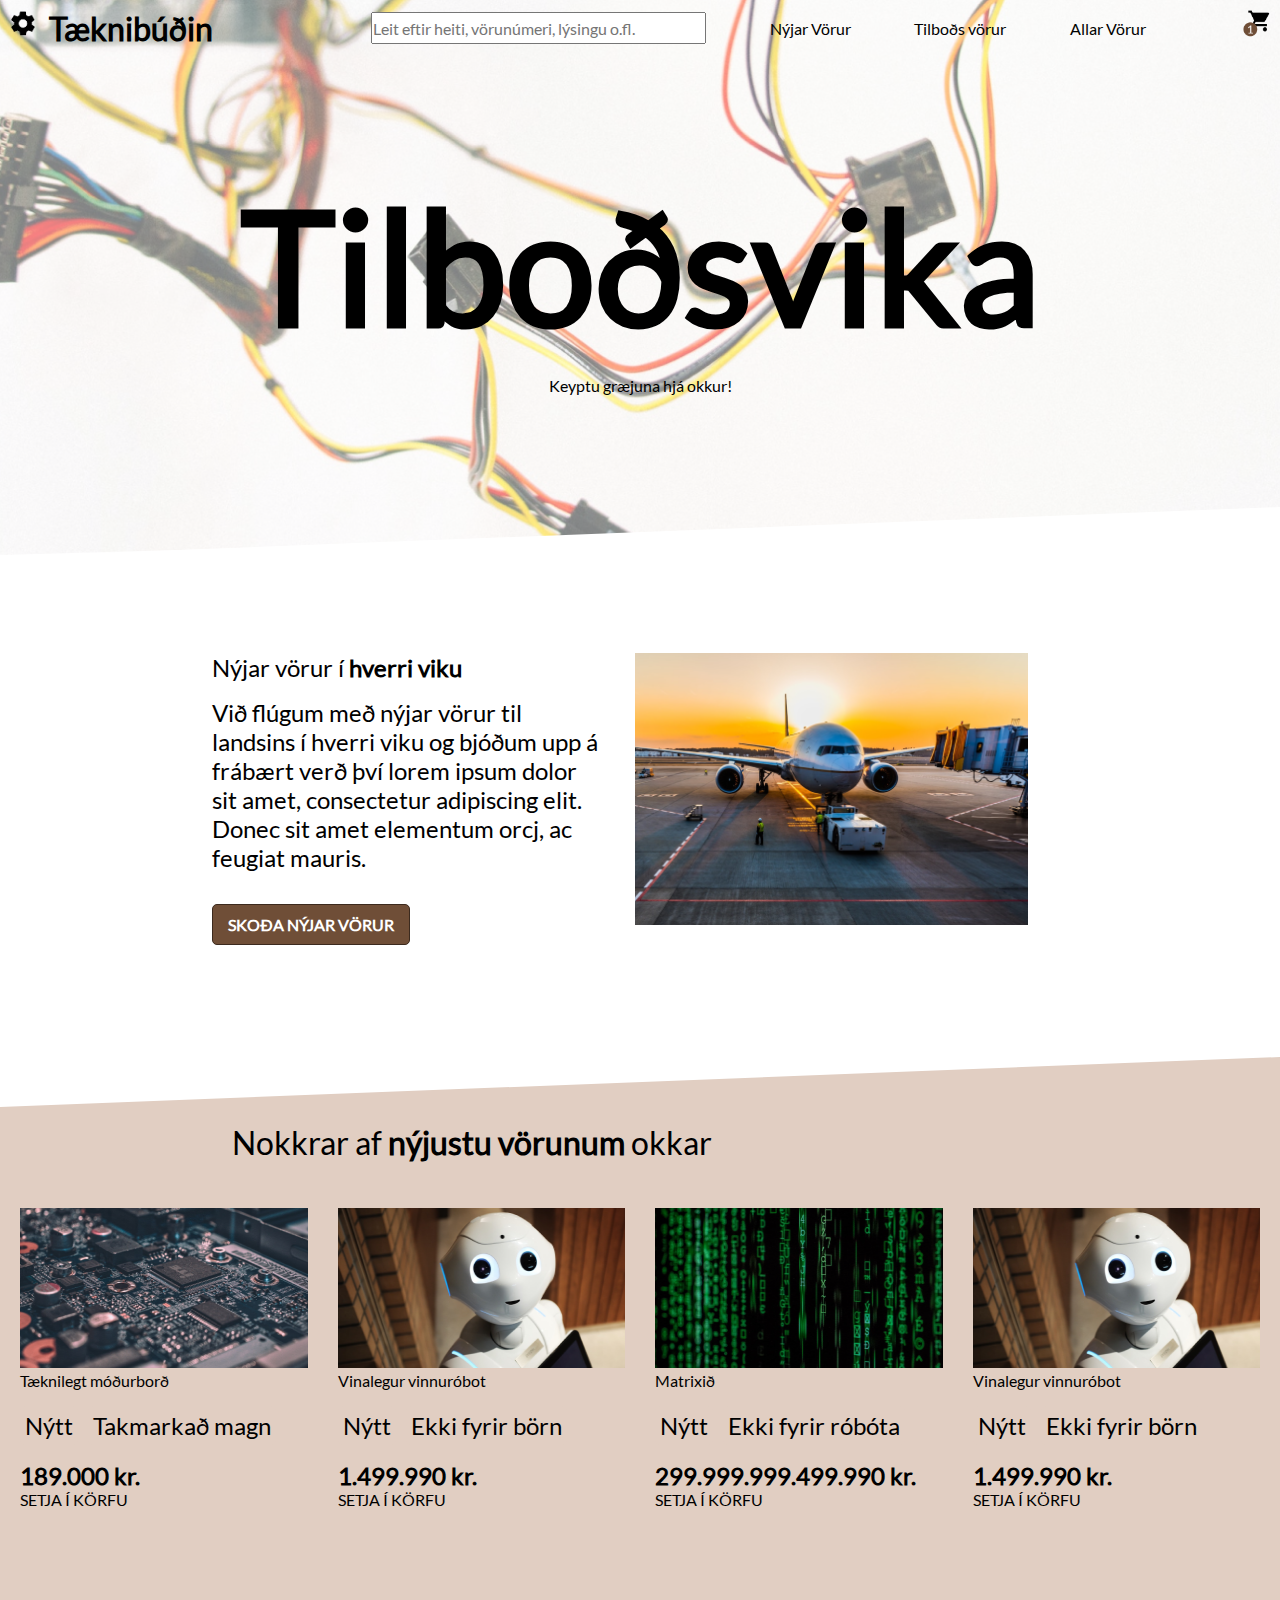
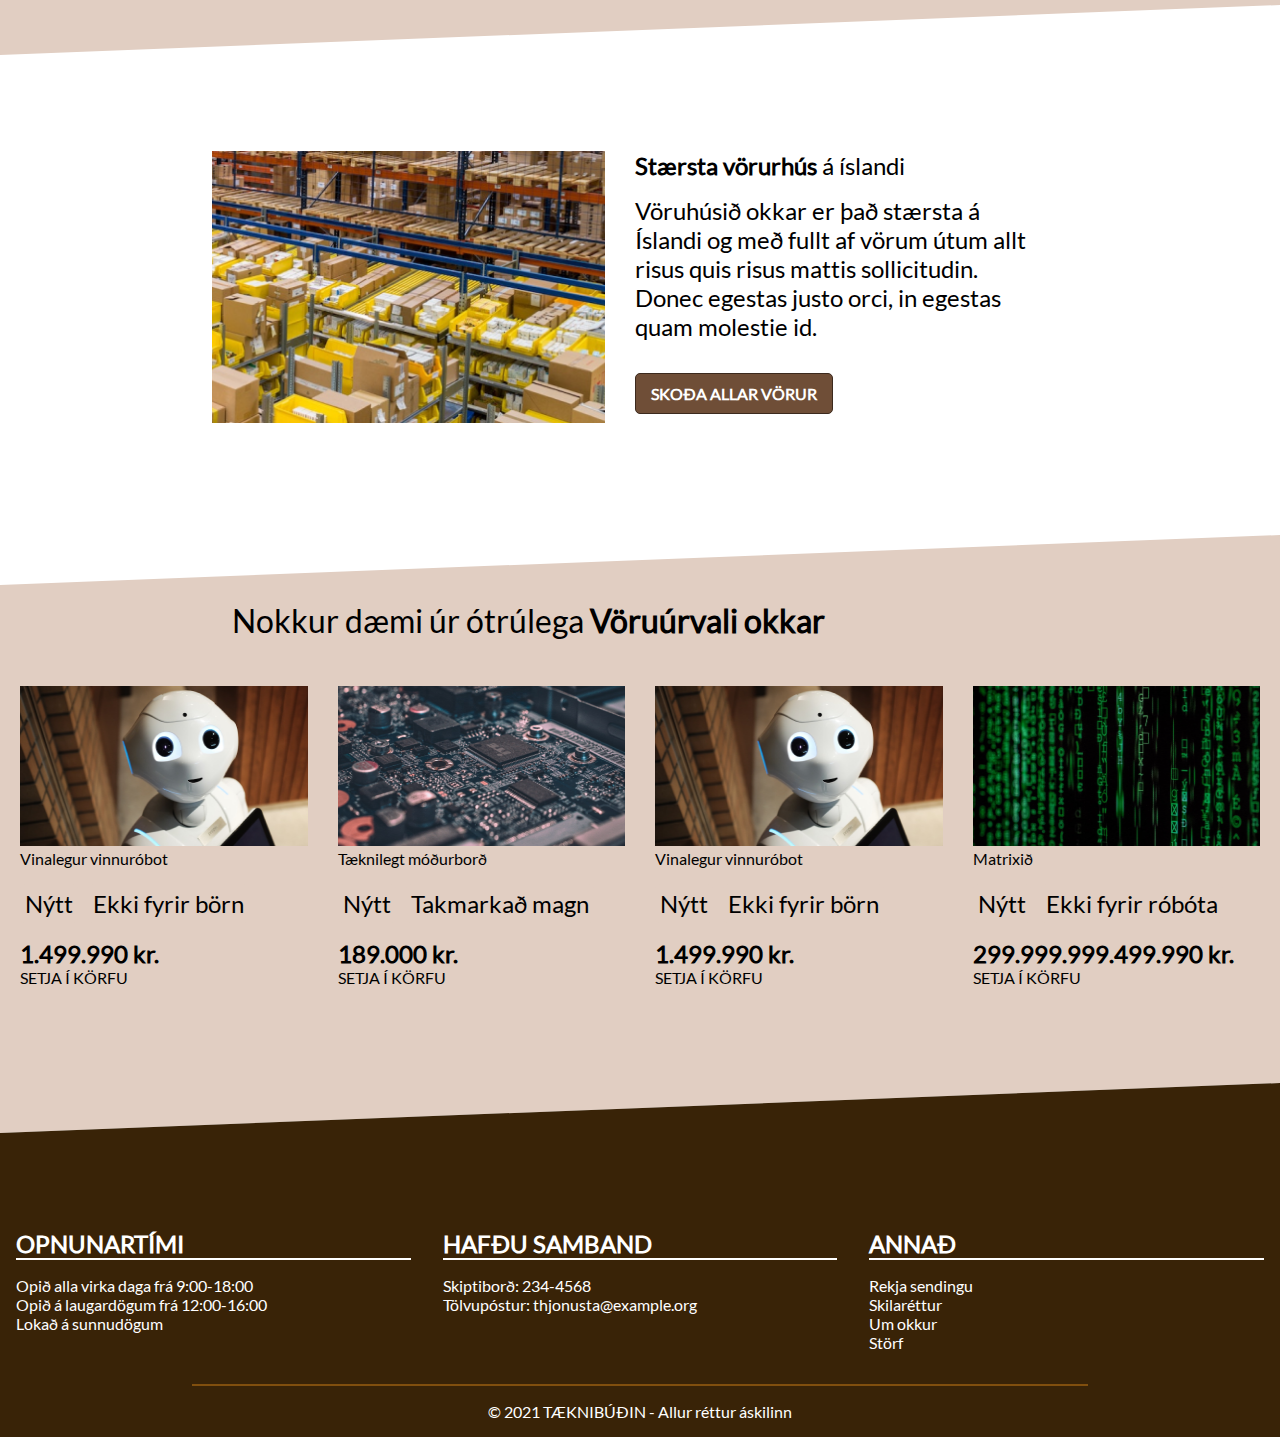
==== commit 6a3c1aa6: "final fix" ====
--- a/index.html
+++ b/index.html
@@ -75,7 +75,7 @@
                 <p class="title">Nokkrar af <strong>nýjustu vörunum</strong> okkar</p>
                 
                 <div class="card">
-                    <img src="Myndir/modurbord.png" width="500" alt="">
+                    <img src="Myndir/modurbord.png">
                     <a href="./sidur/vara.html" class="product-title">Tæknilegt móðurborð</a>
                     <div class="tags">
                         <p>Nýtt</p>
@@ -87,7 +87,7 @@
                     </div>
                 </div>
                 <div class="card">
-                    <img src="Myndir/robot.png" width="500" alt="">
+                    <img src="Myndir/robot.png">
                     <a href="./sidur/vara.html" class="product-title">Vinalegur vinnuróbot</a>
                     <div class="tags">
                         <p>Nýtt</p>
--- a/styles.css
+++ b/styles.css
@@ -280,7 +280,7 @@
   
 }
 
-@media screen and (min-width: 900px){
+@media screen and (min-width: 801px){
 input {
   height: 2em;
   width: 40%;
@@ -295,7 +295,7 @@
 }
 
 }
-@media screen and (max-width: 899px){
+@media screen and (max-width: 800px){
   details > summary {
     background: url('Myndir/Vector.png') center no-repeat;
   }
@@ -330,6 +330,17 @@
 
 /* Small screen Nav og header*/
 
+
+/** Meginmál **/
+/*
+.main {
+  display: grid;
+  grid-template-rows: auto;
+  grid-template-columns: 100%;
+  gap: var(--vertical-space);
+  width: 100%;
+}*/
+
 /** Fótur **/
 
 .footer {
@@ -397,6 +408,24 @@
 .footer ul {
   list-style: none;
 }
+
+/* EKKI NOTA, BARA TIL HLIÐSJÓNAR ??? */
+/* @media (min-width: 500px) {
+  .footer .content {
+    grid-template-columns: repeat(var(--columns), 1fr);
+    grid-template-rows: auto;
+    max-width: var(--max-width);
+  }
+
+  .footer section {
+    grid-column-end: span 4;
+  }
+
+  .footer section:first-child {
+    grid-column-start: 3;
+  }
+} */
+
 
 /* Box! */
 
@@ -636,4 +665,417 @@
   font-size: 1.5em;
   font-weight: 400;
   margin-top: 1em;
+}
+
+/*order*/
+.main h1 {
+  font-size: 60px;
+  padding-left: 0.4em;
+}
+
+.main input {
+  border-radius: 5px;
+  height: 40px;
+}
+
+.main label {
+  font-size: 44px;
+}
+.main p{
+  font-size: 24px;
+}
+
+.main h3 {
+  font-size: 32px;
+}
+
+.forms h3 {
+  margin: 1em;
+  margin-left: 0.5em;
+}
+
+.pontun--pantadar-vorur img {
+  height: 127px;
+}
+
+.main button {
+  background-color: #6F4E37;
+  border: 1px solid #3C2A1E;
+  border-radius: 5px;
+  box-sizing: border-box;
+  color: #fff;
+  font-size: 20px;
+  height: 52px;
+  margin: 2em;
+  width: 186px;
+}
+
+.main .samtals {
+  display: flex;
+  font-weight: bold;
+  justify-content: space-between;
+  margin: 1em;
+}
+
+.main .fyrsta-vara,
+.onnur-vara {
+  align-items: center;
+  display: flex;
+  justify-content: space-between;
+  margin-bottom: 2em;
+  margin-left: 1em;
+}
+
+@media screen and (max-width: 802px) {
+  .main .kaupandi,
+.afhending {
+    display: flex;
+    flex-wrap: wrap;
+    justify-content: space-around;
+    margin-bottom: 1em;
+    width: 100%;
+  }
+
+  .main .buyer-element {
+    margin-top: 1em;
+  }
+}
+@media screen and (min-width: 803px) {
+  .main .pontun {
+    display: flex;
+    width: 100%;
+  }
+
+  .forms {
+    width: 50%;
+  }
+
+  .pontun--pantadar-vorur {
+    margin-top: 3em;
+    width: 50%;
+  }
+
+  .main .kaupandi,
+.afhending {
+    display: flex;
+    flex-wrap: wrap;
+    justify-content: space-around;
+    margin: 1em;
+  }
+
+  .main .buyer-element,
+.delivery-element {
+    width: 50%;
+  }
+
+  .forms input {
+    margin-bottom: 1em;
+    width: 80%;
+  }
+
+  .main .samtals {
+    margin-left: 0;
+    margin-right: 1em;
+  }
+
+  .main .fyrsta-vara,
+.onnur-vara {
+    margin-left: 0;
+    margin-right: 1em;
+  }
+}
+/*  VÖRULISTI CHANGES */
+.list-tags .tags {
+  margin-left: 1rem;
+}
+
+.tags {
+  align-items: flex-start;
+  display: flex;
+  flex-direction: row;
+  margin: 1em 0;
+}
+
+.tags p {
+  background-color: #e1cec2;
+  border-radius: 5px;
+  flex: none;
+  flex-grow: 0;
+  margin: 0 10px 0 0;
+  padding: 5px;
+}
+
+.nyjar h1 {
+  font-size: 60px;
+  font-style: normal;
+  font-weight: normal;
+  line-height: 80px;
+  margin-left: 1rem;
+}
+
+.rada h3 {
+  margin-left: 1rem;
+}
+
+.vorur-sida {
+  background-color: #e1cec2;
+  width: 100%;
+}
+
+.vorur-grid {
+  display: grid;
+  gap: 30px;
+  grid-template-columns: repeat(12, 1fr);
+  margin: 0 auto;
+  padding: 2em 0;
+  width: calc(100% - (2 * 20px));
+}
+.vorur-grid .vorur-grid-card {
+  grid-column: span 12;
+}
+
+@media (min-width: 700px) {
+  .vorur-grid .vorur-grid-card {
+    grid-column: span 6;
+  }
+}
+
+@media (min-width: 1200px) {
+
+  .vorur {
+    margin-top: 2em;
+  }
+  .vorur-grid{
+    margin-top: 2em;
+  }
+
+  .vorur-grid .vorur-grid-card {
+    grid-column: span 3;
+  }
+
+  .card img {
+    height: 10em;
+  }
+
+  .card .card-text {
+    font-size: 1.5em;
+    font-weight: 400;
+    margin-top: 1em;
+  }
+}
+/*vara*/
+@media (min-width: 1200px) {
+  .detail-picture {
+    grid-column: span 6;
+  }
+
+  .vara-detail {
+    grid-column: span 6;
+  }
+  .vara-detail .verd {
+    font-size: 10px;
+    margin-top: 0.8em;
+  }
+
+  .content-text {
+    font-size: 1.25em;
+  }
+
+  .vara-eiginleikar {
+    grid-column: 3/11;
+    margin-top: 5em;
+  }
+/*laga*/
+  .product-site {
+    margin-top: 2em;
+  }
+/* laga*/
+  .product-site-grid .card-grid1 {
+    grid-column: span 3;
+  }
+
+  .card2 img {
+    height: 10em;
+  }
+  .card3 img {
+    height: 10em;
+  }
+}
+a {
+  color: #000;
+  text-decoration: none;
+}
+.verd {
+  font-weight: 600;
+}
+.kaupa {
+  align-items: center;
+  border: 1px solid #6f4e37;
+  border-radius: 5px;
+  box-sizing: border-box;
+  display: flex;
+  flex-direction: column;
+  margin-top: 1em;
+  padding: 10px 15px;
+}
+.kaupa a {
+  color: #3c2a1e;
+  font-weight: 700;
+}
+.content-text {
+  line-height: 2rem;
+}
+
+.grid {
+  display: grid;
+  gap: 30px;
+  grid-template-columns: repeat(12, 1fr);
+  margin: 4em auto 0;
+  max-width: 1440px;
+  width: calc(100% - (2 * 20px));
+}
+
+.detail-picture {
+  grid-column: 1/13;
+  width: 100%;
+}
+
+.vara-detail {
+  grid-column: 1/13;
+}
+.vara-detail .price-buy {
+  display: flex;
+  flex-direction: row;
+  justify-content: space-between;
+  width: 100%;
+}
+.vara-detail .content-text {
+  margin-top: 2em;
+}
+.vara-detail .verd {
+  margin-top: 1em;
+}
+.vara-detail .kaupa {
+  margin-top: 7px;
+}
+.vara-detail a {
+  padding: 0 7em;
+}
+.vara-detail h1 {
+  font-weight: normal;
+}
+
+.vara-eiginleikar {
+  grid-column: 1/13;
+}
+.vara-eiginleikar .properties-header1 {
+  font-size: 2em;
+  margin-bottom: 2em;
+}
+.vara-eiginleikar h2 {
+  font-size: 1.8em;
+  font-weight: normal;
+}
+.vara-eiginleikar .content-text {
+  margin-bottom: 2em;
+}
+
+.tags {
+  align-items: flex-start;
+  display: flex;
+  flex-direction: row;
+  margin: 1em 0;
+}
+.tags p {
+  background-color: var(--color-coffee);
+  border-radius: 5px;
+  flex: none;
+  flex-grow: 0;
+  margin: 0 10px 0 0;
+  padding: 5px;
+}
+
+.tengdar-vorur {
+  background-color: var(--color-coffee);
+  width: 100%;
+}
+
+.tengdar-vorur-grid {
+  display: grid;
+  gap: 30px;
+  grid-template-columns: repeat(12, 1fr);
+  margin: 0 auto;
+  padding-bottom: 2em;
+  width: calc(100% - (2 * 20px));
+}
+.tengdar-vorur-grid h2 {
+  font-size: 2em;
+  font-weight: normal;
+  grid-column: span 12;
+  margin: 1em 0 auto;
+}
+.tengdar-vorur-grid .card-grid1 {
+  grid-column: span 12;
+}
+
+.card2 {
+  background-color: #fff;
+  border-radius: 5px;
+  display: flex;
+  flex-direction: column;
+  justify-content: space-between;
+  padding: 1em;
+}
+.card2 img {
+  height: 14em;
+  object-fit: cover;
+  width: 100%;
+}
+.card2 .product-header {
+  font-size: 1.5em;
+  font-weight: 400;
+  margin-top: 1em;
+}
+@media (min-width: 700px) {
+  .tengdar-vorur-grid .card-grid1 {
+    grid-column: span 6;
+  }
+
+  .vara-detail h1 {
+    font-size: 4em;
+  }
+}
+@media (min-width: 1200px) {
+  .detail-picture {
+    grid-column: span 6;
+  }
+
+  .vara-detail {
+    grid-column: span 6;
+  }
+  .vara-detail .verd {
+    font-size: 10px;
+    margin-top: 0.8em;
+  }
+
+  .content-text {
+    font-size: 1.25em;
+  }
+
+  .vara-eiginleikar {
+    grid-column: 3/11;
+    margin-top: 5em;
+  }
+
+  .tengdar-vorur {
+    margin-top: 2em;
+  }
+
+  .tengdar-vorur-grid .card-grid1 {
+    grid-column: span 3;
+  }
+
+  .card2 img {
+    height: 10em;
+  }
 }